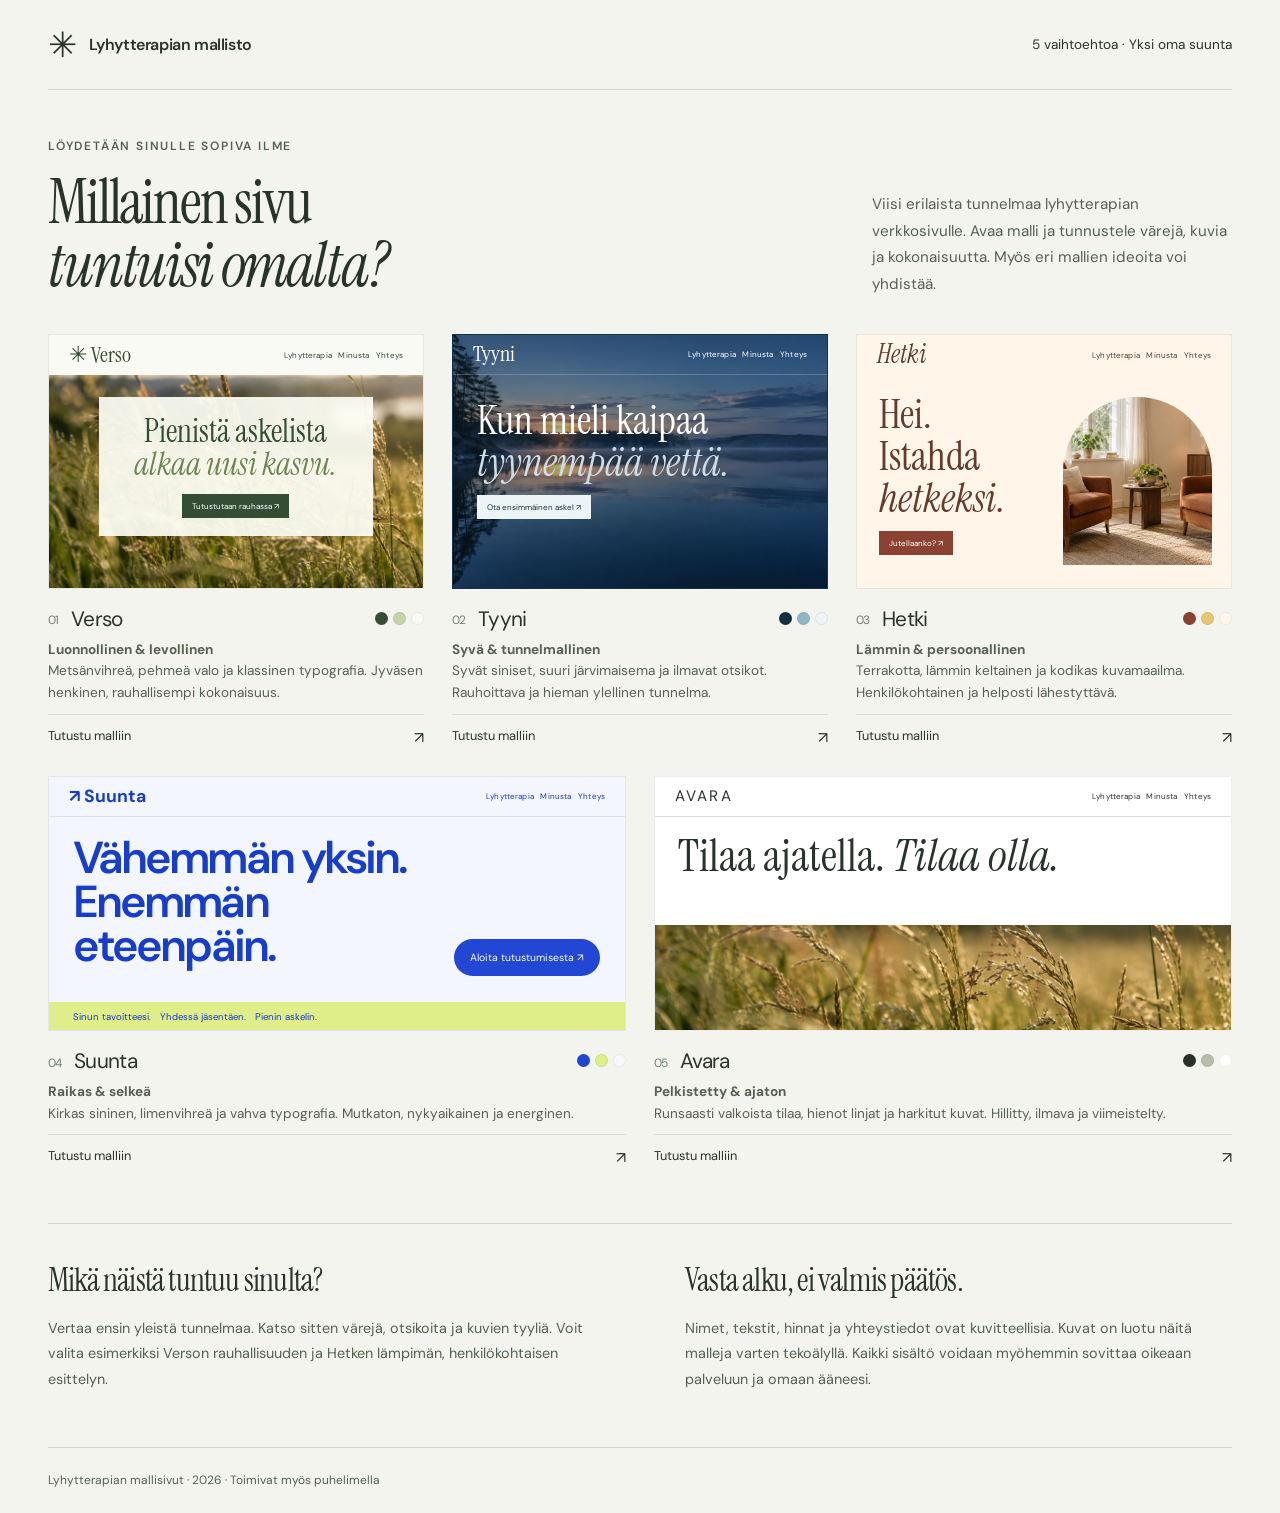
==== index.html @ 343d6903 "ekat vedokset" ====
<!doctype html>
<html lang="fi"><head><meta charset="utf-8"><meta name="viewport" content="width=device-width,initial-scale=1">
<title>Viisi ilmettä — Lyhytterapian mallisivut</title><meta name="description" content="Tutustu viiteen erilaiseen lyhytterapian verkkosivumalliin: Verso, Tyyni, Hetki, Suunta ja Avara."><meta name="robots" content="noindex,nofollow">
<meta name="theme-color" content="#344e35">
<link rel="icon" type="image/svg+xml" href="data:image/svg+xml,%3Csvg xmlns='http://www.w3.org/2000/svg' viewBox='0 0 40 40'%3E%3Crect width='40' height='40' rx='20' fill='%23344e35'/%3E%3Cpath d='M12 21l6 6 11-15' fill='none' stroke='%23fff' stroke-width='3'/%3E%3C/svg%3E">
<link rel="stylesheet" href="assets/style.css?v=2"><script src="assets/site.js" defer></script></head><body class="collection">
<a class="skip" href="#sisalto">Siirry sisältöön</a><div class="gallery-wrap"><header class="gallery-head"><a class="collection-logo" href="index.html"><span aria-hidden="true">✳</span> Lyhytterapian mallisto</a><span>5 vaihtoehtoa · Yksi oma suunta</span></header><main id="sisalto"><section class="gallery-intro"><div><p class="eyebrow">Löydetään sinulle sopiva ilme</p><h1>Millainen sivu<br><em>tuntuisi omalta?</em></h1></div><p>Viisi erilaista tunnelmaa lyhytterapian verkkosivulle. Avaa malli ja tunnustele värejä, kuvia ja kokonaisuutta. Myös eri mallien ideoita voi yhdistää.</p></section><section class="gallery-grid" aria-label="Viisi verkkosivumallia"><article class="design-card"><a href="verso.html" aria-label="Avaa malli 1: Verso, luonnollinen & levollinen"><div class="preview preview-verso" aria-hidden="true"><img src="assets/meadow.png" alt="" width="1536" height="1024"><div class="preview-head">✳ Verso<small>Lyhytterapia &nbsp; Minusta &nbsp; Yhteys</small></div><div class="preview-panel"><div class="preview-title">Pienistä askelista<br><em>alkaa uusi kasvu.</em></div><span class="preview-button">Tutustutaan rauhassa ↗</span></div></div><div class="card-meta"><h2><span>01</span>Verso</h2><div class="swatches" aria-hidden="true"><i style="--swatch:#344e35"></i><i style="--swatch:#c4d3aa"></i><i style="--swatch:#f9faf4"></i></div></div><p><strong>Luonnollinen & levollinen</strong><br>Metsänvihreä, pehmeä valo ja klassinen typografia. Jyväsen henkinen, rauhallisempi kokonaisuus.</p><div class="card-open"><span>Tutustu malliin</span><span aria-hidden="true">↗</span></div></a></article><article class="design-card"><a href="tyyni.html" aria-label="Avaa malli 2: Tyyni, syvä & tunnelmallinen"><div class="preview preview-tyyni" aria-hidden="true"><img src="assets/lake.png" alt="" width="1536" height="1024"><div class="preview-head">Tyyni<small>Lyhytterapia &nbsp; Minusta &nbsp; Yhteys</small></div><div class="preview-content"><div class="preview-title">Kun mieli kaipaa<br><em>tyynempää vettä.</em></div><span class="preview-button">Ota ensimmäinen askel ↗</span></div></div><div class="card-meta"><h2><span>02</span>Tyyni</h2><div class="swatches" aria-hidden="true"><i style="--swatch:#112f3e"></i><i style="--swatch:#93b6c6"></i><i style="--swatch:#edf4f5"></i></div></div><p><strong>Syvä & tunnelmallinen</strong><br>Syvät siniset, suuri järvimaisema ja ilmavat otsikot. Rauhoittava ja hieman ylellinen tunnelma.</p><div class="card-open"><span>Tutustu malliin</span><span aria-hidden="true">↗</span></div></a></article><article class="design-card"><a href="hetki.html" aria-label="Avaa malli 3: Hetki, lämmin & persoonallinen"><div class="preview preview-hetki" aria-hidden="true"><div class="preview-head">Hetki<small>Lyhytterapia &nbsp; Minusta &nbsp; Yhteys</small></div><div class="preview-content"><div class="preview-title">Hei.<br>Istahda<br><em>hetkeksi.</em></div><span class="preview-button">Jutellaanko? ↗</span></div><img src="assets/therapy-room.png" alt="" width="1536" height="1024"></div><div class="card-meta"><h2><span>03</span>Hetki</h2><div class="swatches" aria-hidden="true"><i style="--swatch:#8b4232"></i><i style="--swatch:#e8c572"></i><i style="--swatch:#fff7ed"></i></div></div><p><strong>Lämmin & persoonallinen</strong><br>Terrakotta, lämmin keltainen ja kodikas kuvamaailma. Henkilökohtainen ja helposti lähestyttävä.</p><div class="card-open"><span>Tutustu malliin</span><span aria-hidden="true">↗</span></div></a></article><article class="design-card"><a href="suunta.html" aria-label="Avaa malli 4: Suunta, raikas & selkeä"><div class="preview preview-suunta" aria-hidden="true"><div class="preview-head">↗ Suunta<small>Lyhytterapia &nbsp; Minusta &nbsp; Yhteys</small></div><div class="preview-content"><div class="preview-title">Vähemmän yksin.<br>Enemmän<br>eteenpäin.</div><span class="preview-button">Aloita tutustumisesta ↗</span></div><div class="mini-band">Sinun tavoitteesi. &nbsp; Yhdessä jäsentäen. &nbsp; Pienin askelin.</div></div><div class="card-meta"><h2><span>04</span>Suunta</h2><div class="swatches" aria-hidden="true"><i style="--swatch:#2146d4"></i><i style="--swatch:#dfee88"></i><i style="--swatch:#f7f8ff"></i></div></div><p><strong>Raikas & selkeä</strong><br>Kirkas sininen, limenvihreä ja vahva typografia. Mutkaton, nykyaikainen ja energinen.</p><div class="card-open"><span>Tutustu malliin</span><span aria-hidden="true">↗</span></div></a></article><article class="design-card"><a href="avara.html" aria-label="Avaa malli 5: Avara, pelkistetty & ajaton"><div class="preview preview-avara" aria-hidden="true"><div class="preview-head">AVARA<small>Lyhytterapia &nbsp; Minusta &nbsp; Yhteys</small></div><div class="preview-title">Tilaa ajatella. <em>Tilaa olla.</em></div><img src="assets/meadow.png" alt="" width="1536" height="1024"></div><div class="card-meta"><h2><span>05</span>Avara</h2><div class="swatches" aria-hidden="true"><i style="--swatch:#27312a"></i><i style="--swatch:#b7beaa"></i><i style="--swatch:#ffffff"></i></div></div><p><strong>Pelkistetty & ajaton</strong><br>Runsaasti valkoista tilaa, hienot linjat ja harkitut kuvat. Hillitty, ilmava ja viimeistelty.</p><div class="card-open"><span>Tutustu malliin</span><span aria-hidden="true">↗</span></div></a></article></section><section class="gallery-bottom"><div><h2>Mikä näistä tuntuu sinulta?</h2><p>Vertaa ensin yleistä tunnelmaa. Katso sitten värejä, otsikoita ja kuvien tyyliä. Voit valita esimerkiksi Verson rauhallisuuden ja Hetken lämpimän, henkilökohtaisen esittelyn.</p></div><div><h2>Vasta alku, ei valmis päätös.</h2><p>Nimet, tekstit, hinnat ja yhteystiedot ovat kuvitteellisia. Kuvat on luotu näitä malleja varten tekoälyllä. Kaikki sisältö voidaan myöhemmin sovittaa oikeaan palveluun ja omaan ääneesi.</p></div></section></main><footer class="gallery-footer"><p>Lyhytterapian mallisivut · 2026 · Toimivat myös puhelimella</p></footer></div></body></html>
---- assets/style.css ----
@import url('./fonts.css');
:root{font-family:'DM Sans',Arial,sans-serif;font-size:16px;color:#222622;background:#f8f8f5;font-synthesis:none;--ink:#233b2b;--paper:#f7f7ef;--accent:#436445;--line:#d9dfd4;--serif:'Instrument Serif',Georgia,serif}
*{box-sizing:border-box}html{scroll-behavior:smooth;scroll-padding-top:76px}body{margin:0}button,input,select,textarea{font:inherit}button,a{-webkit-tap-highlight-color:transparent}button{cursor:pointer}a{color:inherit;text-decoration:none}img{display:block;width:100%;object-fit:cover}p{line-height:1.75;margin:0 0 1.25rem}h1,h2,h3{font-weight:400;line-height:1.08;margin:0;text-wrap:balance}h1{font-size:clamp(3.5rem,6.8vw,6.6rem);letter-spacing:-.035em}h2{font-size:clamp(2.5rem,4vw,4.1rem);letter-spacing:-.025em}h3{font-size:1.65rem}em{font-weight:400}a:focus-visible,button:focus-visible,summary:focus-visible,select:focus-visible,input:focus-visible{outline:3px solid currentColor;outline-offset:5px}a,button{touch-action:manipulation}button:disabled{cursor:default}.wrap{width:min(1240px,calc(100% - 112px));margin:auto}.eyebrow{font-size:.8rem;letter-spacing:.15em;text-transform:uppercase;font-weight:600;margin-bottom:1.5rem}.serif{font-family:var(--serif)}.lead{font-size:1.1rem;max-width:480px}.small{font-size:.875rem;line-height:1.65}.muted{opacity:.74}.button{display:inline-flex;align-items:center;justify-content:center;gap:28px;min-height:52px;padding:15px 25px;border:1px solid transparent;background:var(--ink);color:var(--paper);font-size:.925rem;font-weight:500;line-height:1.4;transition:background .2s,transform .2s}.button:hover{transform:translateY(-2px);filter:brightness(1.13)}.button.light{background:var(--paper);color:var(--ink)}.button.outline{background:transparent;border-color:currentColor;color:inherit}.text-link{display:inline-flex;gap:22px;align-items:center;border-bottom:1px solid currentColor;padding:5px 0;font-size:.95rem}.actions{display:flex;align-items:center;flex-wrap:wrap;gap:25px}.skip{position:fixed;left:15px;top:-100px;background:white;color:black;padding:15px;z-index:100}.skip:focus{top:15px}.demo-bar{position:relative;z-index:20;min-height:43px;display:flex;align-items:center;justify-content:space-between;gap:16px;background:#202520;color:#fff;padding:8px 28px;font-size:.8rem;line-height:1.5}.demo-bar a{display:inline-flex;align-items:center;min-height:28px}.demo-bar a:hover{text-decoration:underline}.demo-bar .demo-label{color:#d7ddd6}.demo-switch{display:flex;gap:20px}.site-head{display:flex;justify-content:space-between;align-items:center;gap:30px;min-height:108px;position:relative;z-index:10}.brand{display:flex;align-items:center;gap:13px}.brand-name{font-family:var(--serif);font-size:2.5rem;line-height:1}.brand small{display:block;font-size:.62rem;letter-spacing:.16em;text-transform:uppercase;margin-top:6px}.brand-mark{font-size:2rem}.site-nav{display:flex;align-items:center;gap:31px;font-size:.9rem}.site-nav a:not(.button):hover{text-decoration:underline;text-underline-offset:5px}.site-nav .button{min-height:43px;padding:11px 18px}.menu-button{display:none;background:transparent;border:1px solid currentColor;color:inherit;padding:10px 14px}.section{padding:100px 0}.section-intro{display:flex;justify-content:space-between;align-items:flex-end;gap:60px;margin-bottom:45px}.section-intro h2{max-width:650px}.section-intro>p{max-width:360px;margin:0}.services{display:grid;grid-template-columns:repeat(3,1fr);gap:24px}.service{padding:32px;border:1px solid var(--line)}.service .num{font-size:.85rem;display:block;margin-bottom:40px;opacity:.7}.service h3{margin-bottom:18px}.service p{font-size:.95rem}.service .price{display:flex;align-items:baseline;gap:12px;border-top:1px solid var(--line);padding-top:22px;margin-top:28px}.price strong{font-size:1.7rem;font-weight:500}.price small{font-size:.85rem}.split{display:grid;grid-template-columns:1fr 1fr;gap:90px;align-items:center}.split h2{margin-bottom:25px}.split img{height:540px}.steps{display:grid;grid-template-columns:repeat(3,1fr);gap:40px;margin-top:45px}.step{border-top:1px solid var(--line);padding-top:26px}.step span{display:block;font-size:.85rem;margin-bottom:24px}.step h3{font-size:1.3rem;margin-bottom:14px}.step p{font-size:.95rem}.faq-layout{display:grid;grid-template-columns:1fr 1.35fr;gap:80px}.faq-layout h2{margin-bottom:25px}.faq-list{border-top:1px solid var(--line)}details{border-bottom:1px solid var(--line)}summary{cursor:pointer;list-style:none;display:flex;justify-content:space-between;gap:20px;padding:24px 0;font-size:1.05rem;line-height:1.5}summary::-webkit-details-marker{display:none}summary::after{content:'+';font-size:1.4rem;font-family:Arial,sans-serif}details[open] summary::after{content:'−'}details p{font-size:.95rem;padding:0 40px 8px 0}.contact{padding:85px 0}.contact-grid{display:grid;grid-template-columns:1.3fr 1fr;gap:90px;align-items:center}.contact h2{margin-bottom:25px}.contact .button{margin:10px 0 20px}.contact-info{border-left:1px solid currentColor;padding-left:60px}.contact-info strong{display:block;font-size:1.05rem;font-weight:500;margin-bottom:9px}.contact-info p{font-size:.95rem;margin-bottom:25px}.site-footer{display:flex;justify-content:space-between;gap:25px;align-items:center;padding:28px 0;font-size:.8rem;line-height:1.6}.site-footer p{margin:0;max-width:600px}.footer-links{display:flex;gap:22px;white-space:nowrap}.footer-links a{text-decoration:underline;text-underline-offset:4px}.note{font-size:.8rem;line-height:1.6;opacity:.8}.demo-dialog{width:min(550px,calc(100% - 32px));max-height:90vh;border:0;border-radius:4px;background:#fff;color:#202520;padding:42px;box-shadow:0 30px 120px #0005}.demo-dialog::backdrop{background:#17241bc2;backdrop-filter:blur(5px)}.demo-dialog h2{font-family:var(--serif);font-size:2.8rem;margin:15px 0 20px}.demo-dialog .close-dialog{float:right;min-width:44px;min-height:44px;border:1px solid #d8dcd6;background:#fff;color:#222;font-size:1.25rem}.demo-dialog .button{background:#253d2c;color:#fff;margin-top:15px}.demo-dialog p{font-size:1rem}.demo-dialog .eyebrow{clear:both}.demo-dialog dl{border-block:1px solid #ddd;padding:20px 0;line-height:1.6}.demo-dialog dt{font-weight:600}.demo-dialog dd{margin:0 0 14px}.demo-dialog dd:last-child{margin:0}
/* 01 — Verso: a natural, classic welcome. */
.verso{background:#f9faf4;color:#293d2b;--ink:#344e35;--paper:#f9faf4;--line:#d3ddcd}.verso h1,.verso h2,.verso h3{font-family:var(--serif)}.verso .brand-mark{color:#5d784b}.verso .site-head{min-height:106px}.verso-hero{min-height:650px;position:relative;display:flex;align-items:center;justify-content:center;padding:64px 24px;background:#46543b}.verso-hero>img{position:absolute;inset:0;height:100%}.verso-panel{position:relative;text-align:center;background:#fbfcf4f2;width:min(780px,100%);padding:52px 65px;box-shadow:0 12px 50px #18251616}.verso-panel h1{font-size:clamp(3.5rem,5.7vw,5.4rem)}.verso-panel h1 em{color:#62804e}.verso-panel .lead{margin:22px auto 27px;max-width:470px}.verso-panel .eyebrow{margin-bottom:22px}.verso-panel .small{margin:20px 0 0}.trust-line{display:flex;justify-content:center;gap:70px;padding:24px 20px;border-bottom:1px solid var(--line);font-size:.85rem}.trust-line span:before{content:'✧';margin-right:13px;color:#638250}.verso .service{border:none;border-top:1px solid var(--line);padding:30px 0}.verso .service+.service{padding-left:30px;border-left:1px solid var(--line)}.verso .soft{background:#e9eee2}.verso .split img{border-radius:160px 160px 0 0}.verso .contact{background:#344e35;color:#f9faf4}.verso .contact .button{background:#f9faf4;color:#344e35}.verso .quote{font:italic 2.3rem/1.2 var(--serif);border-left:2px solid #79936c;padding-left:28px;margin:32px 0}
/* 02 — Tyyni: immersive, atmospheric and quiet. */
.tyyni{--ink:#112e3d;--paper:#eaf1f4;--line:#adc0c8;background:#f0f5f5;color:#193747}.tyyni h1,.tyyni h2,.tyyni h3{font-family:var(--serif)}.tyyni-top{background:#102d3c;color:#fff;position:relative;isolation:isolate}.tyyni-top>.scenery{position:absolute;inset:0;width:100%;height:100%;z-index:-2}.tyyni-top:after{content:'';position:absolute;inset:0;background:linear-gradient(90deg,#0b283fce,#0b283f30),linear-gradient(0deg,#0b283f77,transparent 70%);z-index:-1}.tyyni .site-head{border-bottom:1px solid #ffffff42}.tyyni .site-nav .button{background:#f0f5f5;color:#17333f}.tyyni .brand-name{letter-spacing:.08em}.tyyni-hero{min-height:650px;display:flex;flex-direction:column;justify-content:center;padding-top:60px;padding-bottom:70px}.tyyni-hero h1{max-width:850px;font-size:clamp(4.5rem,8.5vw,8.3rem);line-height:1.01}.tyyni-hero h1 em{color:#bed9df}.tyyni-hero .lead{margin:28px 0 32px;color:#e3edf3;max-width:440px}.tyyni .hero-bottom{display:flex;justify-content:space-between;align-items:center;border-top:1px solid #ffffff42;padding:23px 0;color:#e0eaf1;font-size:.8rem}.tyyni .intro-word{max-width:930px;font:2.6rem/1.35 var(--serif);margin:0 auto;text-align:center}.tyyni .services{gap:0;border-top:1px solid var(--line);border-bottom:1px solid var(--line)}.tyyni .service{border:none;padding:35px}.tyyni .service+.service{border-left:1px solid var(--line)}.tyyni .service .num{color:#34586b}.tyyni .soft{background:#dce8ec}.tyyni .contact{background:#112f3e;color:#eff4f4}.tyyni .contact .button{background:#eaf1f4;color:#112f3e}.tyyni .split img{height:480px}.tyyni .quote{font:italic 2.5rem/1.2 var(--serif);margin:30px 0}.tyyni .steps{gap:60px}
/* 03 — Hetki: warm, human, editorial. */
.hetki{--ink:#853e2f;--paper:#fff7ed;--line:#d6b9a5;background:#fff7ed;color:#563229}.hetki h1,.hetki h2,.hetki h3{font-family:var(--serif)}.hetki .brand-name{font-size:3.1rem;font-style:italic}.hetki .site-head{min-height:115px}.hetki-hero{display:grid;grid-template-columns:1fr 1fr;gap:60px;padding-top:25px;padding-bottom:60px;align-items:center}.hetki-hero h1{font-size:clamp(4.7rem,7.5vw,7.6rem)}.hetki-hero h1 em{color:#a34933}.hetki-hero .lead{margin:30px 0}.hetki-hero figure{margin:0;position:relative;padding-bottom:45px}.hetki-hero img{height:590px;border-radius:50% 50% 3px 3px}.hetki-hero figcaption{background:#e8c572;color:#593d1f;padding:25px;position:absolute;bottom:15px;left:-30px;width:220px;font:1.8rem/1.15 var(--serif);transform:rotate(-5deg)}.hetki .welcome-note{display:flex;align-items:center;justify-content:center;gap:30px;border-block:1px solid var(--line);padding:22px;font-size:.95rem}.hetki .welcome-note span{font-family:var(--serif);font-size:1.65rem}.hetki .soft{background:#f1dfcd}.hetki .service{background:#fff9f1;border:0;border-radius:8px;padding:35px}.hetki .service .num{display:inline-flex;width:40px;height:40px;border:1px solid var(--line);border-radius:50%;align-items:center;justify-content:center;margin-bottom:30px}.hetki .service h3{font-size:2.05rem}.hetki .intro-letter{display:grid;grid-template-columns:.65fr 1.35fr;gap:85px;align-items:start}.hetki .letter-badge{background:#e7bb86;border-radius:50%;aspect-ratio:1;display:flex;align-items:center;justify-content:center;text-align:center;max-width:280px;font:3.6rem/1 var(--serif);padding:30px;transform:rotate(-8deg)}.hetki .intro-letter h2{margin-bottom:28px}.hetki .signature{font:italic 2.7rem var(--serif);margin-top:25px}.hetki .contact{background:#8b4232;color:#fff5e9}.hetki .contact .button{background:#f2d28b;color:#563229}.hetki .steps{background:#fff8f0;border-radius:8px;padding:38px;gap:40px}.hetki .step{border:0;padding:0}
/* 04 — Suunta: direct, bright and contemporary. */
.suunta{--ink:#173dcc;--paper:#f7f8ff;--line:#c5ccef;background:#f7f8ff;color:#17245c}.suunta h1,.suunta h2,.suunta h3{font-family:'DM Sans',Arial,sans-serif;font-weight:500}.suunta h1{font-weight:600;letter-spacing:-.07em;line-height:1.04}.suunta h2{font-weight:500;letter-spacing:-.05em}.suunta .brand-name{font-family:'DM Sans',Arial,sans-serif;font-size:1.9rem;font-weight:700;letter-spacing:-.06em}.suunta .brand-mark{background:#ddef83;color:#193ecc;display:flex;align-items:center;justify-content:center;width:41px;height:41px;border-radius:50%}.suunta .button{border-radius:100px}.suunta .site-head{min-height:103px;border-bottom:1px solid var(--line)}.suunta-hero{padding-top:68px;padding-bottom:68px;display:grid;grid-template-columns:1.65fr 1fr;gap:60px;align-items:end}.suunta-hero h1{font-size:clamp(4.5rem,7.4vw,7.2rem)}.suunta-hero h1 span{color:#2245cd}.suunta-hero .eyebrow{color:#183dcb}.suunta-hero .lead{margin:0 0 30px}.suunta-aside{padding-bottom:8px}.suunta-aside .button{width:100%;margin-bottom:16px;justify-content:space-between}.suunta-aside .note{margin:0}.suunta-band{background:#dfee88;color:#1b3050;padding:28px 0}.suunta-band .wrap{display:flex;justify-content:space-between;gap:25px;font-size:.95rem;font-weight:500}.suunta .services{gap:20px}.suunta .service{background:white;border:1px solid var(--line);border-radius:18px;padding:32px}.suunta .service:nth-child(2){background:#2146d4;color:white;--line:#ffffff55}.suunta .service h3{font-size:1.4rem;letter-spacing:-.04em;line-height:1.25}.suunta .service .num{font-size:2rem;margin-bottom:52px;opacity:1}.suunta .soft{background:#e8edff}.suunta .process-layout{display:grid;grid-template-columns:1fr 1.3fr;gap:80px}.suunta .steps{display:block;margin:0}.suunta .step{display:grid;grid-template-columns:40px 1fr;gap:18px;padding:26px 0}.suunta .step:first-child{padding-top:0;border-top:0}.suunta .step span{grid-row:span 2;font-size:.95rem;margin:0}.suunta .step h3,.suunta .step p{margin:0}.suunta .statement{font-size:clamp(2rem,3.5vw,3.5rem);font-weight:500;line-height:1.25;letter-spacing:-.04em;max-width:850px;margin-bottom:30px}.suunta .about-line{display:flex;justify-content:space-between;align-items:end;gap:60px}.suunta .about-line p{max-width:450px}.suunta .contact{background:#1f43ce;color:#fff}.suunta .contact .button{background:#dfee88;color:#142b4d}.suunta .contact h2{font-size:clamp(2.8rem,4.5vw,4.5rem)}
/* 05 — Avara: spacious and quietly architectural. */
.avara{--ink:#202620;--paper:#fff;--line:#d8d9d3;background:#fff;color:#222923}.avara h1,.avara h2,.avara h3{font-family:var(--serif)}.avara .brand-name{font-family:'DM Sans',Arial,sans-serif;letter-spacing:.24em;font-size:1.45rem;font-weight:500}.avara .brand small{font-size:.6rem;letter-spacing:.12em}.avara .site-head{min-height:105px;border-bottom:1px solid var(--line)}.avara .site-nav .button{background:transparent;color:#222923;border:1px solid var(--line)}.avara-hero{padding-top:55px}.avara-heading{display:grid;grid-template-columns:1.45fr 1fr;gap:80px;align-items:end;padding-bottom:45px}.avara-heading h1{font-size:clamp(4rem,7.8vw,7.5rem);line-height:1.02}.avara-heading .lead{max-width:345px;font-size:1rem}.avara-heading .eyebrow{margin-bottom:20px}.avara-landscape{position:relative}.avara-landscape img{height:440px;object-position:50% 55%}.avara-landscape .image-label{position:absolute;bottom:25px;left:30px;background:#ffffffed;padding:15px 22px;font-size:.8rem;letter-spacing:.1em;text-transform:uppercase}.avara .number-heading{display:grid;grid-template-columns:1fr 3fr;gap:45px}.avara .number-heading .eyebrow{padding-top:14px}.avara .number-heading h2{max-width:760px;margin-bottom:30px}.avara .service-list{margin-left:25%;margin-top:55px}.avara .service-row{display:grid;grid-template-columns:1.1fr 1.25fr .5fr;align-items:start;gap:40px;border-top:1px solid var(--line);padding:28px 0}.avara .service-row:last-child{border-bottom:1px solid var(--line)}.avara .service-row h3{font-size:1.9rem}.avara .service-row p{font-size:.95rem;margin:0}.avara .service-row .price{display:flex;flex-direction:column;gap:6px}.avara .service-row strong{font-family:var(--serif);font-size:2rem;font-weight:400}.avara .soft{background:#f1f1eb}.avara .split{grid-template-columns:1fr 1.25fr}.avara .split img{height:480px}.avara .quote{font:2.3rem/1.3 var(--serif);margin-bottom:30px}.avara .contact{background:#e8eae1;color:#27312a}.avara .contact-info{border-color:#b9bfb2}
/* Collection page. */
.collection{background:#f4f4ef;color:#28342b;--ink:#283e30;--paper:#fff}.gallery-wrap{width:min(1300px,calc(100% - 96px));margin:auto}.gallery-head{display:flex;justify-content:space-between;align-items:center;min-height:90px;border-bottom:1px solid #d4d9cf;font-size:.85rem}.collection-logo{font-size:1rem;font-weight:600;letter-spacing:-.025em;display:flex;gap:12px;align-items:center}.collection-logo span{font-family:var(--serif);font-size:2.2rem;font-weight:400}.gallery-intro{display:flex;align-items:end;justify-content:space-between;gap:60px;padding:46px 0 36px}.gallery-intro h1{font-family:var(--serif);font-size:clamp(3.4rem,4.8vw,5rem);max-width:680px;line-height:1.03}.gallery-intro p{max-width:360px;font-size:.95rem;margin:0;color:#556055}.gallery-intro .eyebrow{font-size:.75rem;margin-bottom:14px}.gallery-grid{display:grid;grid-template-columns:repeat(6,1fr);gap:28px}.design-card{grid-column:span 2;min-width:0}.design-card>a{display:block}.preview{height:255px;overflow:hidden;position:relative;border:1px solid #00000012;transition:transform .25s,box-shadow .25s}.design-card>a:hover .preview{transform:translateY(-4px);box-shadow:0 14px 30px #263b3015}.preview-head{height:40px;display:flex;align-items:center;justify-content:space-between;padding:0 20px;font:1.35rem var(--serif);position:relative;z-index:2}.preview-head small{font:.5rem 'DM Sans',Arial,sans-serif;letter-spacing:.02em}.preview-title{font:2.2rem/1.05 var(--serif);position:relative;z-index:2}.preview-button{display:inline-block;font: .5rem 'DM Sans',Arial,sans-serif;padding:7px 10px;background:#344e35;color:#fff;margin-top:12px}.preview img{position:absolute;width:100%;height:100%;inset:0}.preview-verso{background:#f9faf4;color:#334d32}.preview-verso>img{top:40px;height:215px}.preview-verso .preview-panel{position:relative;text-align:center;z-index:2;margin:22px auto;padding:18px 8px;width:73%;background:#fcfdf4ed}.preview-verso .preview-title{font-size:2rem}.preview-verso .preview-title em{color:#6d8555}.preview-tyyni{background:#19374b;color:#fff}.preview-tyyni:after{content:'';position:absolute;inset:0;background:#082b4755}.preview-tyyni .preview-head{border-bottom:1px solid #ffffff33}.preview-tyyni .preview-content{position:relative;z-index:2;padding:24px}.preview-tyyni .preview-title{font-size:2.5rem}.preview-tyyni .preview-title em{color:#ccdde8}.preview-tyyni .preview-button{background:#edf4f5;color:#183747}.preview-hetki{background:#fff6e9;color:#643b2c}.preview-hetki .preview-head{font-style:italic;font-size:1.6rem}.preview-hetki .preview-content{padding:18px 22px;width:55%}.preview-hetki>img{left:55%;top:62px;width:40%;height:168px;border-radius:90px 90px 0 0}.preview-hetki .preview-title{font-size:2.5rem}.preview-hetki .preview-button{background:#8b4232}.design-card:nth-child(4),.design-card:nth-child(5){grid-column:span 3}.preview-suunta{background:#f3f6ff;color:#173dcc}.preview-suunta .preview-head{font:700 1.1rem 'DM Sans',Arial,sans-serif;border-bottom:1px solid #d9e1f5}.preview-suunta .preview-content{padding:20px 24px}.preview-suunta .preview-title{font:600 2.8rem/.98 'DM Sans',Arial,sans-serif;letter-spacing:-.065em}.preview-suunta .preview-button{position:absolute;right:25px;bottom:54px;border-radius:20px;background:#2247d4;font-size:.65rem;padding:12px 16px}.preview-suunta .mini-band{position:absolute;bottom:0;left:0;right:0;background:#dfee88;height:28px;font-size:.6rem;padding:8px 24px}.preview-avara{background:#fff;color:#28342b}.preview-avara .preview-head{font:.95rem 'DM Sans',Arial,sans-serif;letter-spacing:.14em;border-bottom:1px solid #ddd}.preview-avara .preview-title{padding:16px 23px;font-size:2.8rem}.preview-avara img{top:148px;height:107px}.card-meta{display:flex;justify-content:space-between;align-items:center;gap:16px;padding:16px 0 7px}.card-meta h2{font:1.3rem 'DM Sans',Arial,sans-serif;letter-spacing:-.03em}.card-meta h2 span{font-size:.75rem;color:#71806e;display:inline-block;margin-right:12px;vertical-align:middle}.swatches{display:flex;gap:5px}.swatches i{width:13px;height:13px;border-radius:50%;background:var(--swatch);border:1px solid #0001}.design-card p{font-size:.85rem;color:#566151;line-height:1.6;margin:0 0 10px}.card-open{font-size:.8rem;display:flex;justify-content:space-between;border-top:1px solid #d9ded4;padding:12px 0 0}.card-open span:last-child{font-size:1rem}.gallery-bottom{border-top:1px solid #d4d9cf;margin-top:55px;padding:35px 0;display:grid;grid-template-columns:1fr 1fr;gap:90px}.gallery-bottom h2{font:2rem var(--serif);margin-bottom:15px}.gallery-bottom p{font-size:.9rem;color:#53614f}.gallery-footer{display:flex;justify-content:space-between;gap:25px;padding:22px 0;border-top:1px solid #d4d9cf;font-size:.75rem;color:#53614f}.gallery-footer p{margin:0}.gallery-footer a{text-decoration:underline}
@media(min-width:1600px){.verso-hero{min-height:730px}.tyyni-hero{min-height:760px}.preview{height:275px}.preview-verso>img{height:235px}.preview-avara img{height:127px}}
@media(max-width:1100px){.wrap{width:calc(100% - 64px)}.site-nav{gap:18px}.site-nav .button{padding:10px 14px}.split{gap:50px}.contact-grid{gap:50px}.hetki-hero{gap:45px}.hetki-hero img{height:530px}.suunta-hero{gap:40px}.gallery-wrap{width:calc(100% - 64px)}.gallery-grid{gap:23px}.preview{height:230px}.preview-verso .preview-title{font-size:1.8rem}.preview-hetki .preview-title{font-size:2.1rem}.preview-tyyni .preview-title{font-size:2.25rem}.preview-suunta .preview-title{font-size:2.3rem}.preview-suunta .preview-button{right:18px}.preview-avara .preview-title{font-size:2.4rem}.avara-heading{gap:45px}.avara .service-list{margin-left:0}.avara .service-row{grid-template-columns:1.1fr 1.2fr .5fr}}
@media(max-width:800px){.wrap,.gallery-wrap{width:calc(100% - 40px)}.demo-bar{padding:6px 20px}.demo-label{display:none}.site-head{min-height:88px!important}.brand-name{font-size:2.2rem}.menu-button{display:block}.site-nav{display:none;position:absolute;left:0;right:0;top:calc(100% - 1px);background:var(--paper);color:var(--ink);padding:20px;border:1px solid var(--line);box-shadow:0 12px 20px #0001;align-items:stretch}.site-nav.open{display:flex;flex-direction:column;gap:0}.site-nav a{padding:13px 10px}.site-nav .button{margin-top:10px}.tyyni .site-nav{background:#edf3f5}.section{padding:65px 0}.section-intro{display:block;margin-bottom:30px}.section-intro>p{margin-top:24px;max-width:600px}.services{grid-template-columns:1fr;gap:20px}.service .num{margin-bottom:25px}.split{grid-template-columns:1fr;gap:40px}.split img{height:430px;max-width:600px}.steps{gap:25px}.faq-layout{grid-template-columns:1fr;gap:30px}.contact-grid{grid-template-columns:1fr;gap:35px}.contact-info{border-left:0;border-top:1px solid currentColor;padding:30px 0 0;display:grid;grid-template-columns:1fr 1fr;gap:25px}.contact-info p{margin:0}.site-footer{align-items:start;flex-direction:column;gap:15px}.trust-line{gap:30px;font-size:.8rem}.verso .service+.service{padding-left:0;border-left:0}.verso .services{gap:0}.verso-hero{min-height:580px;padding:50px 20px}.verso-panel{padding:38px 28px}.tyyni-hero{min-height:660px}.tyyni .intro-word{font-size:2.15rem}.tyyni .services{display:block}.tyyni .service{padding:30px 0}.tyyni .service+.service{border-left:0;border-top:1px solid var(--line)}.tyyni .hero-bottom{font-size:.75rem;gap:25px}.hetki-hero{gap:28px}.hetki-hero h1{font-size:4.5rem}.hetki-hero img{height:480px}.hetki-hero figcaption{left:-15px;width:170px;padding:20px;font-size:1.5rem}.hetki .intro-letter{gap:40px;grid-template-columns:.7fr 1.3fr}.hetki .letter-badge{font-size:2.5rem}.suunta-hero{grid-template-columns:1fr;padding-top:50px;padding-bottom:45px;gap:30px}.suunta-hero h1{font-size:5.5rem;max-width:700px}.suunta-aside{max-width:500px}.suunta-aside .button{width:auto}.suunta .process-layout{grid-template-columns:1fr;gap:40px}.suunta .about-line{display:block}.suunta-band .wrap{font-size:.85rem;gap:20px}.avara-heading{gap:35px}.avara-heading h1{font-size:4.9rem}.avara-landscape img{height:330px}.avara .number-heading{grid-template-columns:1fr;gap:10px}.avara .number-heading .eyebrow{padding:0}.avara .service-row{grid-template-columns:1fr 1.2fr;gap:20px}.avara .service-row .price{grid-column:2}.avara .split{grid-template-columns:1fr}.gallery-intro{display:block;padding:36px 0 30px}.gallery-intro p{max-width:600px;margin-top:20px}.gallery-grid{grid-template-columns:1fr 1fr;gap:30px 22px}.design-card,.design-card:nth-child(4),.design-card:nth-child(5){grid-column:auto}.design-card:last-child{grid-column:span 2}.preview-suunta .preview-button{position:static;margin-top:12px;font-size:.5rem;padding:7px 10px}.preview-suunta .preview-title{font-size:2rem}.gallery-bottom{gap:35px;margin-top:40px}.preview-avara img{top:148px;height:100px}}
@media(max-width:540px){h1{font-size:3.4rem}h2{font-size:2.65rem}.eyebrow{font-size:.75rem}.demo-bar{font-size:.75rem;padding:6px 16px}.demo-switch{gap:16px}.wrap,.gallery-wrap{width:calc(100% - 36px)}.brand-name{font-size:2.1rem}.brand small{font-size:.55rem}.site-head{gap:15px}.lead{font-size:1rem}.actions{gap:20px}.button{padding:14px 20px}.section{padding:55px 0}.section-intro h2{font-size:2.65rem}.steps{grid-template-columns:1fr;margin-top:30px;gap:22px}.step{padding-top:20px}.step span{margin-bottom:14px}.contact{padding:55px 0}.contact-info{grid-template-columns:1fr;gap:20px}.contact-grid{gap:25px}.split img{height:360px}.site-footer{font-size:.75rem}.footer-links{white-space:normal;flex-wrap:wrap}.verso-hero{min-height:580px;padding:35px 18px}.verso-panel{padding:37px 21px}.verso-panel h1{font-size:3.6rem}.verso-panel .lead{font-size:.95rem}.verso-panel .eyebrow{font-size:.66rem;letter-spacing:.1em}.verso-panel .button{font-size:.85rem;padding:14px 17px;gap:15px}.trust-line{gap:0;justify-content:space-around;flex-wrap:wrap;padding:17px 14px}.trust-line span{font-size:.75rem;padding:5px}.trust-line span:before{margin-right:6px}.verso .quote{font-size:2rem}.tyyni-hero{min-height:620px;padding-top:50px;padding-bottom:55px}.tyyni-hero h1{font-size:4.65rem}.tyyni-hero .lead{font-size:1rem;max-width:320px}.tyyni .hero-bottom{align-items:start;gap:20px}.tyyni .hero-bottom span{max-width:45%}.tyyni .intro-word{font-size:2rem}.tyyni .split img{height:350px}.hetki-hero{grid-template-columns:1fr;padding-top:24px;padding-bottom:25px;gap:35px}.hetki-hero h1{font-size:4.75rem}.hetki-hero .lead{margin:23px 0;max-width:350px}.hetki-hero figure{padding-bottom:35px;margin:0 14px 0 20px}.hetki-hero img{height:400px}.hetki-hero figcaption{left:-20px;bottom:6px;width:190px;font-size:1.65rem}.hetki .welcome-note{gap:15px;padding:18px;font-size:.8rem}.hetki .welcome-note span{font-size:1.3rem;white-space:nowrap}.hetki .intro-letter{grid-template-columns:1fr;gap:35px}.hetki .letter-badge{width:150px;font-size:2rem;padding:20px}.hetki .steps{padding:25px;gap:25px}.hetki .step{border-top:1px solid var(--line);padding-top:20px}.hetki .step:first-child{border:0;padding:0}.suunta-hero h1{font-size:3.95rem;letter-spacing:-.065em}.suunta-hero{padding-top:38px}.suunta-hero .eyebrow{font-size:.66rem;letter-spacing:.1em}.suunta-band{padding:19px 0}.suunta-band .wrap{flex-direction:column;gap:10px;font-size:.9rem}.suunta .service{padding:28px}.suunta .service .num{margin-bottom:30px}.suunta .statement{font-size:2.2rem}.suunta .contact h2{font-size:2.8rem}.avara-heading{grid-template-columns:1fr;gap:25px}.avara-hero{padding-top:36px}.avara-heading h1{font-size:4.4rem}.avara-heading .lead{margin-bottom:16px}.avara-landscape img{height:280px}.avara-landscape .image-label{left:14px;bottom:14px;font-size:.65rem;padding:12px 15px}.avara .service-list{margin-top:30px}.avara .service-row{grid-template-columns:1fr auto;gap:15px}.avara .service-row p{grid-column:1/-1;grid-row:2}.avara .service-row .price{grid-column:2;grid-row:1;text-align:right}.avara .service-row h3{font-size:1.55rem;line-height:1.15}.avara .service-row strong{font-size:1.7rem;white-space:nowrap}.avara .service-row .price small{font-size:.75rem}.avara .split img{height:350px}.gallery-head{min-height:74px;gap:20px}.gallery-head>span{font-size:.7rem;text-align:right;max-width:115px}.collection-logo{font-size:.85rem}.collection-logo span{font-size:1.9rem}.gallery-intro h1{font-size:3.4rem}.gallery-intro p{font-size:.9rem}.gallery-grid{grid-template-columns:1fr;gap:32px}.design-card:last-child{grid-column:auto}.preview{height:255px}.preview-verso>img{height:215px}.preview-verso .preview-title{font-size:2rem}.preview-hetki .preview-title{font-size:2.5rem}.preview-tyyni .preview-title{font-size:2.7rem}.preview-suunta .preview-title{font-size:2.6rem}.preview-suunta .preview-button{position:absolute;right:20px;bottom:52px;font-size:.5rem}.preview-avara .preview-title{font-size:2.8rem}.preview-avara img{height:107px}.gallery-bottom{grid-template-columns:1fr;gap:20px}.gallery-footer{flex-direction:column;gap:12px}.demo-dialog{padding:28px}.demo-dialog h2{font-size:2.4rem}}
@media(max-width:360px){.suunta-hero>div{min-width:0}.suunta-hero h1{font-size:clamp(2.85rem,15.5vw,3.5rem)}.demo-bar{padding-inline:12px;gap:8px}.demo-switch{gap:12px}}
@media(prefers-reduced-motion:reduce){html{scroll-behavior:auto}*,*:before,*:after{transition:none!important;animation:none!important}}
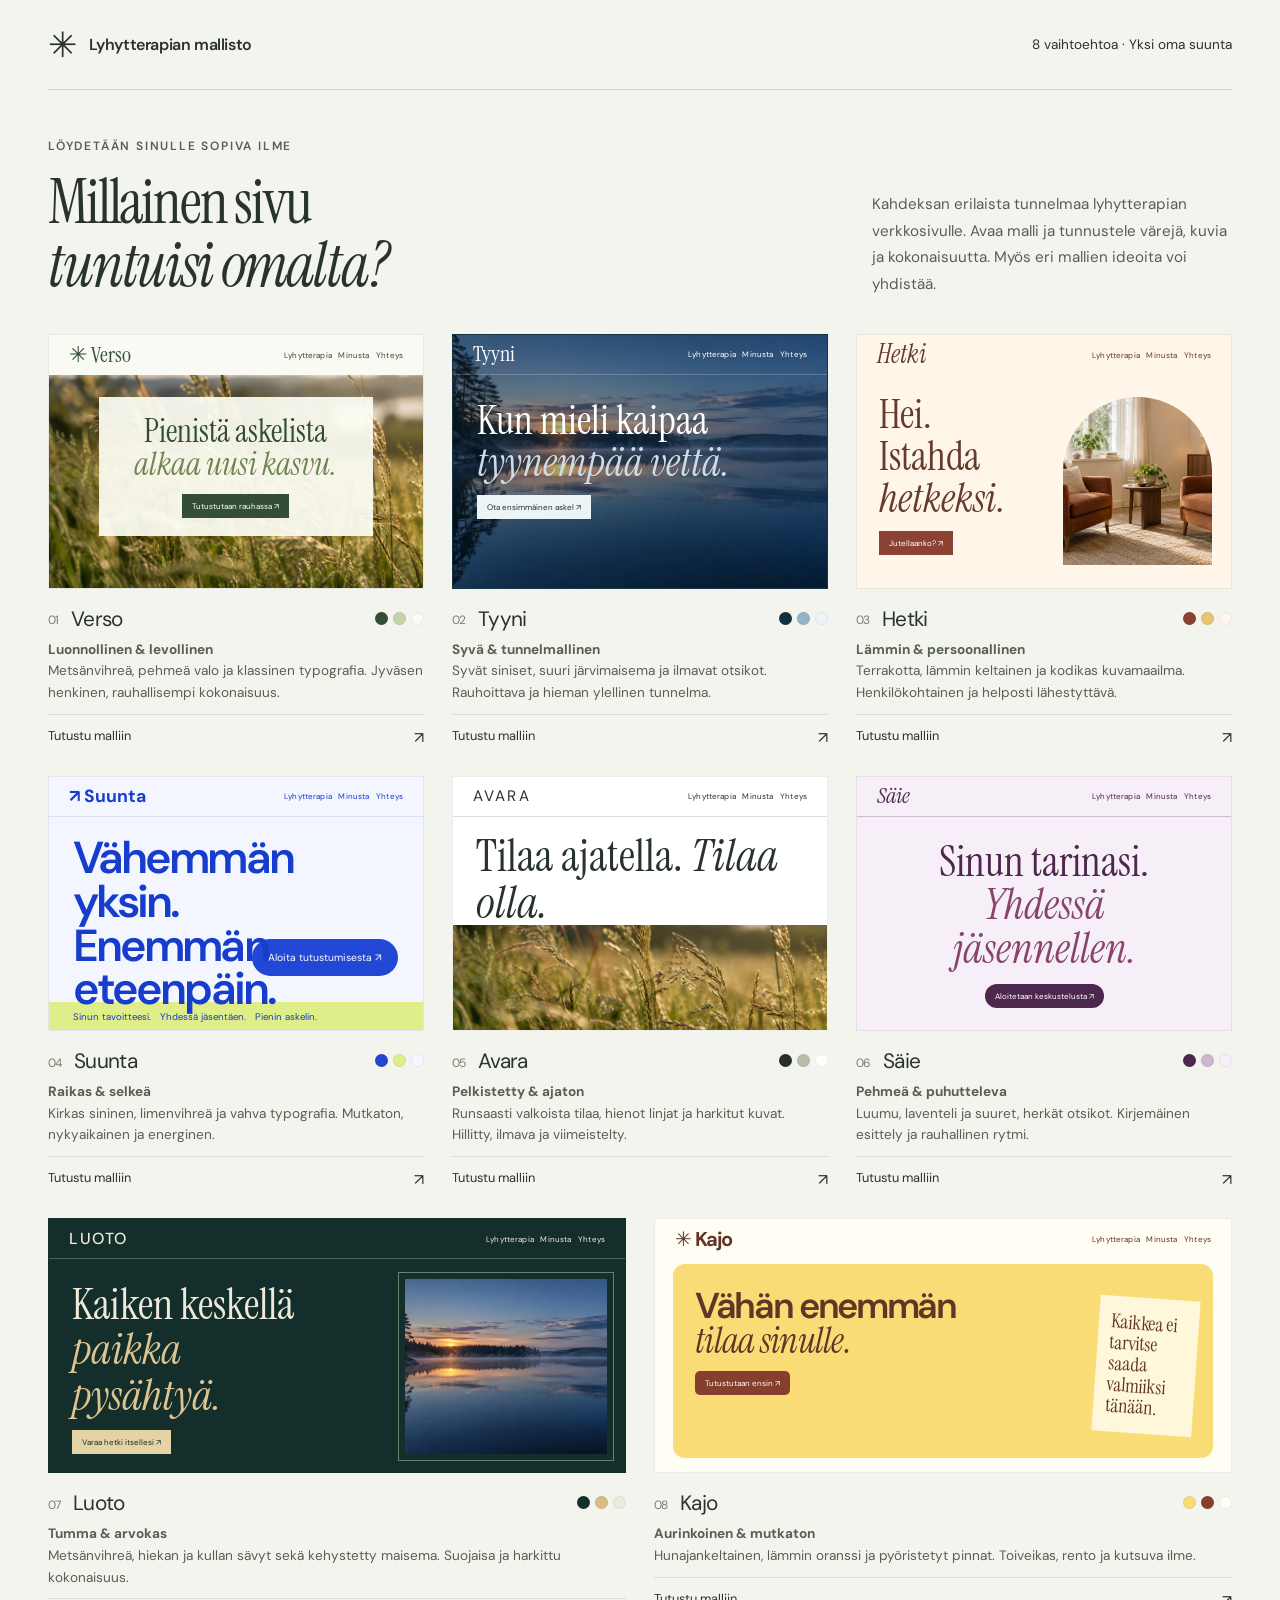
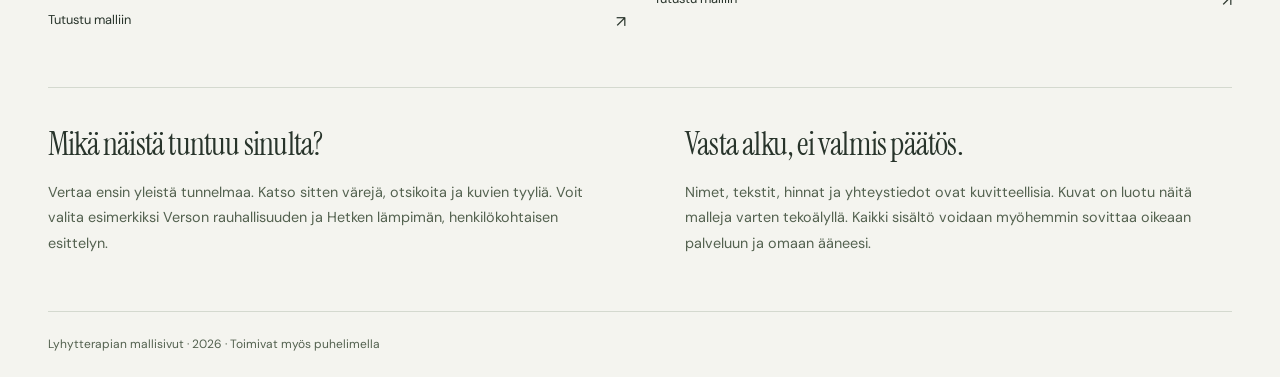
==== commit 6acf33da: "Add three therapy website designs and expand gallery to eight" ====
--- a/index.html
+++ b/index.html
@@ -1,7 +1,7 @@
 <!doctype html>
 <html lang="fi"><head><meta charset="utf-8"><meta name="viewport" content="width=device-width,initial-scale=1">
-<title>Viisi ilmettä — Lyhytterapian mallisivut</title><meta name="description" content="Tutustu viiteen erilaiseen lyhytterapian verkkosivumalliin: Verso, Tyyni, Hetki, Suunta ja Avara."><meta name="robots" content="noindex,nofollow">
+<title>Kahdeksan ilmettä — Lyhytterapian mallisivut</title><meta name="description" content="Tutustu kahdeksaan erilaiseen lyhytterapian verkkosivumalliin: Verso, Tyyni, Hetki, Suunta, Avara, Säie, Luoto ja Kajo."><meta name="robots" content="noindex,nofollow">
 <meta name="theme-color" content="#344e35">
 <link rel="icon" type="image/svg+xml" href="data:image/svg+xml,%3Csvg xmlns='http://www.w3.org/2000/svg' viewBox='0 0 40 40'%3E%3Crect width='40' height='40' rx='20' fill='%23344e35'/%3E%3Cpath d='M12 21l6 6 11-15' fill='none' stroke='%23fff' stroke-width='3'/%3E%3C/svg%3E">
-<link rel="stylesheet" href="assets/style.css?v=2"><script src="assets/site.js" defer></script></head><body class="collection">
-<a class="skip" href="#sisalto">Siirry sisältöön</a><div class="gallery-wrap"><header class="gallery-head"><a class="collection-logo" href="index.html"><span aria-hidden="true">✳</span> Lyhytterapian mallisto</a><span>5 vaihtoehtoa · Yksi oma suunta</span></header><main id="sisalto"><section class="gallery-intro"><div><p class="eyebrow">Löydetään sinulle sopiva ilme</p><h1>Millainen sivu<br><em>tuntuisi omalta?</em></h1></div><p>Viisi erilaista tunnelmaa lyhytterapian verkkosivulle. Avaa malli ja tunnustele värejä, kuvia ja kokonaisuutta. Myös eri mallien ideoita voi yhdistää.</p></section><section class="gallery-grid" aria-label="Viisi verkkosivumallia"><article class="design-card"><a href="verso.html" aria-label="Avaa malli 1: Verso, luonnollinen & levollinen"><div class="preview preview-verso" aria-hidden="true"><img src="assets/meadow.png" alt="" width="1536" height="1024"><div class="preview-head">✳ Verso<small>Lyhytterapia &nbsp; Minusta &nbsp; Yhteys</small></div><div class="preview-panel"><div class="preview-title">Pienistä askelista<br><em>alkaa uusi kasvu.</em></div><span class="preview-button">Tutustutaan rauhassa ↗</span></div></div><div class="card-meta"><h2><span>01</span>Verso</h2><div class="swatches" aria-hidden="true"><i style="--swatch:#344e35"></i><i style="--swatch:#c4d3aa"></i><i style="--swatch:#f9faf4"></i></div></div><p><strong>Luonnollinen & levollinen</strong><br>Metsänvihreä, pehmeä valo ja klassinen typografia. Jyväsen henkinen, rauhallisempi kokonaisuus.</p><div class="card-open"><span>Tutustu malliin</span><span aria-hidden="true">↗</span></div></a></article><article class="design-card"><a href="tyyni.html" aria-label="Avaa malli 2: Tyyni, syvä & tunnelmallinen"><div class="preview preview-tyyni" aria-hidden="true"><img src="assets/lake.png" alt="" width="1536" height="1024"><div class="preview-head">Tyyni<small>Lyhytterapia &nbsp; Minusta &nbsp; Yhteys</small></div><div class="preview-content"><div class="preview-title">Kun mieli kaipaa<br><em>tyynempää vettä.</em></div><span class="preview-button">Ota ensimmäinen askel ↗</span></div></div><div class="card-meta"><h2><span>02</span>Tyyni</h2><div class="swatches" aria-hidden="true"><i style="--swatch:#112f3e"></i><i style="--swatch:#93b6c6"></i><i style="--swatch:#edf4f5"></i></div></div><p><strong>Syvä & tunnelmallinen</strong><br>Syvät siniset, suuri järvimaisema ja ilmavat otsikot. Rauhoittava ja hieman ylellinen tunnelma.</p><div class="card-open"><span>Tutustu malliin</span><span aria-hidden="true">↗</span></div></a></article><article class="design-card"><a href="hetki.html" aria-label="Avaa malli 3: Hetki, lämmin & persoonallinen"><div class="preview preview-hetki" aria-hidden="true"><div class="preview-head">Hetki<small>Lyhytterapia &nbsp; Minusta &nbsp; Yhteys</small></div><div class="preview-content"><div class="preview-title">Hei.<br>Istahda<br><em>hetkeksi.</em></div><span class="preview-button">Jutellaanko? ↗</span></div><img src="assets/therapy-room.png" alt="" width="1536" height="1024"></div><div class="card-meta"><h2><span>03</span>Hetki</h2><div class="swatches" aria-hidden="true"><i style="--swatch:#8b4232"></i><i style="--swatch:#e8c572"></i><i style="--swatch:#fff7ed"></i></div></div><p><strong>Lämmin & persoonallinen</strong><br>Terrakotta, lämmin keltainen ja kodikas kuvamaailma. Henkilökohtainen ja helposti lähestyttävä.</p><div class="card-open"><span>Tutustu malliin</span><span aria-hidden="true">↗</span></div></a></article><article class="design-card"><a href="suunta.html" aria-label="Avaa malli 4: Suunta, raikas & selkeä"><div class="preview preview-suunta" aria-hidden="true"><div class="preview-head">↗ Suunta<small>Lyhytterapia &nbsp; Minusta &nbsp; Yhteys</small></div><div class="preview-content"><div class="preview-title">Vähemmän yksin.<br>Enemmän<br>eteenpäin.</div><span class="preview-button">Aloita tutustumisesta ↗</span></div><div class="mini-band">Sinun tavoitteesi. &nbsp; Yhdessä jäsentäen. &nbsp; Pienin askelin.</div></div><div class="card-meta"><h2><span>04</span>Suunta</h2><div class="swatches" aria-hidden="true"><i style="--swatch:#2146d4"></i><i style="--swatch:#dfee88"></i><i style="--swatch:#f7f8ff"></i></div></div><p><strong>Raikas & selkeä</strong><br>Kirkas sininen, limenvihreä ja vahva typografia. Mutkaton, nykyaikainen ja energinen.</p><div class="card-open"><span>Tutustu malliin</span><span aria-hidden="true">↗</span></div></a></article><article class="design-card"><a href="avara.html" aria-label="Avaa malli 5: Avara, pelkistetty & ajaton"><div class="preview preview-avara" aria-hidden="true"><div class="preview-head">AVARA<small>Lyhytterapia &nbsp; Minusta &nbsp; Yhteys</small></div><div class="preview-title">Tilaa ajatella. <em>Tilaa olla.</em></div><img src="assets/meadow.png" alt="" width="1536" height="1024"></div><div class="card-meta"><h2><span>05</span>Avara</h2><div class="swatches" aria-hidden="true"><i style="--swatch:#27312a"></i><i style="--swatch:#b7beaa"></i><i style="--swatch:#ffffff"></i></div></div><p><strong>Pelkistetty & ajaton</strong><br>Runsaasti valkoista tilaa, hienot linjat ja harkitut kuvat. Hillitty, ilmava ja viimeistelty.</p><div class="card-open"><span>Tutustu malliin</span><span aria-hidden="true">↗</span></div></a></article></section><section class="gallery-bottom"><div><h2>Mikä näistä tuntuu sinulta?</h2><p>Vertaa ensin yleistä tunnelmaa. Katso sitten värejä, otsikoita ja kuvien tyyliä. Voit valita esimerkiksi Verson rauhallisuuden ja Hetken lämpimän, henkilökohtaisen esittelyn.</p></div><div><h2>Vasta alku, ei valmis päätös.</h2><p>Nimet, tekstit, hinnat ja yhteystiedot ovat kuvitteellisia. Kuvat on luotu näitä malleja varten tekoälyllä. Kaikki sisältö voidaan myöhemmin sovittaa oikeaan palveluun ja omaan ääneesi.</p></div></section></main><footer class="gallery-footer"><p>Lyhytterapian mallisivut · 2026 · Toimivat myös puhelimella</p></footer></div></body></html>+<link rel="stylesheet" href="assets/style.css?v=2"><link rel="stylesheet" href="assets/additions.css?v=1"><script src="assets/site.js" defer></script></head><body class="collection">
+<a class="skip" href="#sisalto">Siirry sisältöön</a><div class="gallery-wrap"><header class="gallery-head"><a class="collection-logo" href="index.html"><span aria-hidden="true">✳</span> Lyhytterapian mallisto</a><span>8 vaihtoehtoa · Yksi oma suunta</span></header><main id="sisalto"><section class="gallery-intro"><div><p class="eyebrow">Löydetään sinulle sopiva ilme</p><h1>Millainen sivu<br><em>tuntuisi omalta?</em></h1></div><p>Kahdeksan erilaista tunnelmaa lyhytterapian verkkosivulle. Avaa malli ja tunnustele värejä, kuvia ja kokonaisuutta. Myös eri mallien ideoita voi yhdistää.</p></section><section class="gallery-grid" aria-label="Kahdeksan verkkosivumallia"><article class="design-card"><a href="verso.html" aria-label="Avaa malli 1: Verso, luonnollinen & levollinen"><div class="preview preview-verso" aria-hidden="true"><img src="assets/meadow.png" alt="" width="1536" height="1024"><div class="preview-head">✳ Verso<small>Lyhytterapia &nbsp; Minusta &nbsp; Yhteys</small></div><div class="preview-panel"><div class="preview-title">Pienistä askelista<br><em>alkaa uusi kasvu.</em></div><span class="preview-button">Tutustutaan rauhassa ↗</span></div></div><div class="card-meta"><h2><span>01</span>Verso</h2><div class="swatches" aria-hidden="true"><i style="--swatch:#344e35"></i><i style="--swatch:#c4d3aa"></i><i style="--swatch:#f9faf4"></i></div></div><p><strong>Luonnollinen & levollinen</strong><br>Metsänvihreä, pehmeä valo ja klassinen typografia. Jyväsen henkinen, rauhallisempi kokonaisuus.</p><div class="card-open"><span>Tutustu malliin</span><span aria-hidden="true">↗</span></div></a></article><article class="design-card"><a href="tyyni.html" aria-label="Avaa malli 2: Tyyni, syvä & tunnelmallinen"><div class="preview preview-tyyni" aria-hidden="true"><img src="assets/lake.png" alt="" width="1536" height="1024"><div class="preview-head">Tyyni<small>Lyhytterapia &nbsp; Minusta &nbsp; Yhteys</small></div><div class="preview-content"><div class="preview-title">Kun mieli kaipaa<br><em>tyynempää vettä.</em></div><span class="preview-button">Ota ensimmäinen askel ↗</span></div></div><div class="card-meta"><h2><span>02</span>Tyyni</h2><div class="swatches" aria-hidden="true"><i style="--swatch:#112f3e"></i><i style="--swatch:#93b6c6"></i><i style="--swatch:#edf4f5"></i></div></div><p><strong>Syvä & tunnelmallinen</strong><br>Syvät siniset, suuri järvimaisema ja ilmavat otsikot. Rauhoittava ja hieman ylellinen tunnelma.</p><div class="card-open"><span>Tutustu malliin</span><span aria-hidden="true">↗</span></div></a></article><article class="design-card"><a href="hetki.html" aria-label="Avaa malli 3: Hetki, lämmin & persoonallinen"><div class="preview preview-hetki" aria-hidden="true"><div class="preview-head">Hetki<small>Lyhytterapia &nbsp; Minusta &nbsp; Yhteys</small></div><div class="preview-content"><div class="preview-title">Hei.<br>Istahda<br><em>hetkeksi.</em></div><span class="preview-button">Jutellaanko? ↗</span></div><img src="assets/therapy-room.png" alt="" width="1536" height="1024"></div><div class="card-meta"><h2><span>03</span>Hetki</h2><div class="swatches" aria-hidden="true"><i style="--swatch:#8b4232"></i><i style="--swatch:#e8c572"></i><i style="--swatch:#fff7ed"></i></div></div><p><strong>Lämmin & persoonallinen</strong><br>Terrakotta, lämmin keltainen ja kodikas kuvamaailma. Henkilökohtainen ja helposti lähestyttävä.</p><div class="card-open"><span>Tutustu malliin</span><span aria-hidden="true">↗</span></div></a></article><article class="design-card"><a href="suunta.html" aria-label="Avaa malli 4: Suunta, raikas & selkeä"><div class="preview preview-suunta" aria-hidden="true"><div class="preview-head">↗ Suunta<small>Lyhytterapia &nbsp; Minusta &nbsp; Yhteys</small></div><div class="preview-content"><div class="preview-title">Vähemmän yksin.<br>Enemmän<br>eteenpäin.</div><span class="preview-button">Aloita tutustumisesta ↗</span></div><div class="mini-band">Sinun tavoitteesi. &nbsp; Yhdessä jäsentäen. &nbsp; Pienin askelin.</div></div><div class="card-meta"><h2><span>04</span>Suunta</h2><div class="swatches" aria-hidden="true"><i style="--swatch:#2146d4"></i><i style="--swatch:#dfee88"></i><i style="--swatch:#f7f8ff"></i></div></div><p><strong>Raikas & selkeä</strong><br>Kirkas sininen, limenvihreä ja vahva typografia. Mutkaton, nykyaikainen ja energinen.</p><div class="card-open"><span>Tutustu malliin</span><span aria-hidden="true">↗</span></div></a></article><article class="design-card"><a href="avara.html" aria-label="Avaa malli 5: Avara, pelkistetty & ajaton"><div class="preview preview-avara" aria-hidden="true"><div class="preview-head">AVARA<small>Lyhytterapia &nbsp; Minusta &nbsp; Yhteys</small></div><div class="preview-title">Tilaa ajatella. <em>Tilaa olla.</em></div><img src="assets/meadow.png" alt="" width="1536" height="1024"></div><div class="card-meta"><h2><span>05</span>Avara</h2><div class="swatches" aria-hidden="true"><i style="--swatch:#27312a"></i><i style="--swatch:#b7beaa"></i><i style="--swatch:#ffffff"></i></div></div><p><strong>Pelkistetty & ajaton</strong><br>Runsaasti valkoista tilaa, hienot linjat ja harkitut kuvat. Hillitty, ilmava ja viimeistelty.</p><div class="card-open"><span>Tutustu malliin</span><span aria-hidden="true">↗</span></div></a></article><article class="design-card"><a href="saie.html" aria-label="Avaa malli 6: Säie, pehmeä & puhutteleva"><div class="preview preview-saie" aria-hidden="true"><div class="preview-head">Säie<small>Lyhytterapia &nbsp; Minusta &nbsp; Yhteys</small></div><div class="preview-content"><div class="preview-title">Sinun tarinasi.<br><em>Yhdessä<br>jäsennellen.</em></div><span class="preview-button">Aloitetaan keskustelusta ↗</span></div></div><div class="card-meta"><h2><span>06</span>Säie</h2><div class="swatches" aria-hidden="true"><i style="--swatch:#4d274d"></i><i style="--swatch:#cdb7d3"></i><i style="--swatch:#f6eff8"></i></div></div><p><strong>Pehmeä & puhutteleva</strong><br>Luumu, laventeli ja suuret, herkät otsikot. Kirjemäinen esittely ja rauhallinen rytmi.</p><div class="card-open"><span>Tutustu malliin</span><span aria-hidden="true">↗</span></div></a></article><article class="design-card"><a href="luoto.html" aria-label="Avaa malli 7: Luoto, tumma & arvokas"><div class="preview preview-luoto" aria-hidden="true"><div class="preview-head">LUOTO<small>Lyhytterapia &nbsp; Minusta &nbsp; Yhteys</small></div><div class="preview-content"><div class="preview-title">Kaiken keskellä<br><em>paikka<br>pysähtyä.</em></div><span class="preview-button">Varaa hetki itsellesi ↗</span></div><img src="assets/lake.png" alt="" width="1536" height="1024" loading="lazy"></div><div class="card-meta"><h2><span>07</span>Luoto</h2><div class="swatches" aria-hidden="true"><i style="--swatch:#142f2b"></i><i style="--swatch:#d7bd82"></i><i style="--swatch:#eee9da"></i></div></div><p><strong>Tumma & arvokas</strong><br>Metsänvihreä, hiekan ja kullan sävyt sekä kehystetty maisema. Suojaisa ja harkittu kokonaisuus.</p><div class="card-open"><span>Tutustu malliin</span><span aria-hidden="true">↗</span></div></a></article><article class="design-card"><a href="kajo.html" aria-label="Avaa malli 8: Kajo, aurinkoinen & mutkaton"><div class="preview preview-kajo" aria-hidden="true"><div class="preview-head">✳ Kajo<small>Lyhytterapia &nbsp; Minusta &nbsp; Yhteys</small></div><div class="preview-content"><div class="preview-title">Vähän enemmän<br><em>tilaa sinulle.</em></div><span class="preview-button">Tutustutaan ensin ↗</span><div class="preview-note">Kaikkea ei tarvitse saada valmiiksi tänään.</div></div></div><div class="card-meta"><h2><span>08</span>Kajo</h2><div class="swatches" aria-hidden="true"><i style="--swatch:#f9dc75"></i><i style="--swatch:#853f2c"></i><i style="--swatch:#fffdf4"></i></div></div><p><strong>Aurinkoinen & mutkaton</strong><br>Hunajankeltainen, lämmin oranssi ja pyöristetyt pinnat. Toiveikas, rento ja kutsuva ilme.</p><div class="card-open"><span>Tutustu malliin</span><span aria-hidden="true">↗</span></div></a></article></section><section class="gallery-bottom"><div><h2>Mikä näistä tuntuu sinulta?</h2><p>Vertaa ensin yleistä tunnelmaa. Katso sitten värejä, otsikoita ja kuvien tyyliä. Voit valita esimerkiksi Verson rauhallisuuden ja Hetken lämpimän, henkilökohtaisen esittelyn.</p></div><div><h2>Vasta alku, ei valmis päätös.</h2><p>Nimet, tekstit, hinnat ja yhteystiedot ovat kuvitteellisia. Kuvat on luotu näitä malleja varten tekoälyllä. Kaikki sisältö voidaan myöhemmin sovittaa oikeaan palveluun ja omaan ääneesi.</p></div></section></main><footer class="gallery-footer"><p>Lyhytterapian mallisivut · 2026 · Toimivat myös puhelimella</p></footer></div></body></html>
--- a/assets/additions.css
+++ b/assets/additions.css
@@ -0,0 +1,17 @@
+/* Additional directions 06–08. Each keeps its own page composition. */
+.saie{--ink:#4d274d;--paper:#f6eff8;--line:#cfbcd2;background:var(--paper);color:var(--ink)}
+.saie h1,.saie h2,.saie h3{font-family:var(--serif)}
+.saie .brand-name{font-size:3rem;font-style:italic}.saie .button{border-radius:50px}.saie .site-head{border-bottom:1px solid var(--line)}
+.saie-hero{padding:64px 0 52px;text-align:center;position:relative}.saie-hero .eyebrow{margin:0 auto 28px}.saie-hero h1{font-size:clamp(4.5rem,9vw,9rem);line-height:.99;letter-spacing:-.025em;max-width:1000px;margin:auto}.saie-hero h1 em{color:#8a446c}.saie-hero .lead{margin:30px auto;max-width:470px}.saie-hero .actions{justify-content:center}.saie-hero .small{margin:20px 0 0}.saie-topics{display:flex;justify-content:center;gap:50px;border-block:1px solid var(--line);padding:24px 0;font-size:.9rem}.saie-topics span{display:flex;align-items:center;gap:15px}.saie-topics span:before{content:'·';font-size:1.7rem}.saie .service-layout{display:grid;grid-template-columns:.85fr 1.15fr;gap:85px;align-items:start}.saie .service-layout h2{margin-bottom:25px}.saie .service-layout .lead{font-size:1rem}.saie .service-accordion{border-top:1px solid var(--line)}.saie .service-accordion summary{padding:25px 0;align-items:center;gap:20px}.saie .service-accordion summary .service-title{font-family:var(--serif);font-size:2rem;line-height:1.15}.saie .service-accordion summary .service-price{margin-left:auto;white-space:nowrap;font-size:.95rem}.saie .service-accordion .service-duration{font-size:.85rem;font-family:'DM Sans',Arial,sans-serif;display:block;margin-top:8px;opacity:.8}.saie .service-accordion details p{padding-right:24px;max-width:510px}.saie .service-accordion .text-link{margin:0 0 28px}.saie .letter-section{background:#eadce9;padding:80px 0}.saie .letter{display:grid;grid-template-columns:.6fr 1.4fr;gap:70px;align-items:start;max-width:1000px;margin:auto}.saie .letter-side{border-top:1px solid var(--ink);padding-top:24px}.saie .letter-side .monogram{font-family:var(--serif);font-size:5.5rem;margin-bottom:15px;line-height:1}.saie .letter-copy h2{margin-bottom:25px}.saie .signature{font:italic 2.5rem var(--serif);margin:30px 0 0}.saie .steps{gap:60px}.saie .step h3{font-size:1.65rem}.saie .contact{text-align:center;background:#4d274d;color:#f6eff8}.saie .contact h2{font-size:clamp(3rem,5vw,5rem)}.saie .contact .lead{margin-inline:auto}.saie .contact .button{background:#edc5bb;color:#452143}.saie .contact-address{border-top:1px solid #b78cba;margin-top:38px;padding-top:28px;display:flex;justify-content:center;gap:50px;text-align:left}.saie .contact-address p{margin:0;font-size:.9rem}.saie .site-footer{color:#4d274d}
+
+.luoto{--ink:#e9dbb9;--paper:#142f2b;--line:#42605a;background:var(--paper);color:#eee9da}.luoto h1,.luoto h2,.luoto h3{font-family:var(--serif)}.luoto .brand-name{font-family:'DM Sans',Arial,sans-serif;font-size:1.55rem;letter-spacing:.2em;font-weight:500}.luoto .brand small{letter-spacing:.13em;color:#c3c8b8}.luoto .site-head{border-bottom:1px solid var(--line)}.luoto .site-nav .button{background:#e9dbb9;color:#142f2b}.luoto .eyebrow{color:#d2bd84}.luoto .button{background:#e5d2a5;color:#142f2b}.luoto-hero{display:grid;grid-template-columns:1.15fr .85fr;align-items:center;gap:80px;padding-top:60px;padding-bottom:60px}.luoto-hero h1{font-size:clamp(4.5rem,7vw,7rem);line-height:1.01}.luoto-hero h1 em{color:#d7bd82}.luoto-hero .lead{margin:30px 0;max-width:400px;color:#d5ded5}.luoto-hero figure{margin:0;padding:14px;border:1px solid #5a7061;position:relative}.luoto-hero img{height:515px;object-position:43% 50%}.luoto-hero figcaption{font-size:.8rem;line-height:1.5;padding:17px 5px 3px;display:flex;justify-content:space-between;gap:20px;color:#d5d7c9}.luoto .hero-note{border-top:1px solid var(--line);border-bottom:1px solid var(--line);padding:26px 0;display:flex;justify-content:space-between;align-items:center;gap:30px}.luoto .hero-note p{font:1.6rem var(--serif);margin:0}.luoto .hero-note span{font-size:.85rem;color:#d5ded5}.luoto .service-table{border-top:1px solid var(--line)}.luoto .service-line{display:grid;grid-template-columns:55px 1.1fr 1.2fr 110px;gap:35px;align-items:start;padding:34px 0;border-bottom:1px solid var(--line)}.luoto .service-line .index{font-size:.85rem;padding-top:7px;color:#ceb982}.luoto .service-line h3{font-size:2rem}.luoto .service-line p{font-size:.95rem;color:#d5ded5;margin:0}.luoto .price-stack{text-align:right}.luoto .price-stack strong{display:block;font:2.15rem var(--serif);color:#e6d3a4;white-space:nowrap}.luoto .price-stack small{font-size:.85rem}.luoto .about-sand{background:#dfd0ad;color:#17332b;--line:#ab9a79;padding:80px 0}.luoto .about-sand .eyebrow{color:#4b5140}.luoto .about-sand img{height:480px}.luoto .about-sand .split{gap:80px;grid-template-columns:.8fr 1.2fr}.luoto .about-sand .quote{font:italic 2.2rem/1.25 var(--serif);border-top:1px solid #a69777;padding-top:25px;margin-top:28px}.luoto .process{display:grid;grid-template-columns:1fr 1.1fr;gap:100px}.luoto .steps{grid-template-columns:1fr;margin:0;gap:26px}.luoto .step{display:grid;grid-template-columns:45px 1fr;gap:20px}.luoto .step h3{font-size:1.8rem}.luoto .step span{color:#d2bd84;margin-top:7px}.luoto .faq-section{background:#1b3933}.luoto .contact{border-top:1px solid var(--line);background:#142f2b}.luoto .contact-grid{grid-template-columns:1.3fr 1fr}.luoto .contact-info{border-color:#607367}.luoto .site-footer{border-top:1px solid var(--line);color:#c4cdbf}.luoto .menu-button{border-color:#758576}
+
+.kajo{--ink:#693628;--paper:#fffdf4;--line:#ddc9ad;background:var(--paper);color:#613627}.kajo h1,.kajo h2,.kajo h3{font-family:'DM Sans',Arial,sans-serif;font-weight:500;letter-spacing:-.055em;line-height:1.13}.kajo .brand-name{font-family:'DM Sans',Arial,sans-serif;font-size:2.55rem;font-weight:700;letter-spacing:-.075em}.kajo .brand small{font-size:.6rem;letter-spacing:.18em}.kajo .brand-mark{display:flex;justify-content:center;align-items:center;width:45px;height:45px;background:#f6d460;border-radius:50%;font-size:2rem}.kajo .button{background:#853f2c;color:#fff9ee;border-radius:10px}.kajo .site-head{min-height:104px}.kajo .site-nav .button{background:#f6d460;color:#5b3225}.kajo-hero{background:#f9dc75;border-radius:26px;padding:55px;display:grid;grid-template-columns:1.5fr .65fr;gap:65px;align-items:end}.kajo-hero h1{font-size:clamp(3.5rem,6.2vw,6.2rem);font-weight:600;letter-spacing:-.07em;line-height:1.02;max-width:720px}.kajo-hero h1 em{font-family:var(--serif);letter-spacing:-.03em;font-weight:400;color:#8b442c}.kajo-hero .lead{font-size:1rem;margin:25px 0;max-width:480px}.kajo-hero .eyebrow{font-size:.8rem;letter-spacing:.1em}.kajo-postcard{background:#fff8dd;padding:28px 25px;transform:rotate(3deg);border-radius:2px;box-shadow:0 8px 0 #d8ac4825;margin-bottom:5px}.kajo-postcard .eyebrow{font-size:.7rem;border-bottom:1px solid #d6bd81;padding-bottom:14px;margin-bottom:24px}.kajo-postcard p:not(.eyebrow){font:2.2rem/1.15 var(--serif);margin-bottom:27px}.kajo-postcard .small{font-size:.8rem;border-top:1px solid #d6bd81;padding-top:15px}.kajo-intro{padding:35px 4px;display:flex;justify-content:space-between;align-items:center;gap:35px;border-bottom:1px solid var(--line)}.kajo-intro p{font-size:.95rem;margin:0;max-width:550px}.kajo-intro span{font-size:.8rem;white-space:nowrap}.kajo .service-menu{display:grid;grid-template-columns:repeat(3,minmax(0,1fr));gap:22px}.kajo .service-ticket{border:1px solid var(--line);border-radius:18px;background:#fffdf4;overflow:hidden;display:flex;flex-direction:column}.kajo .ticket-top{background:#f9e8d2;padding:28px;flex:1}.kajo .service-ticket:nth-child(2) .ticket-top{background:#edf0d9}.kajo .service-ticket:nth-child(3) .ticket-top{background:#f8e2b2}.kajo .ticket-top .eyebrow{margin-bottom:32px;letter-spacing:.09em;font-size:.75rem}.kajo .ticket-top h3{font-size:1.5rem;margin-bottom:20px}.kajo .ticket-top p{font-size:.95rem;margin:0}.kajo .ticket-bottom{padding:22px 28px;display:flex;justify-content:space-between;align-items:center;border-top:1px dashed #c4a681}.kajo .ticket-bottom strong{font-size:1.7rem;font-weight:500}.kajo .ticket-bottom span{font-size:.85rem}.kajo .about{padding:55px;background:#f4eee0;border-radius:24px;display:grid;grid-template-columns:.95fr 1.05fr;gap:70px;align-items:center}.kajo .about img{height:460px;border-radius:12px}.kajo .about h2{margin-bottom:25px}.kajo .about .signature{font:italic 2.4rem var(--serif);margin-bottom:12px}.kajo .process-heading{max-width:700px}.kajo .step{border:0;background:#f9dc75;border-radius:16px;padding:30px}.kajo .step:nth-child(2){background:#f5e5d0}.kajo .step:nth-child(3){background:#e7edcf}.kajo .step span{font-size:.85rem}.kajo .step h3{font-size:1.3rem;line-height:1.2;margin-bottom:18px}.kajo .step p{margin:0}.kajo .steps{gap:24px}.kajo .contact{background:#f9dc75;border-radius:24px;padding:55px;margin-bottom:30px}.kajo .contact h2{font-size:clamp(2.5rem,4.5vw,4.5rem)}.kajo .contact .contact-grid{width:100%;gap:60px}.kajo .contact-info{padding-left:35px;border-color:#a37c45}.kajo .contact .note{margin-bottom:0}.kajo .faq-layout h2{font-size:clamp(2.4rem,4vw,3.8rem)}
+
+/* Eight-card collection: three, three, then two broad previews. */
+.gallery-grid .design-card{grid-column:span 2}.gallery-grid .design-card:nth-last-child(-n+2){grid-column:span 3}
+.preview-saie{background:#f6eff8;color:#4d274d}.preview-saie .preview-head{font-style:italic;border-bottom:1px solid #cfbcd2}.preview-saie .preview-content{text-align:center;padding:24px 15px}.preview-saie .preview-title{font-size:2.6rem}.preview-saie .preview-title em{color:#8a446c}.preview-saie .preview-button{background:#4d274d;border-radius:20px}.preview-luoto{background:#142f2b;color:#eee9da}.preview-luoto .preview-head{font:500 1rem 'DM Sans',Arial,sans-serif;letter-spacing:.1em;border-bottom:1px solid #4c6154}.preview-luoto .preview-content{padding:23px;width:60%}.preview-luoto .preview-title{font-size:2.7rem}.preview-luoto .preview-title em{color:#ddc58f}.preview-luoto img{inset:60px 18px 18px auto;width:35%;height:175px;outline:1px solid #68806d;outline-offset:6px}.preview-luoto .preview-button{background:#e5d2a5;color:#18322b}.preview-kajo{background:#fffdf4;color:#613627}.preview-kajo .preview-head{font:700 1.25rem 'DM Sans',Arial,sans-serif;letter-spacing:-.05em}.preview-kajo .preview-content{background:#f9dc75;border-radius:12px;margin:5px 18px 0;padding:24px 22px;height:194px}.preview-kajo .preview-title{font:600 2.25rem/.98 'DM Sans',Arial,sans-serif;letter-spacing:-.065em}.preview-kajo .preview-title em{font-family:var(--serif);font-weight:400;letter-spacing:-.02em}.preview-kajo .preview-button{background:#853f2c;border-radius:5px}.preview-kajo .preview-note{position:absolute;right:35px;bottom:38px;padding:15px 12px;background:#fff7d9;font:1.2rem/1.1 var(--serif);transform:rotate(4deg);width:100px}
+@media(max-width:1100px){.saie .service-layout{gap:50px}.luoto-hero{gap:45px}.luoto-hero img{height:460px}.luoto .service-line{grid-template-columns:35px 1fr 1fr 85px;gap:25px}.luoto .process{gap:60px}.kajo-hero{padding:40px;gap:40px}.kajo-postcard{padding:25px 20px}.kajo-postcard p:not(.eyebrow){font-size:1.9rem}.kajo .about{padding:40px;gap:45px}.kajo .contact{padding:40px}.kajo .contact .contact-grid{gap:35px}.preview-saie .preview-title{font-size:2.3rem}.preview-kajo .preview-title{font-size:2rem}.preview-luoto .preview-title{font-size:2.4rem}.preview-luoto img{height:150px}}
+@media(max-width:800px){.saie-hero{padding:50px 0 40px}.saie-hero h1{font-size:clamp(4rem,11vw,6.2rem)}.saie-topics{gap:25px;justify-content:space-between}.saie-topics span{gap:8px;font-size:.8rem}.saie .service-layout{grid-template-columns:1fr;gap:30px}.saie .letter{gap:40px;grid-template-columns:.65fr 1.35fr}.saie .steps{gap:25px}.saie .contact-address{gap:35px}.luoto .site-nav{background:#142f2b;color:#eee9da}.luoto-hero{gap:35px;grid-template-columns:1.1fr .9fr}.luoto-hero h1{font-size:4.2rem}.luoto-hero img{height:400px}.luoto-hero figcaption{display:block}.luoto-hero figcaption span{display:block}.luoto .hero-note{gap:20px}.luoto .service-line{grid-template-columns:30px 1fr 100px;gap:22px}.luoto .service-line p{grid-column:2;grid-row:2}.luoto .price-stack{grid-column:3;grid-row:1/span 2}.luoto .about-sand .split{grid-template-columns:1fr;gap:40px}.luoto .about-sand img{max-width:none;height:430px}.luoto .process{grid-template-columns:1fr;gap:40px}.luoto .contact-grid{grid-template-columns:1fr}.kajo-hero{grid-template-columns:1fr;padding:38px;gap:32px}.kajo-hero h1{font-size:4.4rem;max-width:600px}.kajo-postcard{transform:none;max-width:600px;padding:24px;display:grid;grid-template-columns:1fr 1fr;gap:15px 30px}.kajo-postcard .eyebrow{grid-column:1/-1;margin-bottom:0;padding-bottom:12px}.kajo-postcard p:not(.eyebrow){font-size:1.8rem;margin:0}.kajo-postcard .small{border:0;padding:0;align-self:end}.kajo .service-menu{grid-template-columns:1fr;gap:20px}.kajo .service-ticket{display:grid;grid-template-columns:1fr 130px}.kajo .ticket-bottom{flex-direction:column;justify-content:center;border-top:0;border-left:1px dashed #c4a681;padding:20px;gap:10px}.kajo .ticket-top .eyebrow{margin-bottom:20px}.kajo .about{grid-template-columns:1fr;gap:35px}.kajo .about img{height:380px}.kajo .contact{padding:38px}.kajo .contact-info{padding:25px 0 0}.kajo-intro{align-items:start}.kajo-intro span{white-space:normal;min-width:140px}.kajo .step{padding:23px}.gallery-grid .design-card,.gallery-grid .design-card:nth-last-child(-n+2){grid-column:auto}.preview-luoto .preview-title{font-size:2.15rem}.preview-luoto .preview-content{padding:22px 18px}.preview-kajo .preview-note{display:none}.preview-kajo .preview-title{font-size:2rem}.preview-kajo .preview-content{padding:22px 18px}}
+@media(max-width:540px){.saie-hero{padding:40px 0}.saie-hero h1{font-size:clamp(3.75rem,16vw,5rem);line-height:1.04}.saie-hero .eyebrow{font-size:.65rem;letter-spacing:.09em;max-width:280px}.saie-hero .lead{font-size:1rem}.saie-topics{flex-direction:column;gap:6px;padding:16px 4px}.saie-topics span{font-size:.9rem}.saie .service-accordion summary{gap:12px}.saie .service-accordion summary .service-title{font-size:1.55rem}.saie .service-accordion summary .service-price{font-size:.85rem}.saie .service-accordion .service-duration{font-size:.8rem}.saie .letter-section{padding:55px 0}.saie .letter{grid-template-columns:1fr;gap:35px}.saie .letter-side{display:flex;gap:25px;align-items:center}.saie .letter-side .monogram{font-size:3.7rem;margin:0}.saie .letter-side p{margin:0}.saie .steps{gap:25px}.saie .contact-address{flex-direction:column;gap:25px;max-width:320px;margin-inline:auto}.saie .contact h2{font-size:3rem}.luoto-hero{grid-template-columns:1fr;gap:40px;padding-top:38px;padding-bottom:35px}.luoto-hero h1{font-size:clamp(3.5rem,16vw,4.8rem)}.luoto-hero .eyebrow{font-size:.65rem;letter-spacing:.08em}.luoto-hero img{height:360px}.luoto-hero figure{padding:10px}.luoto-hero figcaption{display:flex;font-size:.75rem;gap:16px;padding-top:13px}.luoto .hero-note{align-items:start;flex-direction:column;gap:12px;padding:23px 0}.luoto .hero-note p{font-size:1.5rem}.luoto .service-line{grid-template-columns:1fr auto;gap:16px;padding:27px 0}.luoto .service-line .index{grid-column:1/-1;padding:0}.luoto .service-line h3{grid-column:1;font-size:1.7rem;overflow-wrap:anywhere}.luoto .service-line p{grid-column:1/-1;grid-row:auto}.luoto .price-stack{grid-column:2;grid-row:2}.luoto .price-stack strong{font-size:1.8rem}.luoto .about-sand{padding:55px 0}.luoto .about-sand img{height:330px}.luoto .about-sand .quote{font-size:2rem}.luoto .step{grid-template-columns:28px 1fr;gap:15px}.luoto .step h3{font-size:1.6rem}.kajo .brand-name{font-size:2.2rem}.kajo .brand-mark{width:37px;height:37px;font-size:1.7rem}.kajo-hero{border-radius:18px;padding:28px 23px;gap:28px}.kajo-hero h1{font-size:clamp(2.7rem,12vw,4rem);letter-spacing:-.065em}.kajo-hero .eyebrow{font-size:.65rem;letter-spacing:.08em;margin-bottom:24px}.kajo-hero .lead{font-size:.95rem}.kajo-hero .button{gap:18px;font-size:.85rem;padding:14px 18px}.kajo-postcard{padding:22px 19px;grid-template-columns:1fr;gap:18px}.kajo-postcard .eyebrow{margin-bottom:0}.kajo-postcard p:not(.eyebrow){font-size:1.95rem}.kajo-intro{display:block;padding:25px 3px}.kajo-intro p{margin-bottom:15px;font-size:.9rem}.kajo .service-ticket{display:flex}.kajo .ticket-top{padding:27px}.kajo .ticket-bottom{flex-direction:row;justify-content:space-between;border-left:0;border-top:1px dashed #c4a681;padding:21px 27px}.kajo .about{padding:24px;border-radius:18px;gap:28px}.kajo .about img{height:280px}.kajo .about h2{font-size:2.2rem}.kajo .about p{font-size:.95rem}.kajo .about .signature{font-size:2.2rem}.kajo .contact{padding:28px 24px;border-radius:18px}.kajo .contact h2{font-size:2.45rem}.kajo .contact .button{font-size:.85rem;gap:12px;padding:14px 15px}.kajo .contact-info p{overflow-wrap:anywhere}.kajo .steps{gap:18px}.kajo .step{padding:27px}.kajo .faq-layout h2{font-size:2.5rem}.preview-saie .preview-title{font-size:2.6rem}.preview-luoto .preview-title{font-size:2.65rem}.preview-luoto img{height:175px}.preview-kajo .preview-title{font-size:2.3rem}.preview-kajo .preview-note{display:block;width:82px;right:28px;bottom:34px;font-size:1rem;padding:12px 10px}}
+@media(max-width:360px){.preview-kajo .preview-note{display:none}.preview-luoto .preview-title{font-size:2.15rem}.saie .service-accordion summary .service-title{font-size:1.35rem}.kajo .contact h2{font-size:2.05rem}.kajo .contact .button{width:100%;font-size:.8rem}.kajo .site-head{gap:10px}}
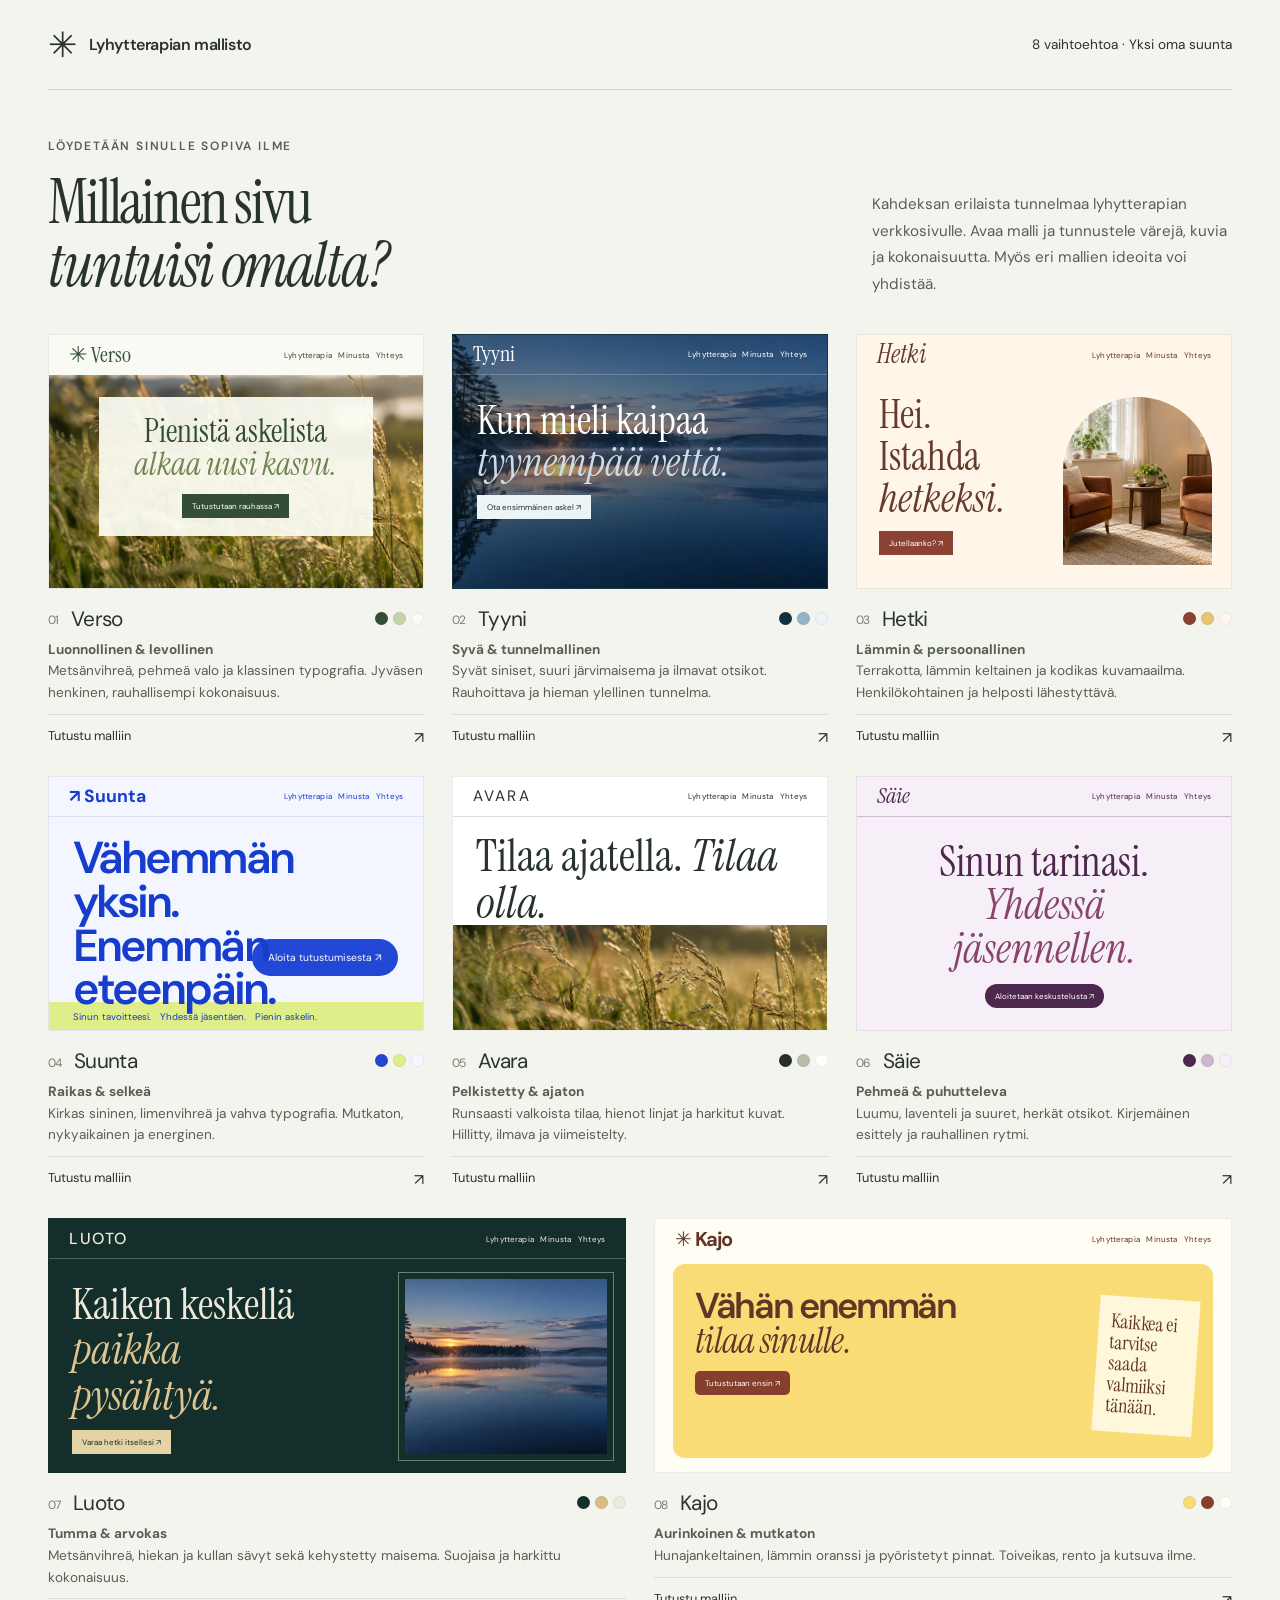
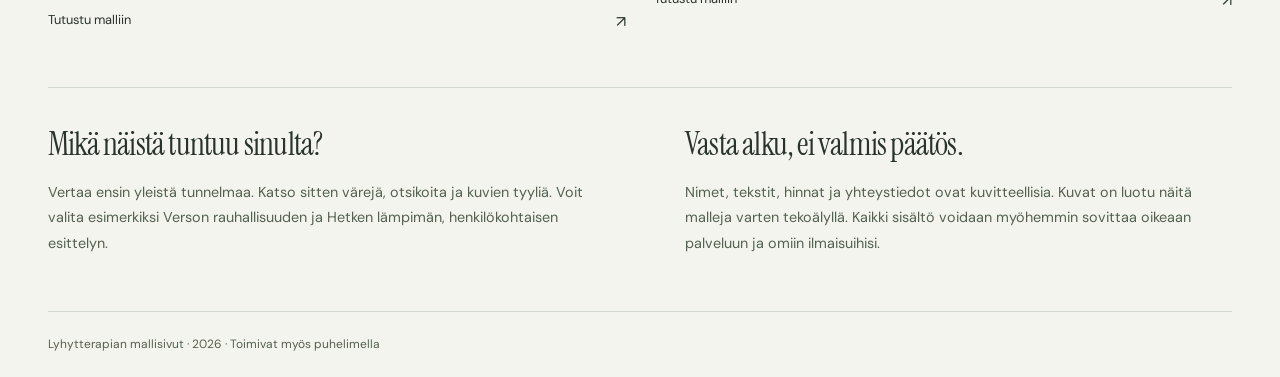
==== commit 9f20d475: "Update index.html with new content and structure" ====
--- a/index.html
+++ b/index.html
@@ -4,4 +4,4 @@
 <meta name="theme-color" content="#344e35">
 <link rel="icon" type="image/svg+xml" href="data:image/svg+xml,%3Csvg xmlns='http://www.w3.org/2000/svg' viewBox='0 0 40 40'%3E%3Crect width='40' height='40' rx='20' fill='%23344e35'/%3E%3Cpath d='M12 21l6 6 11-15' fill='none' stroke='%23fff' stroke-width='3'/%3E%3C/svg%3E">
 <link rel="stylesheet" href="assets/style.css?v=2"><link rel="stylesheet" href="assets/additions.css?v=1"><script src="assets/site.js" defer></script></head><body class="collection">
-<a class="skip" href="#sisalto">Siirry sisältöön</a><div class="gallery-wrap"><header class="gallery-head"><a class="collection-logo" href="index.html"><span aria-hidden="true">✳</span> Lyhytterapian mallisto</a><span>8 vaihtoehtoa · Yksi oma suunta</span></header><main id="sisalto"><section class="gallery-intro"><div><p class="eyebrow">Löydetään sinulle sopiva ilme</p><h1>Millainen sivu<br><em>tuntuisi omalta?</em></h1></div><p>Kahdeksan erilaista tunnelmaa lyhytterapian verkkosivulle. Avaa malli ja tunnustele värejä, kuvia ja kokonaisuutta. Myös eri mallien ideoita voi yhdistää.</p></section><section class="gallery-grid" aria-label="Kahdeksan verkkosivumallia"><article class="design-card"><a href="verso.html" aria-label="Avaa malli 1: Verso, luonnollinen & levollinen"><div class="preview preview-verso" aria-hidden="true"><img src="assets/meadow.png" alt="" width="1536" height="1024"><div class="preview-head">✳ Verso<small>Lyhytterapia &nbsp; Minusta &nbsp; Yhteys</small></div><div class="preview-panel"><div class="preview-title">Pienistä askelista<br><em>alkaa uusi kasvu.</em></div><span class="preview-button">Tutustutaan rauhassa ↗</span></div></div><div class="card-meta"><h2><span>01</span>Verso</h2><div class="swatches" aria-hidden="true"><i style="--swatch:#344e35"></i><i style="--swatch:#c4d3aa"></i><i style="--swatch:#f9faf4"></i></div></div><p><strong>Luonnollinen & levollinen</strong><br>Metsänvihreä, pehmeä valo ja klassinen typografia. Jyväsen henkinen, rauhallisempi kokonaisuus.</p><div class="card-open"><span>Tutustu malliin</span><span aria-hidden="true">↗</span></div></a></article><article class="design-card"><a href="tyyni.html" aria-label="Avaa malli 2: Tyyni, syvä & tunnelmallinen"><div class="preview preview-tyyni" aria-hidden="true"><img src="assets/lake.png" alt="" width="1536" height="1024"><div class="preview-head">Tyyni<small>Lyhytterapia &nbsp; Minusta &nbsp; Yhteys</small></div><div class="preview-content"><div class="preview-title">Kun mieli kaipaa<br><em>tyynempää vettä.</em></div><span class="preview-button">Ota ensimmäinen askel ↗</span></div></div><div class="card-meta"><h2><span>02</span>Tyyni</h2><div class="swatches" aria-hidden="true"><i style="--swatch:#112f3e"></i><i style="--swatch:#93b6c6"></i><i style="--swatch:#edf4f5"></i></div></div><p><strong>Syvä & tunnelmallinen</strong><br>Syvät siniset, suuri järvimaisema ja ilmavat otsikot. Rauhoittava ja hieman ylellinen tunnelma.</p><div class="card-open"><span>Tutustu malliin</span><span aria-hidden="true">↗</span></div></a></article><article class="design-card"><a href="hetki.html" aria-label="Avaa malli 3: Hetki, lämmin & persoonallinen"><div class="preview preview-hetki" aria-hidden="true"><div class="preview-head">Hetki<small>Lyhytterapia &nbsp; Minusta &nbsp; Yhteys</small></div><div class="preview-content"><div class="preview-title">Hei.<br>Istahda<br><em>hetkeksi.</em></div><span class="preview-button">Jutellaanko? ↗</span></div><img src="assets/therapy-room.png" alt="" width="1536" height="1024"></div><div class="card-meta"><h2><span>03</span>Hetki</h2><div class="swatches" aria-hidden="true"><i style="--swatch:#8b4232"></i><i style="--swatch:#e8c572"></i><i style="--swatch:#fff7ed"></i></div></div><p><strong>Lämmin & persoonallinen</strong><br>Terrakotta, lämmin keltainen ja kodikas kuvamaailma. Henkilökohtainen ja helposti lähestyttävä.</p><div class="card-open"><span>Tutustu malliin</span><span aria-hidden="true">↗</span></div></a></article><article class="design-card"><a href="suunta.html" aria-label="Avaa malli 4: Suunta, raikas & selkeä"><div class="preview preview-suunta" aria-hidden="true"><div class="preview-head">↗ Suunta<small>Lyhytterapia &nbsp; Minusta &nbsp; Yhteys</small></div><div class="preview-content"><div class="preview-title">Vähemmän yksin.<br>Enemmän<br>eteenpäin.</div><span class="preview-button">Aloita tutustumisesta ↗</span></div><div class="mini-band">Sinun tavoitteesi. &nbsp; Yhdessä jäsentäen. &nbsp; Pienin askelin.</div></div><div class="card-meta"><h2><span>04</span>Suunta</h2><div class="swatches" aria-hidden="true"><i style="--swatch:#2146d4"></i><i style="--swatch:#dfee88"></i><i style="--swatch:#f7f8ff"></i></div></div><p><strong>Raikas & selkeä</strong><br>Kirkas sininen, limenvihreä ja vahva typografia. Mutkaton, nykyaikainen ja energinen.</p><div class="card-open"><span>Tutustu malliin</span><span aria-hidden="true">↗</span></div></a></article><article class="design-card"><a href="avara.html" aria-label="Avaa malli 5: Avara, pelkistetty & ajaton"><div class="preview preview-avara" aria-hidden="true"><div class="preview-head">AVARA<small>Lyhytterapia &nbsp; Minusta &nbsp; Yhteys</small></div><div class="preview-title">Tilaa ajatella. <em>Tilaa olla.</em></div><img src="assets/meadow.png" alt="" width="1536" height="1024"></div><div class="card-meta"><h2><span>05</span>Avara</h2><div class="swatches" aria-hidden="true"><i style="--swatch:#27312a"></i><i style="--swatch:#b7beaa"></i><i style="--swatch:#ffffff"></i></div></div><p><strong>Pelkistetty & ajaton</strong><br>Runsaasti valkoista tilaa, hienot linjat ja harkitut kuvat. Hillitty, ilmava ja viimeistelty.</p><div class="card-open"><span>Tutustu malliin</span><span aria-hidden="true">↗</span></div></a></article><article class="design-card"><a href="saie.html" aria-label="Avaa malli 6: Säie, pehmeä & puhutteleva"><div class="preview preview-saie" aria-hidden="true"><div class="preview-head">Säie<small>Lyhytterapia &nbsp; Minusta &nbsp; Yhteys</small></div><div class="preview-content"><div class="preview-title">Sinun tarinasi.<br><em>Yhdessä<br>jäsennellen.</em></div><span class="preview-button">Aloitetaan keskustelusta ↗</span></div></div><div class="card-meta"><h2><span>06</span>Säie</h2><div class="swatches" aria-hidden="true"><i style="--swatch:#4d274d"></i><i style="--swatch:#cdb7d3"></i><i style="--swatch:#f6eff8"></i></div></div><p><strong>Pehmeä & puhutteleva</strong><br>Luumu, laventeli ja suuret, herkät otsikot. Kirjemäinen esittely ja rauhallinen rytmi.</p><div class="card-open"><span>Tutustu malliin</span><span aria-hidden="true">↗</span></div></a></article><article class="design-card"><a href="luoto.html" aria-label="Avaa malli 7: Luoto, tumma & arvokas"><div class="preview preview-luoto" aria-hidden="true"><div class="preview-head">LUOTO<small>Lyhytterapia &nbsp; Minusta &nbsp; Yhteys</small></div><div class="preview-content"><div class="preview-title">Kaiken keskellä<br><em>paikka<br>pysähtyä.</em></div><span class="preview-button">Varaa hetki itsellesi ↗</span></div><img src="assets/lake.png" alt="" width="1536" height="1024" loading="lazy"></div><div class="card-meta"><h2><span>07</span>Luoto</h2><div class="swatches" aria-hidden="true"><i style="--swatch:#142f2b"></i><i style="--swatch:#d7bd82"></i><i style="--swatch:#eee9da"></i></div></div><p><strong>Tumma & arvokas</strong><br>Metsänvihreä, hiekan ja kullan sävyt sekä kehystetty maisema. Suojaisa ja harkittu kokonaisuus.</p><div class="card-open"><span>Tutustu malliin</span><span aria-hidden="true">↗</span></div></a></article><article class="design-card"><a href="kajo.html" aria-label="Avaa malli 8: Kajo, aurinkoinen & mutkaton"><div class="preview preview-kajo" aria-hidden="true"><div class="preview-head">✳ Kajo<small>Lyhytterapia &nbsp; Minusta &nbsp; Yhteys</small></div><div class="preview-content"><div class="preview-title">Vähän enemmän<br><em>tilaa sinulle.</em></div><span class="preview-button">Tutustutaan ensin ↗</span><div class="preview-note">Kaikkea ei tarvitse saada valmiiksi tänään.</div></div></div><div class="card-meta"><h2><span>08</span>Kajo</h2><div class="swatches" aria-hidden="true"><i style="--swatch:#f9dc75"></i><i style="--swatch:#853f2c"></i><i style="--swatch:#fffdf4"></i></div></div><p><strong>Aurinkoinen & mutkaton</strong><br>Hunajankeltainen, lämmin oranssi ja pyöristetyt pinnat. Toiveikas, rento ja kutsuva ilme.</p><div class="card-open"><span>Tutustu malliin</span><span aria-hidden="true">↗</span></div></a></article></section><section class="gallery-bottom"><div><h2>Mikä näistä tuntuu sinulta?</h2><p>Vertaa ensin yleistä tunnelmaa. Katso sitten värejä, otsikoita ja kuvien tyyliä. Voit valita esimerkiksi Verson rauhallisuuden ja Hetken lämpimän, henkilökohtaisen esittelyn.</p></div><div><h2>Vasta alku, ei valmis päätös.</h2><p>Nimet, tekstit, hinnat ja yhteystiedot ovat kuvitteellisia. Kuvat on luotu näitä malleja varten tekoälyllä. Kaikki sisältö voidaan myöhemmin sovittaa oikeaan palveluun ja omaan ääneesi.</p></div></section></main><footer class="gallery-footer"><p>Lyhytterapian mallisivut · 2026 · Toimivat myös puhelimella</p></footer></div></body></html>+<a class="skip" href="#sisalto">Siirry sisältöön</a><div class="gallery-wrap"><header class="gallery-head"><a class="collection-logo" href="index.html"><span aria-hidden="true">✳</span> Lyhytterapian mallisto</a><span>8 vaihtoehtoa · Yksi oma suunta</span></header><main id="sisalto"><section class="gallery-intro"><div><p class="eyebrow">Löydetään sinulle sopiva ilme</p><h1>Millainen sivu<br><em>tuntuisi omalta?</em></h1></div><p>Kahdeksan erilaista tunnelmaa lyhytterapian verkkosivulle. Avaa malli ja tunnustele värejä, kuvia ja kokonaisuutta. Myös eri mallien ideoita voi yhdistää.</p></section><section class="gallery-grid" aria-label="Kahdeksan verkkosivumallia"><article class="design-card"><a href="verso.html" aria-label="Avaa malli 1: Verso, luonnollinen & levollinen"><div class="preview preview-verso" aria-hidden="true"><img src="assets/meadow.png" alt="" width="1536" height="1024"><div class="preview-head">✳ Verso<small>Lyhytterapia &nbsp; Minusta &nbsp; Yhteys</small></div><div class="preview-panel"><div class="preview-title">Pienistä askelista<br><em>alkaa uusi kasvu.</em></div><span class="preview-button">Tutustutaan rauhassa ↗</span></div></div><div class="card-meta"><h2><span>01</span>Verso</h2><div class="swatches" aria-hidden="true"><i style="--swatch:#344e35"></i><i style="--swatch:#c4d3aa"></i><i style="--swatch:#f9faf4"></i></div></div><p><strong>Luonnollinen & levollinen</strong><br>Metsänvihreä, pehmeä valo ja klassinen typografia. Jyväsen henkinen, rauhallisempi kokonaisuus.</p><div class="card-open"><span>Tutustu malliin</span><span aria-hidden="true">↗</span></div></a></article><article class="design-card"><a href="tyyni.html" aria-label="Avaa malli 2: Tyyni, syvä & tunnelmallinen"><div class="preview preview-tyyni" aria-hidden="true"><img src="assets/lake.png" alt="" width="1536" height="1024"><div class="preview-head">Tyyni<small>Lyhytterapia &nbsp; Minusta &nbsp; Yhteys</small></div><div class="preview-content"><div class="preview-title">Kun mieli kaipaa<br><em>tyynempää vettä.</em></div><span class="preview-button">Ota ensimmäinen askel ↗</span></div></div><div class="card-meta"><h2><span>02</span>Tyyni</h2><div class="swatches" aria-hidden="true"><i style="--swatch:#112f3e"></i><i style="--swatch:#93b6c6"></i><i style="--swatch:#edf4f5"></i></div></div><p><strong>Syvä & tunnelmallinen</strong><br>Syvät siniset, suuri järvimaisema ja ilmavat otsikot. Rauhoittava ja hieman ylellinen tunnelma.</p><div class="card-open"><span>Tutustu malliin</span><span aria-hidden="true">↗</span></div></a></article><article class="design-card"><a href="hetki.html" aria-label="Avaa malli 3: Hetki, lämmin & persoonallinen"><div class="preview preview-hetki" aria-hidden="true"><div class="preview-head">Hetki<small>Lyhytterapia &nbsp; Minusta &nbsp; Yhteys</small></div><div class="preview-content"><div class="preview-title">Hei.<br>Istahda<br><em>hetkeksi.</em></div><span class="preview-button">Jutellaanko? ↗</span></div><img src="assets/therapy-room.png" alt="" width="1536" height="1024"></div><div class="card-meta"><h2><span>03</span>Hetki</h2><div class="swatches" aria-hidden="true"><i style="--swatch:#8b4232"></i><i style="--swatch:#e8c572"></i><i style="--swatch:#fff7ed"></i></div></div><p><strong>Lämmin & persoonallinen</strong><br>Terrakotta, lämmin keltainen ja kodikas kuvamaailma. Henkilökohtainen ja helposti lähestyttävä.</p><div class="card-open"><span>Tutustu malliin</span><span aria-hidden="true">↗</span></div></a></article><article class="design-card"><a href="suunta.html" aria-label="Avaa malli 4: Suunta, raikas & selkeä"><div class="preview preview-suunta" aria-hidden="true"><div class="preview-head">↗ Suunta<small>Lyhytterapia &nbsp; Minusta &nbsp; Yhteys</small></div><div class="preview-content"><div class="preview-title">Vähemmän yksin.<br>Enemmän<br>eteenpäin.</div><span class="preview-button">Aloita tutustumisesta ↗</span></div><div class="mini-band">Sinun tavoitteesi. &nbsp; Yhdessä jäsentäen. &nbsp; Pienin askelin.</div></div><div class="card-meta"><h2><span>04</span>Suunta</h2><div class="swatches" aria-hidden="true"><i style="--swatch:#2146d4"></i><i style="--swatch:#dfee88"></i><i style="--swatch:#f7f8ff"></i></div></div><p><strong>Raikas & selkeä</strong><br>Kirkas sininen, limenvihreä ja vahva typografia. Mutkaton, nykyaikainen ja energinen.</p><div class="card-open"><span>Tutustu malliin</span><span aria-hidden="true">↗</span></div></a></article><article class="design-card"><a href="avara.html" aria-label="Avaa malli 5: Avara, pelkistetty & ajaton"><div class="preview preview-avara" aria-hidden="true"><div class="preview-head">AVARA<small>Lyhytterapia &nbsp; Minusta &nbsp; Yhteys</small></div><div class="preview-title">Tilaa ajatella. <em>Tilaa olla.</em></div><img src="assets/meadow.png" alt="" width="1536" height="1024"></div><div class="card-meta"><h2><span>05</span>Avara</h2><div class="swatches" aria-hidden="true"><i style="--swatch:#27312a"></i><i style="--swatch:#b7beaa"></i><i style="--swatch:#ffffff"></i></div></div><p><strong>Pelkistetty & ajaton</strong><br>Runsaasti valkoista tilaa, hienot linjat ja harkitut kuvat. Hillitty, ilmava ja viimeistelty.</p><div class="card-open"><span>Tutustu malliin</span><span aria-hidden="true">↗</span></div></a></article><article class="design-card"><a href="saie.html" aria-label="Avaa malli 6: Säie, pehmeä & puhutteleva"><div class="preview preview-saie" aria-hidden="true"><div class="preview-head">Säie<small>Lyhytterapia &nbsp; Minusta &nbsp; Yhteys</small></div><div class="preview-content"><div class="preview-title">Sinun tarinasi.<br><em>Yhdessä<br>jäsennellen.</em></div><span class="preview-button">Aloitetaan keskustelusta ↗</span></div></div><div class="card-meta"><h2><span>06</span>Säie</h2><div class="swatches" aria-hidden="true"><i style="--swatch:#4d274d"></i><i style="--swatch:#cdb7d3"></i><i style="--swatch:#f6eff8"></i></div></div><p><strong>Pehmeä & puhutteleva</strong><br>Luumu, laventeli ja suuret, herkät otsikot. Kirjemäinen esittely ja rauhallinen rytmi.</p><div class="card-open"><span>Tutustu malliin</span><span aria-hidden="true">↗</span></div></a></article><article class="design-card"><a href="luoto.html" aria-label="Avaa malli 7: Luoto, tumma & arvokas"><div class="preview preview-luoto" aria-hidden="true"><div class="preview-head">LUOTO<small>Lyhytterapia &nbsp; Minusta &nbsp; Yhteys</small></div><div class="preview-content"><div class="preview-title">Kaiken keskellä<br><em>paikka<br>pysähtyä.</em></div><span class="preview-button">Varaa hetki itsellesi ↗</span></div><img src="assets/lake.png" alt="" width="1536" height="1024" loading="lazy"></div><div class="card-meta"><h2><span>07</span>Luoto</h2><div class="swatches" aria-hidden="true"><i style="--swatch:#142f2b"></i><i style="--swatch:#d7bd82"></i><i style="--swatch:#eee9da"></i></div></div><p><strong>Tumma & arvokas</strong><br>Metsänvihreä, hiekan ja kullan sävyt sekä kehystetty maisema. Suojaisa ja harkittu kokonaisuus.</p><div class="card-open"><span>Tutustu malliin</span><span aria-hidden="true">↗</span></div></a></article><article class="design-card"><a href="kajo.html" aria-label="Avaa malli 8: Kajo, aurinkoinen & mutkaton"><div class="preview preview-kajo" aria-hidden="true"><div class="preview-head">✳ Kajo<small>Lyhytterapia &nbsp; Minusta &nbsp; Yhteys</small></div><div class="preview-content"><div class="preview-title">Vähän enemmän<br><em>tilaa sinulle.</em></div><span class="preview-button">Tutustutaan ensin ↗</span><div class="preview-note">Kaikkea ei tarvitse saada valmiiksi tänään.</div></div></div><div class="card-meta"><h2><span>08</span>Kajo</h2><div class="swatches" aria-hidden="true"><i style="--swatch:#f9dc75"></i><i style="--swatch:#853f2c"></i><i style="--swatch:#fffdf4"></i></div></div><p><strong>Aurinkoinen & mutkaton</strong><br>Hunajankeltainen, lämmin oranssi ja pyöristetyt pinnat. Toiveikas, rento ja kutsuva ilme.</p><div class="card-open"><span>Tutustu malliin</span><span aria-hidden="true">↗</span></div></a></article></section><section class="gallery-bottom"><div><h2>Mikä näistä tuntuu sinulta?</h2><p>Vertaa ensin yleistä tunnelmaa. Katso sitten värejä, otsikoita ja kuvien tyyliä. Voit valita esimerkiksi Verson rauhallisuuden ja Hetken lämpimän, henkilökohtaisen esittelyn.</p></div><div><h2>Vasta alku, ei valmis päätös.</h2><p>Nimet, tekstit, hinnat ja yhteystiedot ovat kuvitteellisia. Kuvat on luotu näitä malleja varten tekoälyllä. Kaikki sisältö voidaan myöhemmin sovittaa oikeaan palveluun ja omiin ilmaisuihisi.</p></div></section></main><footer class="gallery-footer"><p>Lyhytterapian mallisivut · 2026 · Toimivat myös puhelimella</p></footer></div></body></html>
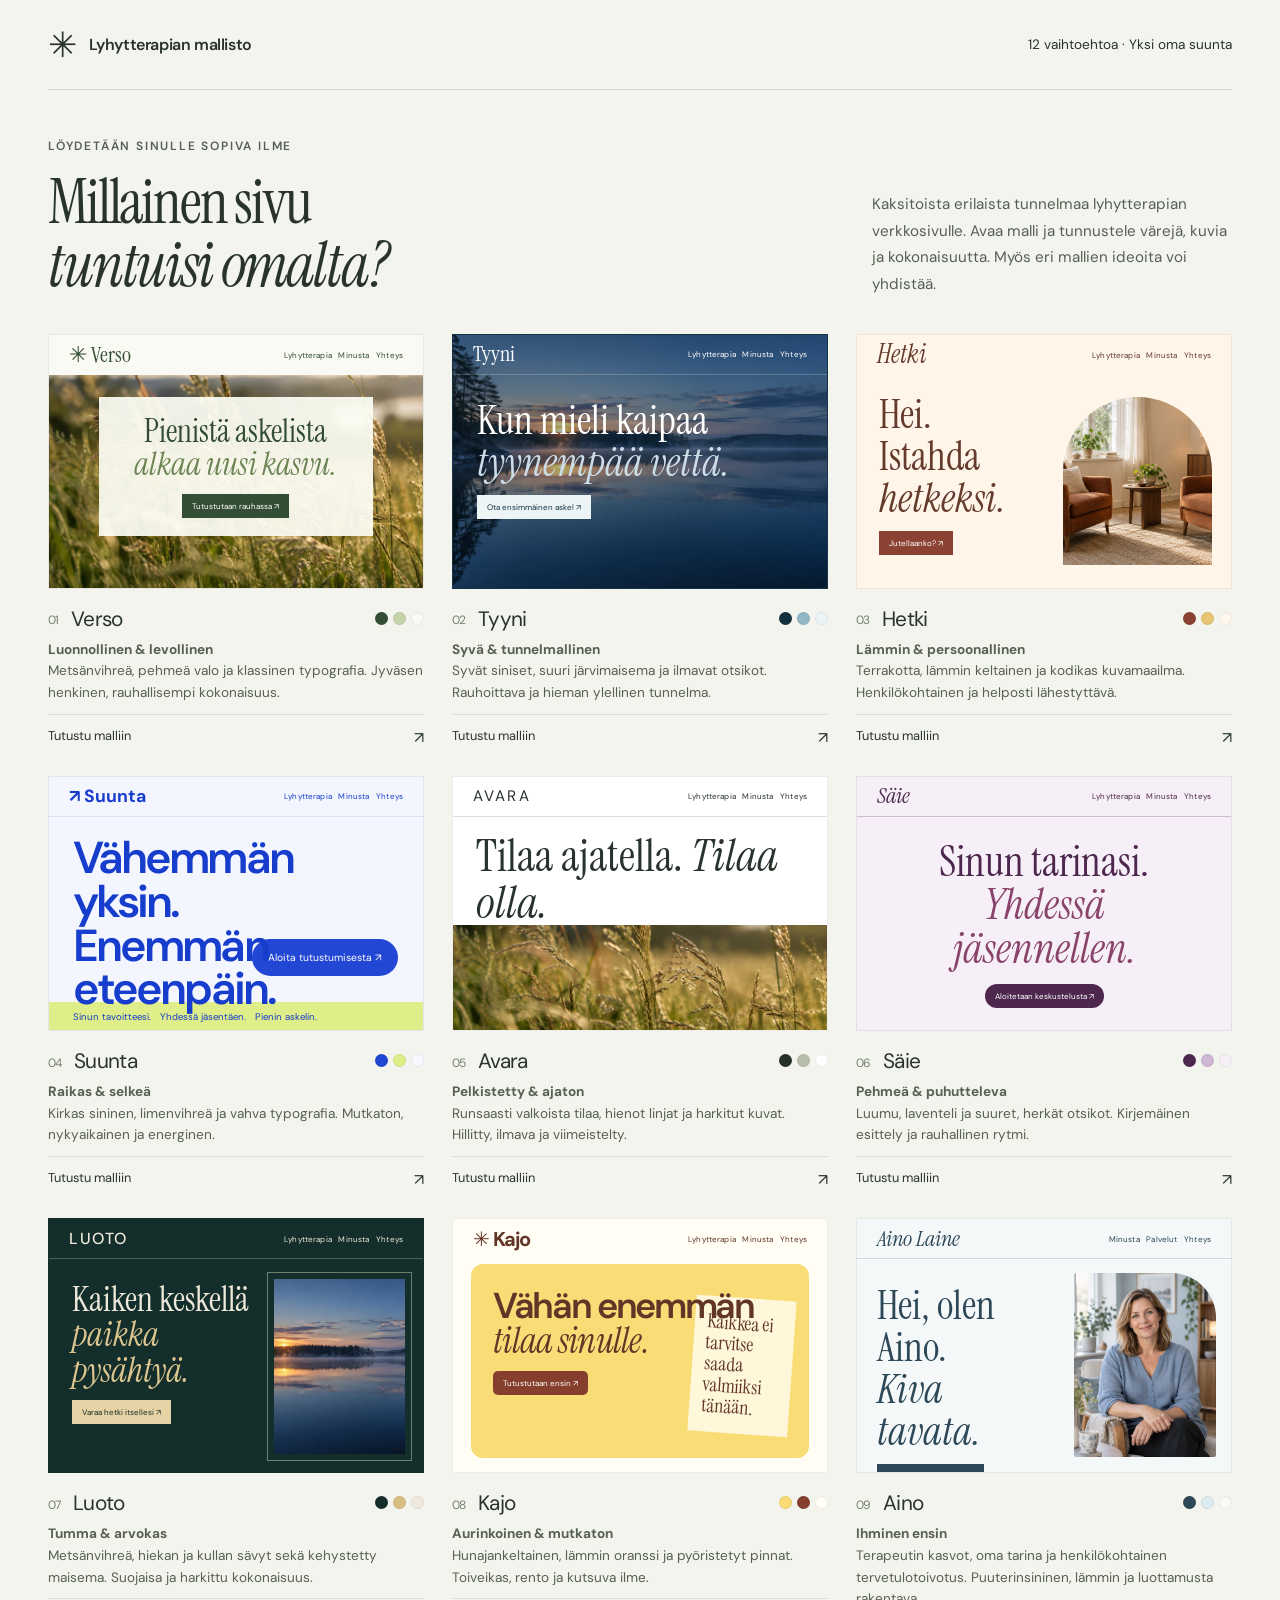
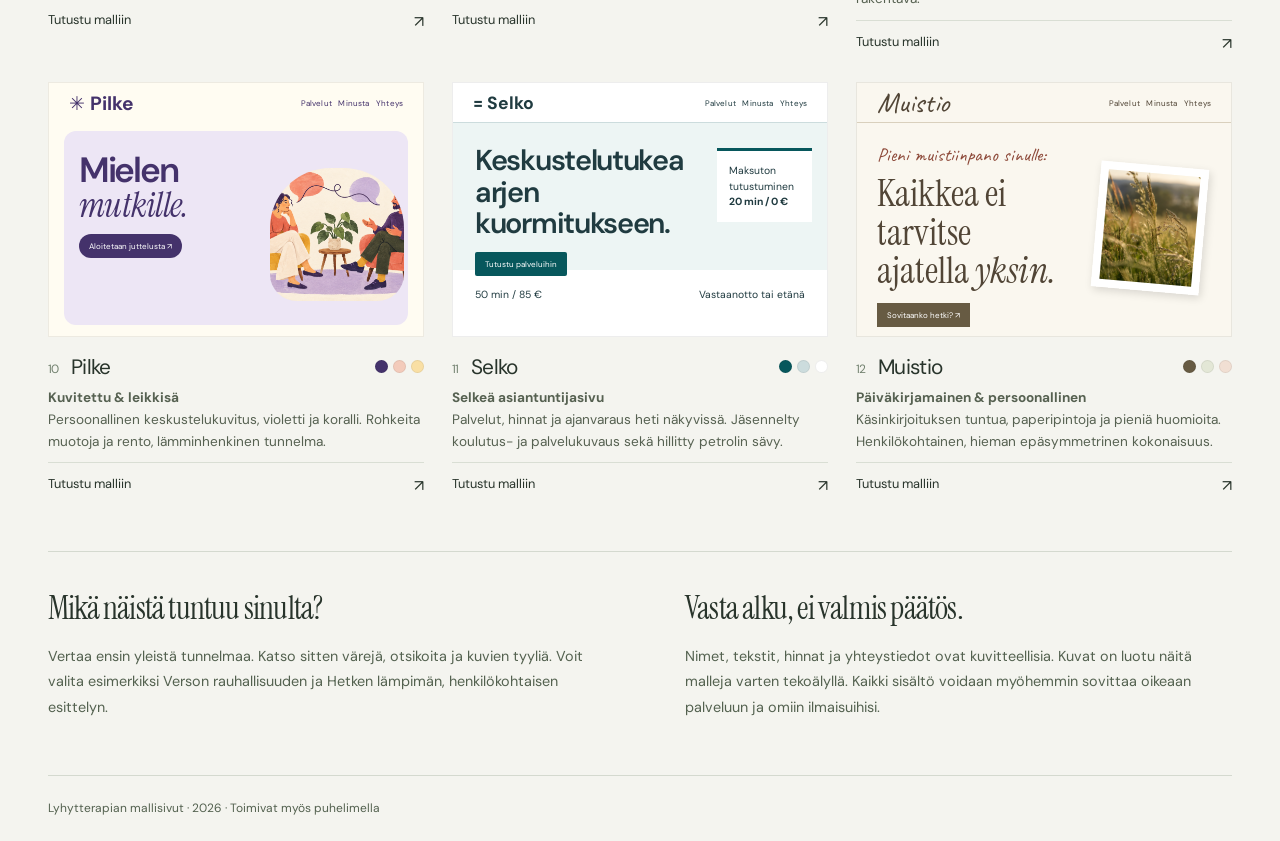
==== commit 0c7d17b7: "Add personal, illustrated, practical and journal therapy templates" ====
--- a/index.html
+++ b/index.html
@@ -1,7 +1,7 @@
 <!doctype html>
 <html lang="fi"><head><meta charset="utf-8"><meta name="viewport" content="width=device-width,initial-scale=1">
-<title>Kahdeksan ilmettä — Lyhytterapian mallisivut</title><meta name="description" content="Tutustu kahdeksaan erilaiseen lyhytterapian verkkosivumalliin: Verso, Tyyni, Hetki, Suunta, Avara, Säie, Luoto ja Kajo."><meta name="robots" content="noindex,nofollow">
+<title>Kaksitoista ilmettä — Lyhytterapian mallisivut</title><meta name="description" content="Tutustu kahteentoista erilaiseen lyhytterapian verkkosivumalliin: Verso, Tyyni, Hetki, Suunta, Avara, Säie, Luoto, Kajo, Aino, Pilke, Selko ja Muistio."><meta name="robots" content="noindex,nofollow">
 <meta name="theme-color" content="#344e35">
 <link rel="icon" type="image/svg+xml" href="data:image/svg+xml,%3Csvg xmlns='http://www.w3.org/2000/svg' viewBox='0 0 40 40'%3E%3Crect width='40' height='40' rx='20' fill='%23344e35'/%3E%3Cpath d='M12 21l6 6 11-15' fill='none' stroke='%23fff' stroke-width='3'/%3E%3C/svg%3E">
-<link rel="stylesheet" href="assets/style.css?v=2"><link rel="stylesheet" href="assets/additions.css?v=1"><script src="assets/site.js" defer></script></head><body class="collection">
-<a class="skip" href="#sisalto">Siirry sisältöön</a><div class="gallery-wrap"><header class="gallery-head"><a class="collection-logo" href="index.html"><span aria-hidden="true">✳</span> Lyhytterapian mallisto</a><span>8 vaihtoehtoa · Yksi oma suunta</span></header><main id="sisalto"><section class="gallery-intro"><div><p class="eyebrow">Löydetään sinulle sopiva ilme</p><h1>Millainen sivu<br><em>tuntuisi omalta?</em></h1></div><p>Kahdeksan erilaista tunnelmaa lyhytterapian verkkosivulle. Avaa malli ja tunnustele värejä, kuvia ja kokonaisuutta. Myös eri mallien ideoita voi yhdistää.</p></section><section class="gallery-grid" aria-label="Kahdeksan verkkosivumallia"><article class="design-card"><a href="verso.html" aria-label="Avaa malli 1: Verso, luonnollinen & levollinen"><div class="preview preview-verso" aria-hidden="true"><img src="assets/meadow.png" alt="" width="1536" height="1024"><div class="preview-head">✳ Verso<small>Lyhytterapia &nbsp; Minusta &nbsp; Yhteys</small></div><div class="preview-panel"><div class="preview-title">Pienistä askelista<br><em>alkaa uusi kasvu.</em></div><span class="preview-button">Tutustutaan rauhassa ↗</span></div></div><div class="card-meta"><h2><span>01</span>Verso</h2><div class="swatches" aria-hidden="true"><i style="--swatch:#344e35"></i><i style="--swatch:#c4d3aa"></i><i style="--swatch:#f9faf4"></i></div></div><p><strong>Luonnollinen & levollinen</strong><br>Metsänvihreä, pehmeä valo ja klassinen typografia. Jyväsen henkinen, rauhallisempi kokonaisuus.</p><div class="card-open"><span>Tutustu malliin</span><span aria-hidden="true">↗</span></div></a></article><article class="design-card"><a href="tyyni.html" aria-label="Avaa malli 2: Tyyni, syvä & tunnelmallinen"><div class="preview preview-tyyni" aria-hidden="true"><img src="assets/lake.png" alt="" width="1536" height="1024"><div class="preview-head">Tyyni<small>Lyhytterapia &nbsp; Minusta &nbsp; Yhteys</small></div><div class="preview-content"><div class="preview-title">Kun mieli kaipaa<br><em>tyynempää vettä.</em></div><span class="preview-button">Ota ensimmäinen askel ↗</span></div></div><div class="card-meta"><h2><span>02</span>Tyyni</h2><div class="swatches" aria-hidden="true"><i style="--swatch:#112f3e"></i><i style="--swatch:#93b6c6"></i><i style="--swatch:#edf4f5"></i></div></div><p><strong>Syvä & tunnelmallinen</strong><br>Syvät siniset, suuri järvimaisema ja ilmavat otsikot. Rauhoittava ja hieman ylellinen tunnelma.</p><div class="card-open"><span>Tutustu malliin</span><span aria-hidden="true">↗</span></div></a></article><article class="design-card"><a href="hetki.html" aria-label="Avaa malli 3: Hetki, lämmin & persoonallinen"><div class="preview preview-hetki" aria-hidden="true"><div class="preview-head">Hetki<small>Lyhytterapia &nbsp; Minusta &nbsp; Yhteys</small></div><div class="preview-content"><div class="preview-title">Hei.<br>Istahda<br><em>hetkeksi.</em></div><span class="preview-button">Jutellaanko? ↗</span></div><img src="assets/therapy-room.png" alt="" width="1536" height="1024"></div><div class="card-meta"><h2><span>03</span>Hetki</h2><div class="swatches" aria-hidden="true"><i style="--swatch:#8b4232"></i><i style="--swatch:#e8c572"></i><i style="--swatch:#fff7ed"></i></div></div><p><strong>Lämmin & persoonallinen</strong><br>Terrakotta, lämmin keltainen ja kodikas kuvamaailma. Henkilökohtainen ja helposti lähestyttävä.</p><div class="card-open"><span>Tutustu malliin</span><span aria-hidden="true">↗</span></div></a></article><article class="design-card"><a href="suunta.html" aria-label="Avaa malli 4: Suunta, raikas & selkeä"><div class="preview preview-suunta" aria-hidden="true"><div class="preview-head">↗ Suunta<small>Lyhytterapia &nbsp; Minusta &nbsp; Yhteys</small></div><div class="preview-content"><div class="preview-title">Vähemmän yksin.<br>Enemmän<br>eteenpäin.</div><span class="preview-button">Aloita tutustumisesta ↗</span></div><div class="mini-band">Sinun tavoitteesi. &nbsp; Yhdessä jäsentäen. &nbsp; Pienin askelin.</div></div><div class="card-meta"><h2><span>04</span>Suunta</h2><div class="swatches" aria-hidden="true"><i style="--swatch:#2146d4"></i><i style="--swatch:#dfee88"></i><i style="--swatch:#f7f8ff"></i></div></div><p><strong>Raikas & selkeä</strong><br>Kirkas sininen, limenvihreä ja vahva typografia. Mutkaton, nykyaikainen ja energinen.</p><div class="card-open"><span>Tutustu malliin</span><span aria-hidden="true">↗</span></div></a></article><article class="design-card"><a href="avara.html" aria-label="Avaa malli 5: Avara, pelkistetty & ajaton"><div class="preview preview-avara" aria-hidden="true"><div class="preview-head">AVARA<small>Lyhytterapia &nbsp; Minusta &nbsp; Yhteys</small></div><div class="preview-title">Tilaa ajatella. <em>Tilaa olla.</em></div><img src="assets/meadow.png" alt="" width="1536" height="1024"></div><div class="card-meta"><h2><span>05</span>Avara</h2><div class="swatches" aria-hidden="true"><i style="--swatch:#27312a"></i><i style="--swatch:#b7beaa"></i><i style="--swatch:#ffffff"></i></div></div><p><strong>Pelkistetty & ajaton</strong><br>Runsaasti valkoista tilaa, hienot linjat ja harkitut kuvat. Hillitty, ilmava ja viimeistelty.</p><div class="card-open"><span>Tutustu malliin</span><span aria-hidden="true">↗</span></div></a></article><article class="design-card"><a href="saie.html" aria-label="Avaa malli 6: Säie, pehmeä & puhutteleva"><div class="preview preview-saie" aria-hidden="true"><div class="preview-head">Säie<small>Lyhytterapia &nbsp; Minusta &nbsp; Yhteys</small></div><div class="preview-content"><div class="preview-title">Sinun tarinasi.<br><em>Yhdessä<br>jäsennellen.</em></div><span class="preview-button">Aloitetaan keskustelusta ↗</span></div></div><div class="card-meta"><h2><span>06</span>Säie</h2><div class="swatches" aria-hidden="true"><i style="--swatch:#4d274d"></i><i style="--swatch:#cdb7d3"></i><i style="--swatch:#f6eff8"></i></div></div><p><strong>Pehmeä & puhutteleva</strong><br>Luumu, laventeli ja suuret, herkät otsikot. Kirjemäinen esittely ja rauhallinen rytmi.</p><div class="card-open"><span>Tutustu malliin</span><span aria-hidden="true">↗</span></div></a></article><article class="design-card"><a href="luoto.html" aria-label="Avaa malli 7: Luoto, tumma & arvokas"><div class="preview preview-luoto" aria-hidden="true"><div class="preview-head">LUOTO<small>Lyhytterapia &nbsp; Minusta &nbsp; Yhteys</small></div><div class="preview-content"><div class="preview-title">Kaiken keskellä<br><em>paikka<br>pysähtyä.</em></div><span class="preview-button">Varaa hetki itsellesi ↗</span></div><img src="assets/lake.png" alt="" width="1536" height="1024" loading="lazy"></div><div class="card-meta"><h2><span>07</span>Luoto</h2><div class="swatches" aria-hidden="true"><i style="--swatch:#142f2b"></i><i style="--swatch:#d7bd82"></i><i style="--swatch:#eee9da"></i></div></div><p><strong>Tumma & arvokas</strong><br>Metsänvihreä, hiekan ja kullan sävyt sekä kehystetty maisema. Suojaisa ja harkittu kokonaisuus.</p><div class="card-open"><span>Tutustu malliin</span><span aria-hidden="true">↗</span></div></a></article><article class="design-card"><a href="kajo.html" aria-label="Avaa malli 8: Kajo, aurinkoinen & mutkaton"><div class="preview preview-kajo" aria-hidden="true"><div class="preview-head">✳ Kajo<small>Lyhytterapia &nbsp; Minusta &nbsp; Yhteys</small></div><div class="preview-content"><div class="preview-title">Vähän enemmän<br><em>tilaa sinulle.</em></div><span class="preview-button">Tutustutaan ensin ↗</span><div class="preview-note">Kaikkea ei tarvitse saada valmiiksi tänään.</div></div></div><div class="card-meta"><h2><span>08</span>Kajo</h2><div class="swatches" aria-hidden="true"><i style="--swatch:#f9dc75"></i><i style="--swatch:#853f2c"></i><i style="--swatch:#fffdf4"></i></div></div><p><strong>Aurinkoinen & mutkaton</strong><br>Hunajankeltainen, lämmin oranssi ja pyöristetyt pinnat. Toiveikas, rento ja kutsuva ilme.</p><div class="card-open"><span>Tutustu malliin</span><span aria-hidden="true">↗</span></div></a></article></section><section class="gallery-bottom"><div><h2>Mikä näistä tuntuu sinulta?</h2><p>Vertaa ensin yleistä tunnelmaa. Katso sitten värejä, otsikoita ja kuvien tyyliä. Voit valita esimerkiksi Verson rauhallisuuden ja Hetken lämpimän, henkilökohtaisen esittelyn.</p></div><div><h2>Vasta alku, ei valmis päätös.</h2><p>Nimet, tekstit, hinnat ja yhteystiedot ovat kuvitteellisia. Kuvat on luotu näitä malleja varten tekoälyllä. Kaikki sisältö voidaan myöhemmin sovittaa oikeaan palveluun ja omiin ilmaisuihisi.</p></div></section></main><footer class="gallery-footer"><p>Lyhytterapian mallisivut · 2026 · Toimivat myös puhelimella</p></footer></div></body></html>
+<link rel="stylesheet" href="assets/style.css?v=2"><link rel="stylesheet" href="assets/additions.css?v=1"><link rel="stylesheet" href="assets/directions.css?v=4"><script src="assets/site.js" defer></script></head><body class="collection">
+<a class="skip" href="#sisalto">Siirry sisältöön</a><div class="gallery-wrap"><header class="gallery-head"><a class="collection-logo" href="index.html"><span aria-hidden="true">✳</span> Lyhytterapian mallisto</a><span>12 vaihtoehtoa · Yksi oma suunta</span></header><main id="sisalto"><section class="gallery-intro"><div><p class="eyebrow">Löydetään sinulle sopiva ilme</p><h1>Millainen sivu<br><em>tuntuisi omalta?</em></h1></div><p>Kaksitoista erilaista tunnelmaa lyhytterapian verkkosivulle. Avaa malli ja tunnustele värejä, kuvia ja kokonaisuutta. Myös eri mallien ideoita voi yhdistää.</p></section><section class="gallery-grid" aria-label="Kaksitoista verkkosivumallia"><article class="design-card"><a href="verso.html" aria-label="Avaa malli 1: Verso, luonnollinen & levollinen"><div class="preview preview-verso" aria-hidden="true"><img src="assets/meadow.png" alt="" width="1536" height="1024"><div class="preview-head">✳ Verso<small>Lyhytterapia &nbsp; Minusta &nbsp; Yhteys</small></div><div class="preview-panel"><div class="preview-title">Pienistä askelista<br><em>alkaa uusi kasvu.</em></div><span class="preview-button">Tutustutaan rauhassa ↗</span></div></div><div class="card-meta"><h2><span>01</span>Verso</h2><div class="swatches" aria-hidden="true"><i style="--swatch:#344e35"></i><i style="--swatch:#c4d3aa"></i><i style="--swatch:#f9faf4"></i></div></div><p><strong>Luonnollinen & levollinen</strong><br>Metsänvihreä, pehmeä valo ja klassinen typografia. Jyväsen henkinen, rauhallisempi kokonaisuus.</p><div class="card-open"><span>Tutustu malliin</span><span aria-hidden="true">↗</span></div></a></article><article class="design-card"><a href="tyyni.html" aria-label="Avaa malli 2: Tyyni, syvä & tunnelmallinen"><div class="preview preview-tyyni" aria-hidden="true"><img src="assets/lake.png" alt="" width="1536" height="1024"><div class="preview-head">Tyyni<small>Lyhytterapia &nbsp; Minusta &nbsp; Yhteys</small></div><div class="preview-content"><div class="preview-title">Kun mieli kaipaa<br><em>tyynempää vettä.</em></div><span class="preview-button">Ota ensimmäinen askel ↗</span></div></div><div class="card-meta"><h2><span>02</span>Tyyni</h2><div class="swatches" aria-hidden="true"><i style="--swatch:#112f3e"></i><i style="--swatch:#93b6c6"></i><i style="--swatch:#edf4f5"></i></div></div><p><strong>Syvä & tunnelmallinen</strong><br>Syvät siniset, suuri järvimaisema ja ilmavat otsikot. Rauhoittava ja hieman ylellinen tunnelma.</p><div class="card-open"><span>Tutustu malliin</span><span aria-hidden="true">↗</span></div></a></article><article class="design-card"><a href="hetki.html" aria-label="Avaa malli 3: Hetki, lämmin & persoonallinen"><div class="preview preview-hetki" aria-hidden="true"><div class="preview-head">Hetki<small>Lyhytterapia &nbsp; Minusta &nbsp; Yhteys</small></div><div class="preview-content"><div class="preview-title">Hei.<br>Istahda<br><em>hetkeksi.</em></div><span class="preview-button">Jutellaanko? ↗</span></div><img src="assets/therapy-room.png" alt="" width="1536" height="1024"></div><div class="card-meta"><h2><span>03</span>Hetki</h2><div class="swatches" aria-hidden="true"><i style="--swatch:#8b4232"></i><i style="--swatch:#e8c572"></i><i style="--swatch:#fff7ed"></i></div></div><p><strong>Lämmin & persoonallinen</strong><br>Terrakotta, lämmin keltainen ja kodikas kuvamaailma. Henkilökohtainen ja helposti lähestyttävä.</p><div class="card-open"><span>Tutustu malliin</span><span aria-hidden="true">↗</span></div></a></article><article class="design-card"><a href="suunta.html" aria-label="Avaa malli 4: Suunta, raikas & selkeä"><div class="preview preview-suunta" aria-hidden="true"><div class="preview-head">↗ Suunta<small>Lyhytterapia &nbsp; Minusta &nbsp; Yhteys</small></div><div class="preview-content"><div class="preview-title">Vähemmän yksin.<br>Enemmän<br>eteenpäin.</div><span class="preview-button">Aloita tutustumisesta ↗</span></div><div class="mini-band">Sinun tavoitteesi. &nbsp; Yhdessä jäsentäen. &nbsp; Pienin askelin.</div></div><div class="card-meta"><h2><span>04</span>Suunta</h2><div class="swatches" aria-hidden="true"><i style="--swatch:#2146d4"></i><i style="--swatch:#dfee88"></i><i style="--swatch:#f7f8ff"></i></div></div><p><strong>Raikas & selkeä</strong><br>Kirkas sininen, limenvihreä ja vahva typografia. Mutkaton, nykyaikainen ja energinen.</p><div class="card-open"><span>Tutustu malliin</span><span aria-hidden="true">↗</span></div></a></article><article class="design-card"><a href="avara.html" aria-label="Avaa malli 5: Avara, pelkistetty & ajaton"><div class="preview preview-avara" aria-hidden="true"><div class="preview-head">AVARA<small>Lyhytterapia &nbsp; Minusta &nbsp; Yhteys</small></div><div class="preview-title">Tilaa ajatella. <em>Tilaa olla.</em></div><img src="assets/meadow.png" alt="" width="1536" height="1024"></div><div class="card-meta"><h2><span>05</span>Avara</h2><div class="swatches" aria-hidden="true"><i style="--swatch:#27312a"></i><i style="--swatch:#b7beaa"></i><i style="--swatch:#ffffff"></i></div></div><p><strong>Pelkistetty & ajaton</strong><br>Runsaasti valkoista tilaa, hienot linjat ja harkitut kuvat. Hillitty, ilmava ja viimeistelty.</p><div class="card-open"><span>Tutustu malliin</span><span aria-hidden="true">↗</span></div></a></article><article class="design-card"><a href="saie.html" aria-label="Avaa malli 6: Säie, pehmeä & puhutteleva"><div class="preview preview-saie" aria-hidden="true"><div class="preview-head">Säie<small>Lyhytterapia &nbsp; Minusta &nbsp; Yhteys</small></div><div class="preview-content"><div class="preview-title">Sinun tarinasi.<br><em>Yhdessä<br>jäsennellen.</em></div><span class="preview-button">Aloitetaan keskustelusta ↗</span></div></div><div class="card-meta"><h2><span>06</span>Säie</h2><div class="swatches" aria-hidden="true"><i style="--swatch:#4d274d"></i><i style="--swatch:#cdb7d3"></i><i style="--swatch:#f6eff8"></i></div></div><p><strong>Pehmeä & puhutteleva</strong><br>Luumu, laventeli ja suuret, herkät otsikot. Kirjemäinen esittely ja rauhallinen rytmi.</p><div class="card-open"><span>Tutustu malliin</span><span aria-hidden="true">↗</span></div></a></article><article class="design-card"><a href="luoto.html" aria-label="Avaa malli 7: Luoto, tumma & arvokas"><div class="preview preview-luoto" aria-hidden="true"><div class="preview-head">LUOTO<small>Lyhytterapia &nbsp; Minusta &nbsp; Yhteys</small></div><div class="preview-content"><div class="preview-title">Kaiken keskellä<br><em>paikka<br>pysähtyä.</em></div><span class="preview-button">Varaa hetki itsellesi ↗</span></div><img src="assets/lake.png" alt="" width="1536" height="1024" loading="lazy"></div><div class="card-meta"><h2><span>07</span>Luoto</h2><div class="swatches" aria-hidden="true"><i style="--swatch:#142f2b"></i><i style="--swatch:#d7bd82"></i><i style="--swatch:#eee9da"></i></div></div><p><strong>Tumma & arvokas</strong><br>Metsänvihreä, hiekan ja kullan sävyt sekä kehystetty maisema. Suojaisa ja harkittu kokonaisuus.</p><div class="card-open"><span>Tutustu malliin</span><span aria-hidden="true">↗</span></div></a></article><article class="design-card"><a href="kajo.html" aria-label="Avaa malli 8: Kajo, aurinkoinen & mutkaton"><div class="preview preview-kajo" aria-hidden="true"><div class="preview-head">✳ Kajo<small>Lyhytterapia &nbsp; Minusta &nbsp; Yhteys</small></div><div class="preview-content"><div class="preview-title">Vähän enemmän<br><em>tilaa sinulle.</em></div><span class="preview-button">Tutustutaan ensin ↗</span><div class="preview-note">Kaikkea ei tarvitse saada valmiiksi tänään.</div></div></div><div class="card-meta"><h2><span>08</span>Kajo</h2><div class="swatches" aria-hidden="true"><i style="--swatch:#f9dc75"></i><i style="--swatch:#853f2c"></i><i style="--swatch:#fffdf4"></i></div></div><p><strong>Aurinkoinen & mutkaton</strong><br>Hunajankeltainen, lämmin oranssi ja pyöristetyt pinnat. Toiveikas, rento ja kutsuva ilme.</p><div class="card-open"><span>Tutustu malliin</span><span aria-hidden="true">↗</span></div></a></article><article class="design-card"><a href="aino.html" aria-label="Avaa malli 9: Aino, ihminen ensin"><div class="preview preview-aino" aria-hidden="true"><div class="preview-head">Aino Laine<small>Minusta &nbsp; Palvelut &nbsp; Yhteys</small></div><div class="preview-content"><div class="preview-title">Hei, olen Aino.<br><em>Kiva tavata.</em></div><span class="preview-button">Tutustutaan rauhassa ↗</span></div><img src="assets/aino-portrait.png" alt="" width="1024" height="1536" loading="lazy"></div><div class="card-meta"><h2><span>09</span>Aino</h2><div class="swatches" aria-hidden="true"><i style="--swatch:#2d4858"></i><i style="--swatch:#dcebef"></i><i style="--swatch:#f9faf7"></i></div></div><p><strong>Ihminen ensin</strong><br>Terapeutin kasvot, oma tarina ja henkilökohtainen tervetulotoivotus. Puuterinsininen, lämmin ja luottamusta rakentava.</p><div class="card-open"><span>Tutustu malliin</span><span aria-hidden="true">↗</span></div></a></article><article class="design-card"><a href="pilke.html" aria-label="Avaa malli 10: Pilke, kuvitettu & leikkisä"><div class="preview preview-pilke" aria-hidden="true"><div class="preview-head">✳ Pilke<small>Palvelut &nbsp; Minusta &nbsp; Yhteys</small></div><div class="preview-content"><div class="preview-title">Mielen<br><em>mutkille.</em></div><span class="preview-button">Aloitetaan juttelusta ↗</span></div><img src="assets/pilke-conversation.png" alt="" width="1536" height="1024" loading="lazy"></div><div class="card-meta"><h2><span>10</span>Pilke</h2><div class="swatches" aria-hidden="true"><i style="--swatch:#44326b"></i><i style="--swatch:#f3cbbb"></i><i style="--swatch:#f9dfa4"></i></div></div><p><strong>Kuvitettu & leikkisä</strong><br>Persoonallinen keskustelukuvitus, violetti ja koralli. Rohkeita muotoja ja rento, lämminhenkinen tunnelma.</p><div class="card-open"><span>Tutustu malliin</span><span aria-hidden="true">↗</span></div></a></article><article class="design-card"><a href="selko.html" aria-label="Avaa malli 11: Selko, selkeä asiantuntijasivu"><div class="preview preview-selko" aria-hidden="true"><div class="preview-head">= Selko<small>Palvelut &nbsp; Minusta &nbsp; Yhteys</small></div><div class="preview-content"><div class="preview-title">Keskustelutukea<br>arjen kuormitukseen.</div><span class="preview-button">Tutustu palveluihin</span></div><div class="mini-booking">Maksuton<br>tutustuminen<br><strong>20 min / 0 €</strong></div><div class="mini-facts"><span>50 min / 85 €</span><span>Vastaanotto tai etänä</span></div></div><div class="card-meta"><h2><span>11</span>Selko</h2><div class="swatches" aria-hidden="true"><i style="--swatch:#07575c"></i><i style="--swatch:#ccdcdd"></i><i style="--swatch:#ffffff"></i></div></div><p><strong>Selkeä asiantuntijasivu</strong><br>Palvelut, hinnat ja ajanvaraus heti näkyvissä. Jäsennelty koulutus- ja palvelukuvaus sekä hillitty petrolin sävy.</p><div class="card-open"><span>Tutustu malliin</span><span aria-hidden="true">↗</span></div></a></article><article class="design-card"><a href="muistio.html" aria-label="Avaa malli 12: Muistio, päiväkirjamainen & persoonallinen"><div class="preview preview-muistio" aria-hidden="true"><div class="preview-head">Muistio<small>Palvelut &nbsp; Minusta &nbsp; Yhteys</small></div><div class="preview-content"><div class="preview-hand">Pieni muistiinpano sinulle:</div><div class="preview-title">Kaikkea ei tarvitse<br>ajatella <em>yksin.</em></div><span class="preview-button">Sovitaanko hetki? ↗</span></div><img src="assets/meadow.png" alt="" width="1536" height="1024" loading="lazy"></div><div class="card-meta"><h2><span>12</span>Muistio</h2><div class="swatches" aria-hidden="true"><i style="--swatch:#675b43"></i><i style="--swatch:#e3e7d6"></i><i style="--swatch:#f1dfd3"></i></div></div><p><strong>Päiväkirjamainen & persoonallinen</strong><br>Käsinkirjoituksen tuntua, paperipintoja ja pieniä huomioita. Henkilökohtainen, hieman epäsymmetrinen kokonaisuus.</p><div class="card-open"><span>Tutustu malliin</span><span aria-hidden="true">↗</span></div></a></article></section><section class="gallery-bottom"><div><h2>Mikä näistä tuntuu sinulta?</h2><p>Vertaa ensin yleistä tunnelmaa. Katso sitten värejä, otsikoita ja kuvien tyyliä. Voit valita esimerkiksi Verson rauhallisuuden ja Hetken lämpimän, henkilökohtaisen esittelyn.</p></div><div><h2>Vasta alku, ei valmis päätös.</h2><p>Nimet, tekstit, hinnat ja yhteystiedot ovat kuvitteellisia. Kuvat on luotu näitä malleja varten tekoälyllä. Kaikki sisältö voidaan myöhemmin sovittaa oikeaan palveluun ja omiin ilmaisuihisi.</p></div></section></main><footer class="gallery-footer"><p>Lyhytterapian mallisivut · 2026 · Toimivat myös puhelimella</p></footer></div></body></html>
--- a/assets/directions.css
+++ b/assets/directions.css
@@ -0,0 +1,82 @@
+@import url('./handwriting.css');
+
+/* 09 — Aino: the person and their welcome come first. */
+.aino{--ink:#2d4858;--paper:#f9faf7;--line:#cbd7dc;background:var(--paper);color:#293f4c}
+.aino h1,.aino h2,.aino h3{font-family:var(--serif)}
+.aino .brand-name{font-style:italic;font-size:2.6rem}.aino .site-head{border-bottom:1px solid var(--line)}
+.aino-hero{display:grid;grid-template-columns:1.05fr 1fr;gap:80px;align-items:center;padding-block:48px 65px}
+.aino-hero h1{font-size:clamp(3.8rem,6.5vw,6.5rem);line-height:1.04}.aino-hero h1 em{color:#5a7d90}.aino-hero .lead{margin-block:26px}
+.aino-portrait{margin:0;position:relative}.aino-portrait img{height:600px;object-position:50% 36%;border-radius:4px 120px 4px 4px}
+.aino-portrait figcaption{font-size:.75rem;line-height:1.5;margin-top:12px;color:#556e7a}
+.aino-hello{font-family:'Caveat',cursive;font-size:2rem;margin:20px 0 0}
+.aino .blue-section{background:#dfebef}.aino .story-grid{display:grid;grid-template-columns:.7fr 1.3fr;gap:90px}.aino .story-grid h2{max-width:420px}
+.aino .story-copy{max-width:670px}.aino .story-copy .intro{font:2rem/1.35 var(--serif)}
+.aino .qualities{display:grid;grid-template-columns:repeat(3,1fr);gap:25px;padding-top:28px;margin-top:30px;border-top:1px solid #adc3cb}
+.aino .qualities strong{font-weight:500;display:block;margin-bottom:10px}.aino .qualities p{font-size:.9rem;margin:0}
+.aino .service{background:#fff;border:1px solid var(--line);padding:30px}.aino .service h3{font-size:2rem}.aino .service .num{margin-bottom:30px}
+.aino .personal-note{display:grid;grid-template-columns:1fr 1fr;gap:70px;align-items:center}.aino .personal-note img{height:420px;border-radius:4px}.aino .personal-note blockquote{font:2.8rem/1.2 var(--serif);margin:25px 0}.aino .personal-note cite{font:1rem 'DM Sans',sans-serif}
+.aino .contact{background:#2d4858;color:#f8faf7}.aino .contact .button{background:#dcebef;color:#203d4c}.aino .contact-info{border-color:#96acb5}
+
+/* 10 — Pilke: an illustrated, cheerful conversation. */
+.pilke{--ink:#44326b;--paper:#fffcf2;--line:#d8cee0;background:var(--paper);color:#39294f}
+.pilke h1,.pilke h2,.pilke h3{font-family:'DM Sans',Arial,sans-serif;font-weight:600;letter-spacing:-.055em;line-height:1.12}
+.pilke .brand-name{font:700 2.2rem 'DM Sans',sans-serif;letter-spacing:-.08em}.pilke .brand-mark{font-size:2.3rem;color:#b44532}.pilke .button{border-radius:50px;background:#44326b;color:white}
+.pilke-hero{background:#ede6f5;border-radius:28px;padding:50px;display:grid;grid-template-columns:1fr 1fr;gap:40px;align-items:center}
+.pilke-hero h1{font-size:clamp(3.4rem,5.9vw,5.8rem);letter-spacing:-.07em;line-height:1.03}.pilke-hero h1 em{font-family:var(--serif);font-weight:400;color:#84425b;letter-spacing:-.025em}.pilke-hero .lead{font-size:1.05rem;margin-block:26px}
+.pilke-hero img{height:auto;aspect-ratio:3/2;object-fit:contain;border-radius:24px}.pilke .button:hover{filter:brightness(1.2)}
+.pilke-topics{display:flex;justify-content:center;gap:20px;padding:28px 0;flex-wrap:wrap}.pilke-topics span{background:#f9dfa4;border:1px solid #c49e54;border-radius:40px;padding:12px 20px;font-size:.85rem;transform:rotate(-2deg)}.pilke-topics span:nth-child(2){background:#f3cbbb;border-color:#cd9a88;transform:rotate(2deg)}.pilke-topics span:nth-child(3){background:#dfdfef;border-color:#a8a4ca;transform:rotate(-1deg)}
+.pilke .service{background:#f8e3af;border:0;border-radius:28px;padding:32px;--line:#c8a666}.pilke .service:nth-child(2){background:#f4d3c6;--line:#d0a38f}.pilke .service:nth-child(3){background:#e4dcf0;--line:#b4a3c8}.pilke .service h3{font-size:1.5rem;overflow-wrap:anywhere}.pilke .service .num{margin-bottom:40px;font-size:1.5rem}
+.pilke .about-play{background:#44326b;color:#fff7e9;border-radius:28px;padding:60px;display:grid;grid-template-columns:.7fr 1.3fr;gap:75px;align-items:center}.pilke .about-play .large-hello{font:italic 6.7rem/1 var(--serif);color:#f7d994}.pilke .about-play h2{font-size:3rem;margin-bottom:25px}.pilke .about-play p:last-child{margin:0}
+.pilke .step{border:0;border-left:3px solid #c9b4d7;padding:0 0 0 25px}.pilke .step span{background:#f4d3c6;width:40px;height:40px;display:grid;place-items:center;border-radius:50%;margin-bottom:20px}.pilke .step h3{font-size:1.4rem}
+.pilke .contact{background:#f9dfa4;text-align:center;border-radius:28px;margin-bottom:35px;padding:60px}.pilke .contact h2{font-size:clamp(3rem,5vw,4.7rem)}.pilke .contact .lead{margin-inline:auto;max-width:500px}.pilke .contact-lines{display:flex;justify-content:center;gap:45px;border-top:1px solid #bb965b;padding-top:28px;margin-top:30px}.pilke .contact-lines p{font-size:.9rem;margin:0}
+
+/* 11 — Selko: immediate, practical information and clear next steps. */
+.selko{--ink:#07575c;--paper:#fff;--line:#ccdcdd;background:#fff;color:#203b40}.selko h1,.selko h2,.selko h3{font-family:'DM Sans',Arial,sans-serif;letter-spacing:-.035em;line-height:1.2;font-weight:600}
+.selko .brand-name{font:700 1.8rem 'DM Sans',Arial,sans-serif;letter-spacing:-.05em}.selko .brand-mark{background:#07575c;color:white;width:38px;height:38px;font-size:1.6rem;display:grid;place-items:center;border-radius:7px}
+.selko .site-head{min-height:90px;border-bottom:1px solid var(--line)}.selko .button{border-radius:5px}.selko h2{font-size:clamp(2rem,3.2vw,3rem)}
+.selko-intro{background:#edf5f4;border-bottom:1px solid var(--line);padding:50px 0}.selko-intro .wrap{display:grid;grid-template-columns:1.45fr .75fr;gap:75px;align-items:start}.selko-intro h1{font-size:clamp(2.6rem,4.3vw,4.1rem);letter-spacing:-.05em;max-width:720px}.selko-intro .lead{max-width:650px;margin-top:22px;font-size:1.05rem}.selko-intro .eyebrow{margin-bottom:16px}
+.selko .quick-facts{display:grid;grid-template-columns:repeat(3,1fr);gap:20px;margin:25px 0 0;padding-top:25px;border-top:1px solid #b7cfce}.selko .quick-facts dt{font-size:.8rem;margin-bottom:8px}.selko .quick-facts dd{margin:0;font-size:1rem;font-weight:600}
+.selko .booking-box{padding:28px;background:#fff;border:1px solid #b9d1cf;border-top:4px solid #07575c;box-shadow:0 5px 15px #154b4510}.selko .booking-box h2{font-size:1.5rem;letter-spacing:-.03em;margin-bottom:15px}.selko .booking-box p{font-size:.9rem}.selko .booking-box .button{width:100%;padding:14px;gap:12px;font-size:.9rem}.selko .booking-box .note{margin:15px 0 0;font-size:.8rem}
+.selko .section{padding:65px 0}.selko .section-intro{margin-bottom:30px}.selko .service{padding:25px;border-top:4px solid #2d7478;background:#fff}.selko .service h3{font-size:1.25rem;letter-spacing:-.03em}.selko .service .num{margin-bottom:22px}.selko .service .price{padding-top:18px}.selko .service .price strong{font-size:1.5rem}
+.selko .info-grid{display:grid;grid-template-columns:1fr 1fr;gap:60px}.selko .info-grid h2{margin-bottom:22px}.selko .credentials{margin:25px 0 0;border-top:1px solid var(--line)}.selko .credentials div{display:grid;grid-template-columns:130px 1fr;gap:25px;padding:18px 0;border-bottom:1px solid var(--line);font-size:.9rem;line-height:1.6}.selko .credentials dt{font-weight:600}.selko .credentials dd{margin:0}.selko .info-panel{background:#edf5f4;padding:30px;border:1px solid var(--line)}.selko .info-panel h3{font-size:1.3rem;margin-bottom:20px}.selko .plain-list{padding-left:20px;line-height:1.75;margin:0}.selko .plain-list li+li{margin-top:13px}.selko .steps{gap:30px}.selko .step h3{font-size:1.2rem}.selko .contact{background:#edf5f4;border-block:1px solid var(--line);padding:60px 0}.selko .contact h2{font-size:2.6rem}.selko .contact-info{border-color:#a8c4c2}
+
+/* 12 — Muistio: personal notes and a paper-like editorial layout. */
+.muistio{--ink:#514536;--paper:#faf7ef;--line:#d9d0bd;background:var(--paper);color:#514536}.muistio h1,.muistio h2,.muistio h3{font-family:var(--serif)}
+.muistio .hand{font-family:'Caveat',cursive}.muistio .brand-name{font:2.8rem 'Caveat',cursive}.muistio .brand small{font-size:.6rem}.muistio .site-head{border-bottom:1px solid var(--line)}.muistio .button{background:#675b43;color:#fffdf4;border-radius:3px}.muistio .eyebrow{color:#766545}
+.muistio-hero{display:grid;grid-template-columns:1.2fr .8fr;gap:90px;align-items:center;padding-block:55px 70px}.muistio-hero h1{font-size:clamp(3.6rem,6.5vw,6.3rem);line-height:1.05}.muistio-hero .hand{font-size:2.4rem;color:#8d4939;margin-bottom:18px;transform:rotate(-3deg)}.muistio-hero .lead{margin-block:24px;max-width:460px}.muistio-hero .text-link{margin-top:4px}
+.muistio-photo{margin:10px 12px 0 0;background:#fff;padding:15px 15px 20px;box-shadow:2px 7px 20px #56483116;transform:rotate(3deg)}.muistio-photo img{height:350px}.muistio-photo figcaption{font:1.65rem 'Caveat',cursive;text-align:center;padding-top:16px}.muistio-photo:before{content:'';position:absolute;width:100px;height:28px;background:#decfa899;top:-14px;left:calc(50% - 50px);transform:rotate(-5deg)}
+.muistio .margin-note{font:1.85rem/1.25 'Caveat',cursive;color:#8d4939;margin-top:26px;max-width:320px;transform:rotate(-2deg)}
+.muistio .notebook{background:#fffdf7;border:1px solid #d9d0bd;box-shadow:4px 5px 0 #e8e0ce;padding:55px;display:grid;grid-template-columns:.6fr 1.4fr;gap:60px}.muistio .notebook h2{margin-bottom:25px}.muistio .notebook .margin-column{border-right:1px solid #d7b7a9;padding-right:35px}.muistio .notebook .margin-column .hand{font-size:2.1rem;line-height:1.25}.muistio .notebook .margin-column .small{font-size:.8rem}.muistio .notebook .signature{font:2.5rem 'Caveat',cursive;color:#8d4939;margin-top:25px}
+.muistio .note-services{display:grid;grid-template-columns:repeat(3,minmax(0,1fr));gap:26px}.muistio .note-service{padding:32px;background:#efe3c5;border:1px solid #d7c79f;position:relative}.muistio .note-service:nth-child(2){background:#e3e7d6;border-color:#bcc4aa}.muistio .note-service:nth-child(3){background:#f1dfd3;border-color:#d4b8a8}.muistio .note-service h3{font:2rem 'Caveat',cursive;line-height:1.15;margin-bottom:20px}.muistio .note-service .num{font-size:.8rem;display:block;border-bottom:1px solid #aa987f;padding-bottom:18px;margin-bottom:25px}.muistio .note-service p{font-size:.95rem}.muistio .note-service .price{display:flex;gap:15px;align-items:baseline;border-top:1px solid #aa987f;padding-top:18px}.muistio .note-service .price strong{font:2rem var(--serif)}
+.muistio .steps .step h3{font:2rem 'Caveat',cursive;color:#8d4939}.muistio .contact{border-block:1px solid #d9d0bd;background:#ede6d5}.muistio .contact .hand{font-size:2rem;color:#8d4939;margin-bottom:15px}.muistio .contact-info{border-color:#ab9c7b}
+
+/* Collection thumbnails, including existing directions. */
+.collection .gallery-grid .design-card{grid-column:span 2}
+.collection .preview-luoto .preview-title{font-size:2.1rem}
+.preview-aino{background:#f5f8f8;color:#2d4858}.preview-aino .preview-head{font-style:italic;border-bottom:1px solid #cbd7dc}.preview-aino .preview-content{padding:25px 20px;width:57%}.preview-aino .preview-title{font-size:2.5rem}.preview-aino img{left:58%;top:54px;width:38%;height:184px;object-position:50% 35%;border-radius:2px 45px 2px 2px}.preview-aino .preview-button{background:#2d4858}
+.preview-pilke{background:#fffcf2;color:#44326b}.preview-pilke .preview-head{font:700 1.2rem 'DM Sans',sans-serif}.preview-pilke .preview-content{background:#ede6f5;margin:8px 15px;border-radius:12px;padding:22px 15px;height:194px}.preview-pilke .preview-title{font:600 2.2rem/.98 'DM Sans',sans-serif;letter-spacing:-.065em;max-width:60%}.preview-pilke .preview-title em{font-family:var(--serif);font-weight:400;letter-spacing:-.02em}.preview-pilke img{left:59%;top:85px;width:36%;height:133px;border-radius:45% 45% 20% 20%}.preview-pilke .preview-button{background:#44326b;border-radius:20px}
+.preview-selko{background:#fff;color:#203b40}.preview-selko .preview-head{font:700 1.1rem 'DM Sans',sans-serif;border-bottom:1px solid #ccdcdd}.preview-selko .preview-content{background:#edf5f4;padding:22px;height:147px}.preview-selko .preview-title{font:600 1.8rem/1.1 'DM Sans',sans-serif;letter-spacing:-.045em;max-width:65%}.preview-selko .preview-button{background:#07575c;border-radius:2px}.preview-selko .mini-booking{position:absolute;right:15px;top:65px;background:#fff;border-top:3px solid #07575c;width:95px;padding:12px;font-size:.65rem;line-height:1.5}.preview-selko .mini-facts{padding:18px 22px;font-size:.65rem;display:flex;justify-content:space-between;gap:15px}
+.preview-muistio{background:#faf7ef;color:#514536}.preview-muistio .preview-head{font:1.8rem 'Caveat',cursive;border-bottom:1px solid #d9d0bd}.preview-muistio .preview-content{padding:20px;width:60%}.preview-muistio .preview-title{font-size:2.3rem}.preview-muistio .preview-hand{font:1.2rem 'Caveat',cursive;color:#8d4939;margin-bottom:8px}.preview-muistio img{left:64%;top:82px;width:29%;height:126px;transform:rotate(5deg);border:8px solid #fff;box-shadow:2px 3px 8px #0002}.preview-muistio .preview-button{background:#675b43}
+
+@media(max-width:1100px){
+ .aino-hero{gap:45px}.aino-portrait img{height:530px}.aino .story-grid{gap:50px}.aino .personal-note{gap:45px}
+ .pilke-hero{gap:30px;padding:35px}.pilke-hero h1{font-size:4.3rem}.pilke .about-play{padding:45px;gap:45px}
+ .selko-intro .wrap{gap:40px}.selko .booking-box{padding:24px}.selko .info-grid{gap:40px}
+ .muistio-hero{gap:45px}.muistio-photo img{height:310px}.muistio .notebook{padding:40px;gap:40px}.muistio .note-service{padding:25px}
+ .preview-aino .preview-title,.preview-muistio .preview-title{font-size:2rem}.preview-selko .preview-title{font-size:1.4rem}.preview-pilke .preview-title{font-size:1.9rem}.preview-selko .mini-booking{width:80px;font-size:.6rem;padding:9px}
+}
+@media(max-width:800px){
+ .collection .gallery-grid .design-card{grid-column:auto}.aino-hero{gap:30px;padding-top:35px}.aino-hero h1{font-size:4rem}.aino-portrait img{height:470px}.aino .story-grid{grid-template-columns:1fr;gap:30px}.aino .qualities{gap:20px}.aino .personal-note{grid-template-columns:1fr;gap:30px}.aino .personal-note img{height:380px}.aino .personal-note blockquote{font-size:2.5rem}
+ .pilke-hero{grid-template-columns:1fr;gap:35px;padding:38px}.pilke-hero img{max-height:380px;max-width:500px;margin:auto;aspect-ratio:1.5;border-radius:20px}.pilke-hero h1{font-size:4.5rem}.pilke .about-play{grid-template-columns:1fr;gap:30px}.pilke .about-play .large-hello{font-size:4rem}.pilke .contact{padding:45px}.pilke .contact-lines{gap:30px}
+ .selko-intro .wrap{grid-template-columns:1fr;gap:30px}.selko .booking-box{max-width:600px}.selko .info-grid{grid-template-columns:1fr;gap:35px}.selko .quick-facts{max-width:650px}
+ .muistio-hero{gap:40px}.muistio-hero h1{font-size:4rem}.muistio-photo img{height:290px}.muistio .notebook{grid-template-columns:1fr;gap:25px}.muistio .notebook .margin-column{border-right:0;border-bottom:1px solid #d7b7a9;padding:0 0 20px}.muistio .notebook .margin-column .hand{margin:0 0 12px}.muistio .note-services{grid-template-columns:1fr;gap:20px}.muistio .note-service{padding:30px}
+ .preview-aino .preview-title{font-size:2.2rem}.preview-selko .preview-title{font-size:1.6rem}.preview-muistio .preview-title{font-size:2.2rem}
+}
+@media(max-width:540px){
+ .aino-hero{grid-template-columns:1fr;gap:30px;padding-top:30px;padding-bottom:40px}.aino-hero h1{font-size:clamp(3.7rem,16vw,4.5rem)}.aino-portrait img{height:440px;border-top-right-radius:90px}.aino-hello{font-size:1.8rem}.aino .qualities{grid-template-columns:1fr;gap:20px}.aino .story-copy .intro{font-size:1.8rem}.aino .personal-note img{height:300px}.aino .personal-note blockquote{font-size:2.3rem}.aino .service{padding:26px}
+ .pilke-hero{padding:28px 23px;border-radius:20px;gap:28px}.pilke-hero h1{font-size:clamp(2.9rem,13vw,3.9rem)}.pilke-hero .eyebrow{font-size:.65rem;letter-spacing:.07em}.pilke-hero .lead{font-size:.95rem}.pilke-hero .button{padding:14px 18px;gap:16px;font-size:.9rem}.pilke-topics{gap:12px;padding:24px 0}.pilke-topics span{font-size:.8rem;padding:10px 16px}.pilke .about-play{padding:30px 25px;border-radius:20px}.pilke .about-play h2{font-size:2.35rem}.pilke .service{padding:28px;border-radius:20px}.pilke .contact{padding:35px 22px;border-radius:20px}.pilke .contact h2{font-size:2.8rem}.pilke .contact .button{font-size:.85rem;gap:12px;padding:14px 16px}.pilke .contact-lines{flex-direction:column;gap:20px}
+ .selko-intro{padding:32px 0}.selko-intro h1{font-size:clamp(2.2rem,10vw,3rem)}.selko-intro .eyebrow{font-size:.65rem;letter-spacing:.07em}.selko .quick-facts{gap:16px;grid-template-columns:1fr}.selko .quick-facts>div{display:flex;justify-content:space-between;gap:20px}.selko .quick-facts dt,.selko .quick-facts dd{font-size:.85rem;margin:0}.selko .booking-box{padding:24px}.selko .section{padding:50px 0}.selko .info-panel{padding:25px}.selko .credentials div{grid-template-columns:1fr;gap:8px}.selko .contact h2{font-size:2.3rem}
+ .muistio-hero{grid-template-columns:1fr;gap:35px;padding-top:30px;padding-bottom:45px}.muistio-hero h1{font-size:clamp(3.5rem,15vw,4.4rem)}.muistio-hero .hand{font-size:2rem}.muistio-photo{margin:0 13px}.muistio-photo img{height:285px}.muistio .notebook{padding:28px 24px}.muistio .notebook h2{font-size:2.4rem}.muistio .margin-note{font-size:1.7rem}.muistio .contact .hand{font-size:1.8rem}
+ .preview-aino .preview-title{font-size:2.5rem}.preview-pilke .preview-title{font-size:2.1rem}.preview-muistio .preview-title{font-size:2.3rem}.preview-selko .preview-title{font-size:1.7rem}.preview-selko .mini-booking{width:86px}
+}
+@media(max-width:360px){.preview-aino .preview-title,.preview-muistio .preview-title{font-size:2rem}.preview-pilke .preview-title{font-size:1.7rem}.preview-selko .preview-title{font-size:1.3rem}.pilke .contact h2{font-size:2.45rem}.pilke .contact .button{width:100%;font-size:.8rem}.aino-portrait img{height:390px}.selko-intro .wrap{grid-template-columns:minmax(0,1fr)}.selko-intro .wrap>div{min-width:0}.selko-intro h1{font-size:1.95rem}}
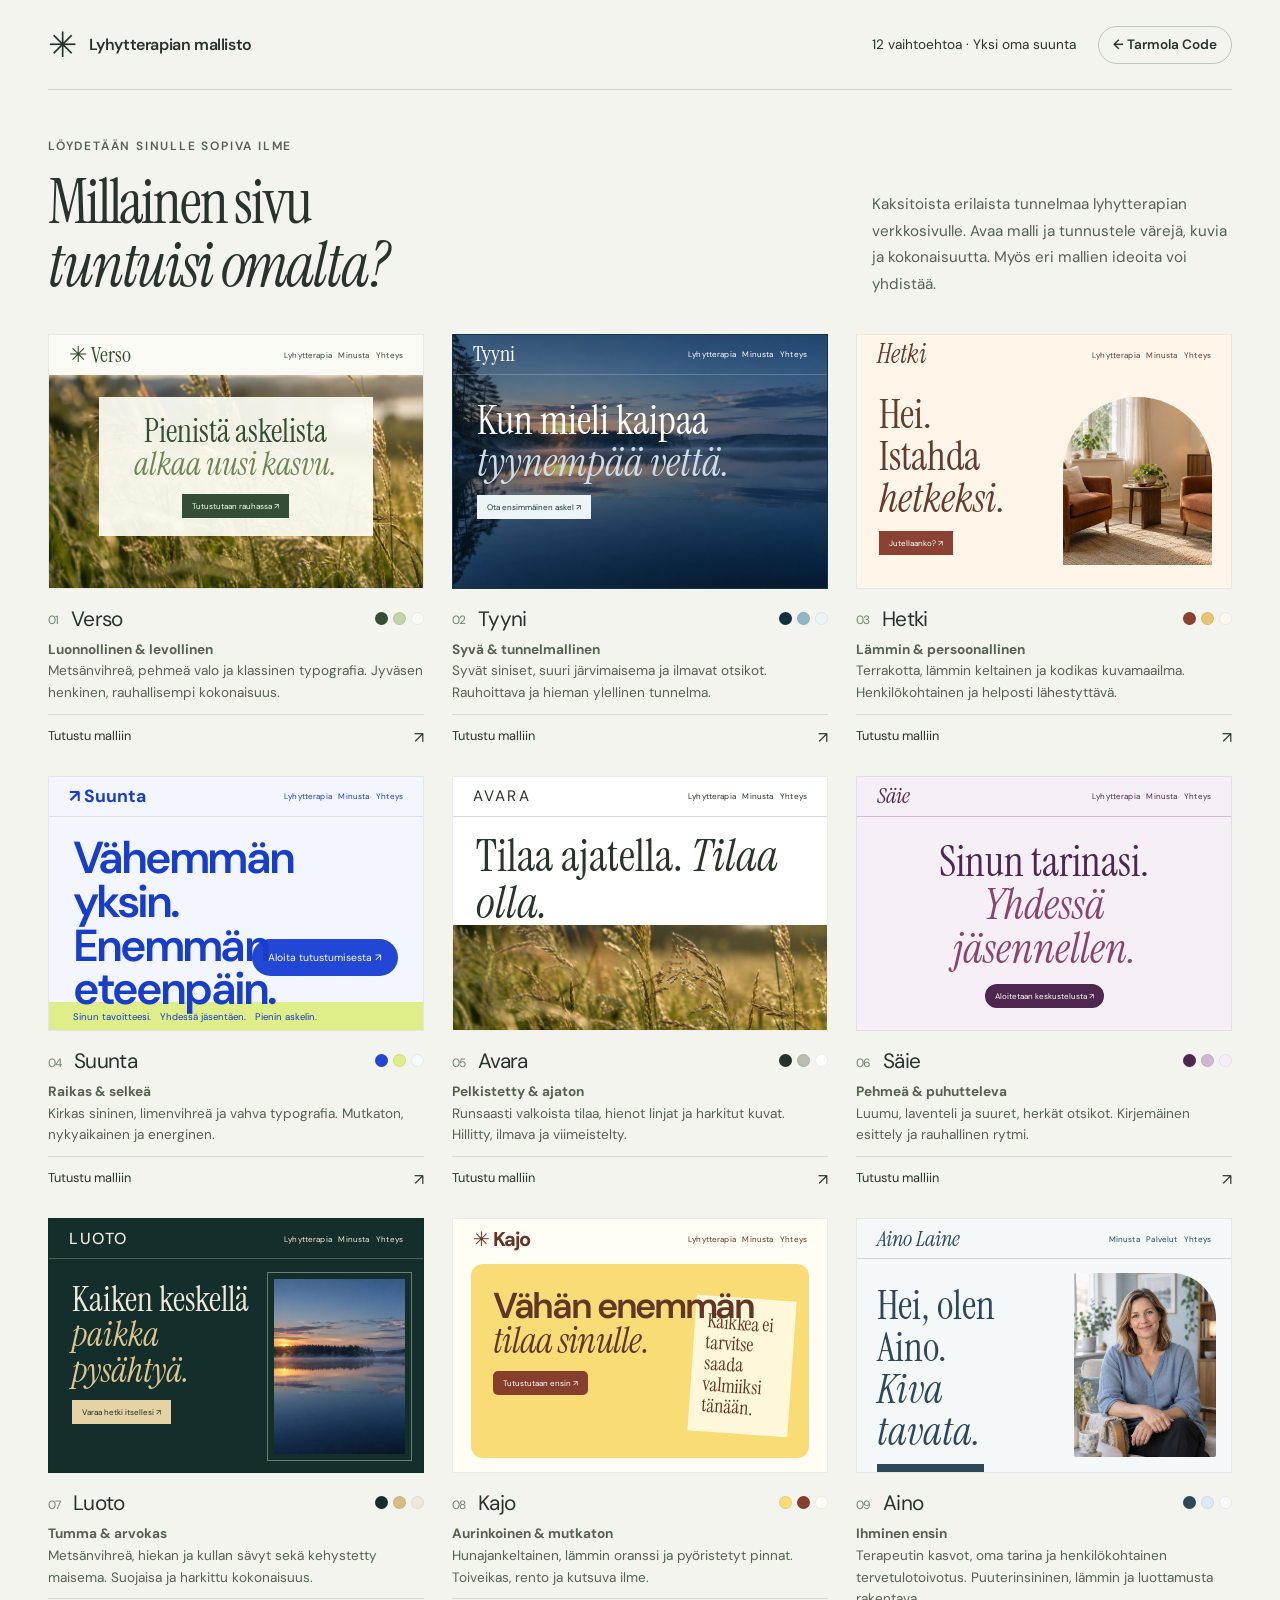
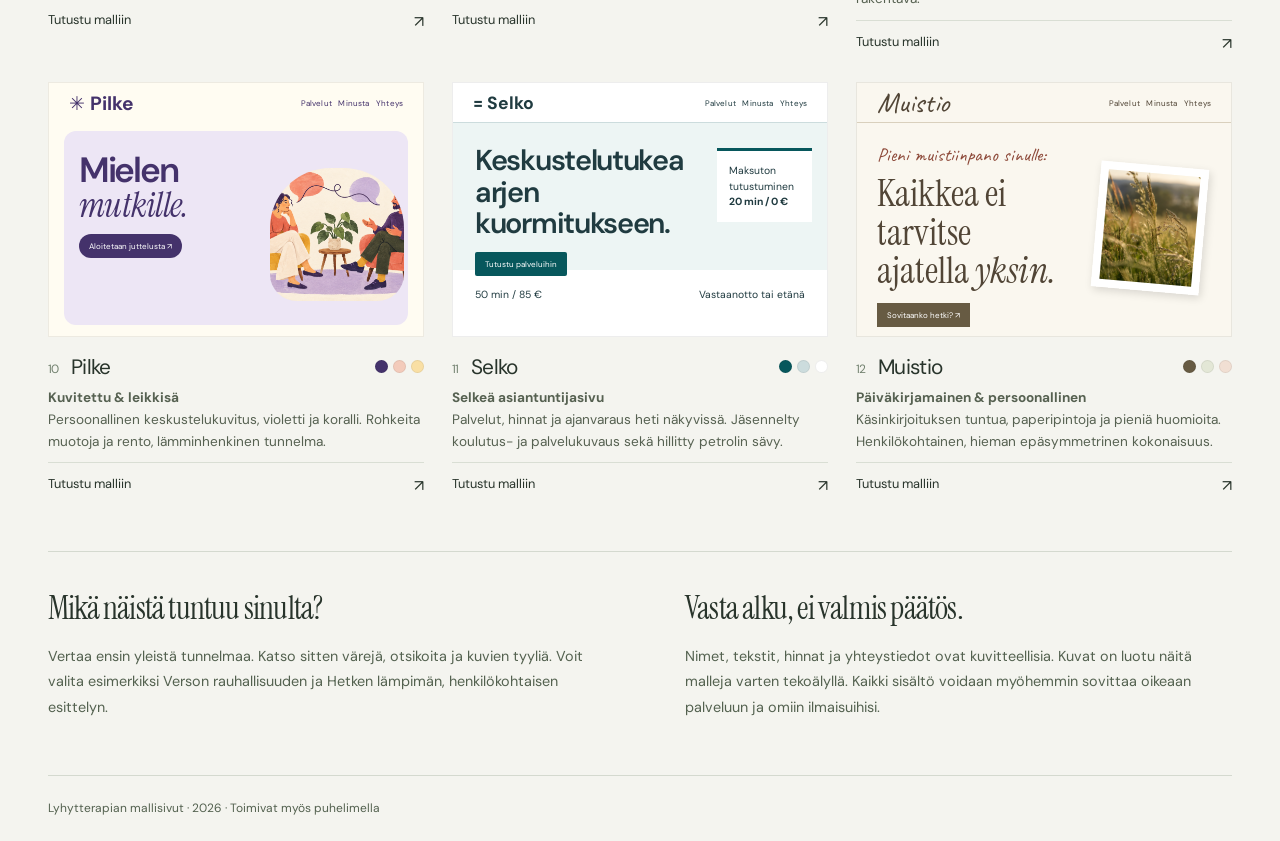
==== commit de968149: "Lisää paluulinkki Tarmola Code -sivulle" ====
--- a/index.html
+++ b/index.html
@@ -3,5 +3,5 @@
 <title>Kaksitoista ilmettä — Lyhytterapian mallisivut</title><meta name="description" content="Tutustu kahteentoista erilaiseen lyhytterapian verkkosivumalliin: Verso, Tyyni, Hetki, Suunta, Avara, Säie, Luoto, Kajo, Aino, Pilke, Selko ja Muistio."><meta name="robots" content="noindex,nofollow">
 <meta name="theme-color" content="#344e35">
 <link rel="icon" type="image/svg+xml" href="data:image/svg+xml,%3Csvg xmlns='http://www.w3.org/2000/svg' viewBox='0 0 40 40'%3E%3Crect width='40' height='40' rx='20' fill='%23344e35'/%3E%3Cpath d='M12 21l6 6 11-15' fill='none' stroke='%23fff' stroke-width='3'/%3E%3C/svg%3E">
-<link rel="stylesheet" href="assets/style.css?v=2"><link rel="stylesheet" href="assets/additions.css?v=1"><link rel="stylesheet" href="assets/directions.css?v=4"><script src="assets/site.js" defer></script></head><body class="collection">
-<a class="skip" href="#sisalto">Siirry sisältöön</a><div class="gallery-wrap"><header class="gallery-head"><a class="collection-logo" href="index.html"><span aria-hidden="true">✳</span> Lyhytterapian mallisto</a><span>12 vaihtoehtoa · Yksi oma suunta</span></header><main id="sisalto"><section class="gallery-intro"><div><p class="eyebrow">Löydetään sinulle sopiva ilme</p><h1>Millainen sivu<br><em>tuntuisi omalta?</em></h1></div><p>Kaksitoista erilaista tunnelmaa lyhytterapian verkkosivulle. Avaa malli ja tunnustele värejä, kuvia ja kokonaisuutta. Myös eri mallien ideoita voi yhdistää.</p></section><section class="gallery-grid" aria-label="Kaksitoista verkkosivumallia"><article class="design-card"><a href="verso.html" aria-label="Avaa malli 1: Verso, luonnollinen & levollinen"><div class="preview preview-verso" aria-hidden="true"><img src="assets/meadow.png" alt="" width="1536" height="1024"><div class="preview-head">✳ Verso<small>Lyhytterapia &nbsp; Minusta &nbsp; Yhteys</small></div><div class="preview-panel"><div class="preview-title">Pienistä askelista<br><em>alkaa uusi kasvu.</em></div><span class="preview-button">Tutustutaan rauhassa ↗</span></div></div><div class="card-meta"><h2><span>01</span>Verso</h2><div class="swatches" aria-hidden="true"><i style="--swatch:#344e35"></i><i style="--swatch:#c4d3aa"></i><i style="--swatch:#f9faf4"></i></div></div><p><strong>Luonnollinen & levollinen</strong><br>Metsänvihreä, pehmeä valo ja klassinen typografia. Jyväsen henkinen, rauhallisempi kokonaisuus.</p><div class="card-open"><span>Tutustu malliin</span><span aria-hidden="true">↗</span></div></a></article><article class="design-card"><a href="tyyni.html" aria-label="Avaa malli 2: Tyyni, syvä & tunnelmallinen"><div class="preview preview-tyyni" aria-hidden="true"><img src="assets/lake.png" alt="" width="1536" height="1024"><div class="preview-head">Tyyni<small>Lyhytterapia &nbsp; Minusta &nbsp; Yhteys</small></div><div class="preview-content"><div class="preview-title">Kun mieli kaipaa<br><em>tyynempää vettä.</em></div><span class="preview-button">Ota ensimmäinen askel ↗</span></div></div><div class="card-meta"><h2><span>02</span>Tyyni</h2><div class="swatches" aria-hidden="true"><i style="--swatch:#112f3e"></i><i style="--swatch:#93b6c6"></i><i style="--swatch:#edf4f5"></i></div></div><p><strong>Syvä & tunnelmallinen</strong><br>Syvät siniset, suuri järvimaisema ja ilmavat otsikot. Rauhoittava ja hieman ylellinen tunnelma.</p><div class="card-open"><span>Tutustu malliin</span><span aria-hidden="true">↗</span></div></a></article><article class="design-card"><a href="hetki.html" aria-label="Avaa malli 3: Hetki, lämmin & persoonallinen"><div class="preview preview-hetki" aria-hidden="true"><div class="preview-head">Hetki<small>Lyhytterapia &nbsp; Minusta &nbsp; Yhteys</small></div><div class="preview-content"><div class="preview-title">Hei.<br>Istahda<br><em>hetkeksi.</em></div><span class="preview-button">Jutellaanko? ↗</span></div><img src="assets/therapy-room.png" alt="" width="1536" height="1024"></div><div class="card-meta"><h2><span>03</span>Hetki</h2><div class="swatches" aria-hidden="true"><i style="--swatch:#8b4232"></i><i style="--swatch:#e8c572"></i><i style="--swatch:#fff7ed"></i></div></div><p><strong>Lämmin & persoonallinen</strong><br>Terrakotta, lämmin keltainen ja kodikas kuvamaailma. Henkilökohtainen ja helposti lähestyttävä.</p><div class="card-open"><span>Tutustu malliin</span><span aria-hidden="true">↗</span></div></a></article><article class="design-card"><a href="suunta.html" aria-label="Avaa malli 4: Suunta, raikas & selkeä"><div class="preview preview-suunta" aria-hidden="true"><div class="preview-head">↗ Suunta<small>Lyhytterapia &nbsp; Minusta &nbsp; Yhteys</small></div><div class="preview-content"><div class="preview-title">Vähemmän yksin.<br>Enemmän<br>eteenpäin.</div><span class="preview-button">Aloita tutustumisesta ↗</span></div><div class="mini-band">Sinun tavoitteesi. &nbsp; Yhdessä jäsentäen. &nbsp; Pienin askelin.</div></div><div class="card-meta"><h2><span>04</span>Suunta</h2><div class="swatches" aria-hidden="true"><i style="--swatch:#2146d4"></i><i style="--swatch:#dfee88"></i><i style="--swatch:#f7f8ff"></i></div></div><p><strong>Raikas & selkeä</strong><br>Kirkas sininen, limenvihreä ja vahva typografia. Mutkaton, nykyaikainen ja energinen.</p><div class="card-open"><span>Tutustu malliin</span><span aria-hidden="true">↗</span></div></a></article><article class="design-card"><a href="avara.html" aria-label="Avaa malli 5: Avara, pelkistetty & ajaton"><div class="preview preview-avara" aria-hidden="true"><div class="preview-head">AVARA<small>Lyhytterapia &nbsp; Minusta &nbsp; Yhteys</small></div><div class="preview-title">Tilaa ajatella. <em>Tilaa olla.</em></div><img src="assets/meadow.png" alt="" width="1536" height="1024"></div><div class="card-meta"><h2><span>05</span>Avara</h2><div class="swatches" aria-hidden="true"><i style="--swatch:#27312a"></i><i style="--swatch:#b7beaa"></i><i style="--swatch:#ffffff"></i></div></div><p><strong>Pelkistetty & ajaton</strong><br>Runsaasti valkoista tilaa, hienot linjat ja harkitut kuvat. Hillitty, ilmava ja viimeistelty.</p><div class="card-open"><span>Tutustu malliin</span><span aria-hidden="true">↗</span></div></a></article><article class="design-card"><a href="saie.html" aria-label="Avaa malli 6: Säie, pehmeä & puhutteleva"><div class="preview preview-saie" aria-hidden="true"><div class="preview-head">Säie<small>Lyhytterapia &nbsp; Minusta &nbsp; Yhteys</small></div><div class="preview-content"><div class="preview-title">Sinun tarinasi.<br><em>Yhdessä<br>jäsennellen.</em></div><span class="preview-button">Aloitetaan keskustelusta ↗</span></div></div><div class="card-meta"><h2><span>06</span>Säie</h2><div class="swatches" aria-hidden="true"><i style="--swatch:#4d274d"></i><i style="--swatch:#cdb7d3"></i><i style="--swatch:#f6eff8"></i></div></div><p><strong>Pehmeä & puhutteleva</strong><br>Luumu, laventeli ja suuret, herkät otsikot. Kirjemäinen esittely ja rauhallinen rytmi.</p><div class="card-open"><span>Tutustu malliin</span><span aria-hidden="true">↗</span></div></a></article><article class="design-card"><a href="luoto.html" aria-label="Avaa malli 7: Luoto, tumma & arvokas"><div class="preview preview-luoto" aria-hidden="true"><div class="preview-head">LUOTO<small>Lyhytterapia &nbsp; Minusta &nbsp; Yhteys</small></div><div class="preview-content"><div class="preview-title">Kaiken keskellä<br><em>paikka<br>pysähtyä.</em></div><span class="preview-button">Varaa hetki itsellesi ↗</span></div><img src="assets/lake.png" alt="" width="1536" height="1024" loading="lazy"></div><div class="card-meta"><h2><span>07</span>Luoto</h2><div class="swatches" aria-hidden="true"><i style="--swatch:#142f2b"></i><i style="--swatch:#d7bd82"></i><i style="--swatch:#eee9da"></i></div></div><p><strong>Tumma & arvokas</strong><br>Metsänvihreä, hiekan ja kullan sävyt sekä kehystetty maisema. Suojaisa ja harkittu kokonaisuus.</p><div class="card-open"><span>Tutustu malliin</span><span aria-hidden="true">↗</span></div></a></article><article class="design-card"><a href="kajo.html" aria-label="Avaa malli 8: Kajo, aurinkoinen & mutkaton"><div class="preview preview-kajo" aria-hidden="true"><div class="preview-head">✳ Kajo<small>Lyhytterapia &nbsp; Minusta &nbsp; Yhteys</small></div><div class="preview-content"><div class="preview-title">Vähän enemmän<br><em>tilaa sinulle.</em></div><span class="preview-button">Tutustutaan ensin ↗</span><div class="preview-note">Kaikkea ei tarvitse saada valmiiksi tänään.</div></div></div><div class="card-meta"><h2><span>08</span>Kajo</h2><div class="swatches" aria-hidden="true"><i style="--swatch:#f9dc75"></i><i style="--swatch:#853f2c"></i><i style="--swatch:#fffdf4"></i></div></div><p><strong>Aurinkoinen & mutkaton</strong><br>Hunajankeltainen, lämmin oranssi ja pyöristetyt pinnat. Toiveikas, rento ja kutsuva ilme.</p><div class="card-open"><span>Tutustu malliin</span><span aria-hidden="true">↗</span></div></a></article><article class="design-card"><a href="aino.html" aria-label="Avaa malli 9: Aino, ihminen ensin"><div class="preview preview-aino" aria-hidden="true"><div class="preview-head">Aino Laine<small>Minusta &nbsp; Palvelut &nbsp; Yhteys</small></div><div class="preview-content"><div class="preview-title">Hei, olen Aino.<br><em>Kiva tavata.</em></div><span class="preview-button">Tutustutaan rauhassa ↗</span></div><img src="assets/aino-portrait.png" alt="" width="1024" height="1536" loading="lazy"></div><div class="card-meta"><h2><span>09</span>Aino</h2><div class="swatches" aria-hidden="true"><i style="--swatch:#2d4858"></i><i style="--swatch:#dcebef"></i><i style="--swatch:#f9faf7"></i></div></div><p><strong>Ihminen ensin</strong><br>Terapeutin kasvot, oma tarina ja henkilökohtainen tervetulotoivotus. Puuterinsininen, lämmin ja luottamusta rakentava.</p><div class="card-open"><span>Tutustu malliin</span><span aria-hidden="true">↗</span></div></a></article><article class="design-card"><a href="pilke.html" aria-label="Avaa malli 10: Pilke, kuvitettu & leikkisä"><div class="preview preview-pilke" aria-hidden="true"><div class="preview-head">✳ Pilke<small>Palvelut &nbsp; Minusta &nbsp; Yhteys</small></div><div class="preview-content"><div class="preview-title">Mielen<br><em>mutkille.</em></div><span class="preview-button">Aloitetaan juttelusta ↗</span></div><img src="assets/pilke-conversation.png" alt="" width="1536" height="1024" loading="lazy"></div><div class="card-meta"><h2><span>10</span>Pilke</h2><div class="swatches" aria-hidden="true"><i style="--swatch:#44326b"></i><i style="--swatch:#f3cbbb"></i><i style="--swatch:#f9dfa4"></i></div></div><p><strong>Kuvitettu & leikkisä</strong><br>Persoonallinen keskustelukuvitus, violetti ja koralli. Rohkeita muotoja ja rento, lämminhenkinen tunnelma.</p><div class="card-open"><span>Tutustu malliin</span><span aria-hidden="true">↗</span></div></a></article><article class="design-card"><a href="selko.html" aria-label="Avaa malli 11: Selko, selkeä asiantuntijasivu"><div class="preview preview-selko" aria-hidden="true"><div class="preview-head">= Selko<small>Palvelut &nbsp; Minusta &nbsp; Yhteys</small></div><div class="preview-content"><div class="preview-title">Keskustelutukea<br>arjen kuormitukseen.</div><span class="preview-button">Tutustu palveluihin</span></div><div class="mini-booking">Maksuton<br>tutustuminen<br><strong>20 min / 0 €</strong></div><div class="mini-facts"><span>50 min / 85 €</span><span>Vastaanotto tai etänä</span></div></div><div class="card-meta"><h2><span>11</span>Selko</h2><div class="swatches" aria-hidden="true"><i style="--swatch:#07575c"></i><i style="--swatch:#ccdcdd"></i><i style="--swatch:#ffffff"></i></div></div><p><strong>Selkeä asiantuntijasivu</strong><br>Palvelut, hinnat ja ajanvaraus heti näkyvissä. Jäsennelty koulutus- ja palvelukuvaus sekä hillitty petrolin sävy.</p><div class="card-open"><span>Tutustu malliin</span><span aria-hidden="true">↗</span></div></a></article><article class="design-card"><a href="muistio.html" aria-label="Avaa malli 12: Muistio, päiväkirjamainen & persoonallinen"><div class="preview preview-muistio" aria-hidden="true"><div class="preview-head">Muistio<small>Palvelut &nbsp; Minusta &nbsp; Yhteys</small></div><div class="preview-content"><div class="preview-hand">Pieni muistiinpano sinulle:</div><div class="preview-title">Kaikkea ei tarvitse<br>ajatella <em>yksin.</em></div><span class="preview-button">Sovitaanko hetki? ↗</span></div><img src="assets/meadow.png" alt="" width="1536" height="1024" loading="lazy"></div><div class="card-meta"><h2><span>12</span>Muistio</h2><div class="swatches" aria-hidden="true"><i style="--swatch:#675b43"></i><i style="--swatch:#e3e7d6"></i><i style="--swatch:#f1dfd3"></i></div></div><p><strong>Päiväkirjamainen & persoonallinen</strong><br>Käsinkirjoituksen tuntua, paperipintoja ja pieniä huomioita. Henkilökohtainen, hieman epäsymmetrinen kokonaisuus.</p><div class="card-open"><span>Tutustu malliin</span><span aria-hidden="true">↗</span></div></a></article></section><section class="gallery-bottom"><div><h2>Mikä näistä tuntuu sinulta?</h2><p>Vertaa ensin yleistä tunnelmaa. Katso sitten värejä, otsikoita ja kuvien tyyliä. Voit valita esimerkiksi Verson rauhallisuuden ja Hetken lämpimän, henkilökohtaisen esittelyn.</p></div><div><h2>Vasta alku, ei valmis päätös.</h2><p>Nimet, tekstit, hinnat ja yhteystiedot ovat kuvitteellisia. Kuvat on luotu näitä malleja varten tekoälyllä. Kaikki sisältö voidaan myöhemmin sovittaa oikeaan palveluun ja omiin ilmaisuihisi.</p></div></section></main><footer class="gallery-footer"><p>Lyhytterapian mallisivut · 2026 · Toimivat myös puhelimella</p></footer></div></body></html>
+<link rel="stylesheet" href="assets/style.css?v=3"><link rel="stylesheet" href="assets/additions.css?v=1"><link rel="stylesheet" href="assets/directions.css?v=4"><script src="assets/site.js" defer></script></head><body class="collection">
+<a class="skip" href="#sisalto">Siirry sisältöön</a><div class="gallery-wrap"><header class="gallery-head"><a class="collection-logo" href="index.html"><span aria-hidden="true">✳</span> Lyhytterapian mallisto</a><div class="gallery-head-actions"><span>12 vaihtoehtoa · Yksi oma suunta</span><a class="company-return" href="https://www.tarmola-code.fi">← Tarmola Code</a></div></header><main id="sisalto"><section class="gallery-intro"><div><p class="eyebrow">Löydetään sinulle sopiva ilme</p><h1>Millainen sivu<br><em>tuntuisi omalta?</em></h1></div><p>Kaksitoista erilaista tunnelmaa lyhytterapian verkkosivulle. Avaa malli ja tunnustele värejä, kuvia ja kokonaisuutta. Myös eri mallien ideoita voi yhdistää.</p></section><section class="gallery-grid" aria-label="Kaksitoista verkkosivumallia"><article class="design-card"><a href="verso.html" aria-label="Avaa malli 1: Verso, luonnollinen & levollinen"><div class="preview preview-verso" aria-hidden="true"><img src="assets/meadow.png" alt="" width="1536" height="1024"><div class="preview-head">✳ Verso<small>Lyhytterapia &nbsp; Minusta &nbsp; Yhteys</small></div><div class="preview-panel"><div class="preview-title">Pienistä askelista<br><em>alkaa uusi kasvu.</em></div><span class="preview-button">Tutustutaan rauhassa ↗</span></div></div><div class="card-meta"><h2><span>01</span>Verso</h2><div class="swatches" aria-hidden="true"><i style="--swatch:#344e35"></i><i style="--swatch:#c4d3aa"></i><i style="--swatch:#f9faf4"></i></div></div><p><strong>Luonnollinen & levollinen</strong><br>Metsänvihreä, pehmeä valo ja klassinen typografia. Jyväsen henkinen, rauhallisempi kokonaisuus.</p><div class="card-open"><span>Tutustu malliin</span><span aria-hidden="true">↗</span></div></a></article><article class="design-card"><a href="tyyni.html" aria-label="Avaa malli 2: Tyyni, syvä & tunnelmallinen"><div class="preview preview-tyyni" aria-hidden="true"><img src="assets/lake.png" alt="" width="1536" height="1024"><div class="preview-head">Tyyni<small>Lyhytterapia &nbsp; Minusta &nbsp; Yhteys</small></div><div class="preview-content"><div class="preview-title">Kun mieli kaipaa<br><em>tyynempää vettä.</em></div><span class="preview-button">Ota ensimmäinen askel ↗</span></div></div><div class="card-meta"><h2><span>02</span>Tyyni</h2><div class="swatches" aria-hidden="true"><i style="--swatch:#112f3e"></i><i style="--swatch:#93b6c6"></i><i style="--swatch:#edf4f5"></i></div></div><p><strong>Syvä & tunnelmallinen</strong><br>Syvät siniset, suuri järvimaisema ja ilmavat otsikot. Rauhoittava ja hieman ylellinen tunnelma.</p><div class="card-open"><span>Tutustu malliin</span><span aria-hidden="true">↗</span></div></a></article><article class="design-card"><a href="hetki.html" aria-label="Avaa malli 3: Hetki, lämmin & persoonallinen"><div class="preview preview-hetki" aria-hidden="true"><div class="preview-head">Hetki<small>Lyhytterapia &nbsp; Minusta &nbsp; Yhteys</small></div><div class="preview-content"><div class="preview-title">Hei.<br>Istahda<br><em>hetkeksi.</em></div><span class="preview-button">Jutellaanko? ↗</span></div><img src="assets/therapy-room.png" alt="" width="1536" height="1024"></div><div class="card-meta"><h2><span>03</span>Hetki</h2><div class="swatches" aria-hidden="true"><i style="--swatch:#8b4232"></i><i style="--swatch:#e8c572"></i><i style="--swatch:#fff7ed"></i></div></div><p><strong>Lämmin & persoonallinen</strong><br>Terrakotta, lämmin keltainen ja kodikas kuvamaailma. Henkilökohtainen ja helposti lähestyttävä.</p><div class="card-open"><span>Tutustu malliin</span><span aria-hidden="true">↗</span></div></a></article><article class="design-card"><a href="suunta.html" aria-label="Avaa malli 4: Suunta, raikas & selkeä"><div class="preview preview-suunta" aria-hidden="true"><div class="preview-head">↗ Suunta<small>Lyhytterapia &nbsp; Minusta &nbsp; Yhteys</small></div><div class="preview-content"><div class="preview-title">Vähemmän yksin.<br>Enemmän<br>eteenpäin.</div><span class="preview-button">Aloita tutustumisesta ↗</span></div><div class="mini-band">Sinun tavoitteesi. &nbsp; Yhdessä jäsentäen. &nbsp; Pienin askelin.</div></div><div class="card-meta"><h2><span>04</span>Suunta</h2><div class="swatches" aria-hidden="true"><i style="--swatch:#2146d4"></i><i style="--swatch:#dfee88"></i><i style="--swatch:#f7f8ff"></i></div></div><p><strong>Raikas & selkeä</strong><br>Kirkas sininen, limenvihreä ja vahva typografia. Mutkaton, nykyaikainen ja energinen.</p><div class="card-open"><span>Tutustu malliin</span><span aria-hidden="true">↗</span></div></a></article><article class="design-card"><a href="avara.html" aria-label="Avaa malli 5: Avara, pelkistetty & ajaton"><div class="preview preview-avara" aria-hidden="true"><div class="preview-head">AVARA<small>Lyhytterapia &nbsp; Minusta &nbsp; Yhteys</small></div><div class="preview-title">Tilaa ajatella. <em>Tilaa olla.</em></div><img src="assets/meadow.png" alt="" width="1536" height="1024"></div><div class="card-meta"><h2><span>05</span>Avara</h2><div class="swatches" aria-hidden="true"><i style="--swatch:#27312a"></i><i style="--swatch:#b7beaa"></i><i style="--swatch:#ffffff"></i></div></div><p><strong>Pelkistetty & ajaton</strong><br>Runsaasti valkoista tilaa, hienot linjat ja harkitut kuvat. Hillitty, ilmava ja viimeistelty.</p><div class="card-open"><span>Tutustu malliin</span><span aria-hidden="true">↗</span></div></a></article><article class="design-card"><a href="saie.html" aria-label="Avaa malli 6: Säie, pehmeä & puhutteleva"><div class="preview preview-saie" aria-hidden="true"><div class="preview-head">Säie<small>Lyhytterapia &nbsp; Minusta &nbsp; Yhteys</small></div><div class="preview-content"><div class="preview-title">Sinun tarinasi.<br><em>Yhdessä<br>jäsennellen.</em></div><span class="preview-button">Aloitetaan keskustelusta ↗</span></div></div><div class="card-meta"><h2><span>06</span>Säie</h2><div class="swatches" aria-hidden="true"><i style="--swatch:#4d274d"></i><i style="--swatch:#cdb7d3"></i><i style="--swatch:#f6eff8"></i></div></div><p><strong>Pehmeä & puhutteleva</strong><br>Luumu, laventeli ja suuret, herkät otsikot. Kirjemäinen esittely ja rauhallinen rytmi.</p><div class="card-open"><span>Tutustu malliin</span><span aria-hidden="true">↗</span></div></a></article><article class="design-card"><a href="luoto.html" aria-label="Avaa malli 7: Luoto, tumma & arvokas"><div class="preview preview-luoto" aria-hidden="true"><div class="preview-head">LUOTO<small>Lyhytterapia &nbsp; Minusta &nbsp; Yhteys</small></div><div class="preview-content"><div class="preview-title">Kaiken keskellä<br><em>paikka<br>pysähtyä.</em></div><span class="preview-button">Varaa hetki itsellesi ↗</span></div><img src="assets/lake.png" alt="" width="1536" height="1024" loading="lazy"></div><div class="card-meta"><h2><span>07</span>Luoto</h2><div class="swatches" aria-hidden="true"><i style="--swatch:#142f2b"></i><i style="--swatch:#d7bd82"></i><i style="--swatch:#eee9da"></i></div></div><p><strong>Tumma & arvokas</strong><br>Metsänvihreä, hiekan ja kullan sävyt sekä kehystetty maisema. Suojaisa ja harkittu kokonaisuus.</p><div class="card-open"><span>Tutustu malliin</span><span aria-hidden="true">↗</span></div></a></article><article class="design-card"><a href="kajo.html" aria-label="Avaa malli 8: Kajo, aurinkoinen & mutkaton"><div class="preview preview-kajo" aria-hidden="true"><div class="preview-head">✳ Kajo<small>Lyhytterapia &nbsp; Minusta &nbsp; Yhteys</small></div><div class="preview-content"><div class="preview-title">Vähän enemmän<br><em>tilaa sinulle.</em></div><span class="preview-button">Tutustutaan ensin ↗</span><div class="preview-note">Kaikkea ei tarvitse saada valmiiksi tänään.</div></div></div><div class="card-meta"><h2><span>08</span>Kajo</h2><div class="swatches" aria-hidden="true"><i style="--swatch:#f9dc75"></i><i style="--swatch:#853f2c"></i><i style="--swatch:#fffdf4"></i></div></div><p><strong>Aurinkoinen & mutkaton</strong><br>Hunajankeltainen, lämmin oranssi ja pyöristetyt pinnat. Toiveikas, rento ja kutsuva ilme.</p><div class="card-open"><span>Tutustu malliin</span><span aria-hidden="true">↗</span></div></a></article><article class="design-card"><a href="aino.html" aria-label="Avaa malli 9: Aino, ihminen ensin"><div class="preview preview-aino" aria-hidden="true"><div class="preview-head">Aino Laine<small>Minusta &nbsp; Palvelut &nbsp; Yhteys</small></div><div class="preview-content"><div class="preview-title">Hei, olen Aino.<br><em>Kiva tavata.</em></div><span class="preview-button">Tutustutaan rauhassa ↗</span></div><img src="assets/aino-portrait.png" alt="" width="1024" height="1536" loading="lazy"></div><div class="card-meta"><h2><span>09</span>Aino</h2><div class="swatches" aria-hidden="true"><i style="--swatch:#2d4858"></i><i style="--swatch:#dcebef"></i><i style="--swatch:#f9faf7"></i></div></div><p><strong>Ihminen ensin</strong><br>Terapeutin kasvot, oma tarina ja henkilökohtainen tervetulotoivotus. Puuterinsininen, lämmin ja luottamusta rakentava.</p><div class="card-open"><span>Tutustu malliin</span><span aria-hidden="true">↗</span></div></a></article><article class="design-card"><a href="pilke.html" aria-label="Avaa malli 10: Pilke, kuvitettu & leikkisä"><div class="preview preview-pilke" aria-hidden="true"><div class="preview-head">✳ Pilke<small>Palvelut &nbsp; Minusta &nbsp; Yhteys</small></div><div class="preview-content"><div class="preview-title">Mielen<br><em>mutkille.</em></div><span class="preview-button">Aloitetaan juttelusta ↗</span></div><img src="assets/pilke-conversation.png" alt="" width="1536" height="1024" loading="lazy"></div><div class="card-meta"><h2><span>10</span>Pilke</h2><div class="swatches" aria-hidden="true"><i style="--swatch:#44326b"></i><i style="--swatch:#f3cbbb"></i><i style="--swatch:#f9dfa4"></i></div></div><p><strong>Kuvitettu & leikkisä</strong><br>Persoonallinen keskustelukuvitus, violetti ja koralli. Rohkeita muotoja ja rento, lämminhenkinen tunnelma.</p><div class="card-open"><span>Tutustu malliin</span><span aria-hidden="true">↗</span></div></a></article><article class="design-card"><a href="selko.html" aria-label="Avaa malli 11: Selko, selkeä asiantuntijasivu"><div class="preview preview-selko" aria-hidden="true"><div class="preview-head">= Selko<small>Palvelut &nbsp; Minusta &nbsp; Yhteys</small></div><div class="preview-content"><div class="preview-title">Keskustelutukea<br>arjen kuormitukseen.</div><span class="preview-button">Tutustu palveluihin</span></div><div class="mini-booking">Maksuton<br>tutustuminen<br><strong>20 min / 0 €</strong></div><div class="mini-facts"><span>50 min / 85 €</span><span>Vastaanotto tai etänä</span></div></div><div class="card-meta"><h2><span>11</span>Selko</h2><div class="swatches" aria-hidden="true"><i style="--swatch:#07575c"></i><i style="--swatch:#ccdcdd"></i><i style="--swatch:#ffffff"></i></div></div><p><strong>Selkeä asiantuntijasivu</strong><br>Palvelut, hinnat ja ajanvaraus heti näkyvissä. Jäsennelty koulutus- ja palvelukuvaus sekä hillitty petrolin sävy.</p><div class="card-open"><span>Tutustu malliin</span><span aria-hidden="true">↗</span></div></a></article><article class="design-card"><a href="muistio.html" aria-label="Avaa malli 12: Muistio, päiväkirjamainen & persoonallinen"><div class="preview preview-muistio" aria-hidden="true"><div class="preview-head">Muistio<small>Palvelut &nbsp; Minusta &nbsp; Yhteys</small></div><div class="preview-content"><div class="preview-hand">Pieni muistiinpano sinulle:</div><div class="preview-title">Kaikkea ei tarvitse<br>ajatella <em>yksin.</em></div><span class="preview-button">Sovitaanko hetki? ↗</span></div><img src="assets/meadow.png" alt="" width="1536" height="1024" loading="lazy"></div><div class="card-meta"><h2><span>12</span>Muistio</h2><div class="swatches" aria-hidden="true"><i style="--swatch:#675b43"></i><i style="--swatch:#e3e7d6"></i><i style="--swatch:#f1dfd3"></i></div></div><p><strong>Päiväkirjamainen & persoonallinen</strong><br>Käsinkirjoituksen tuntua, paperipintoja ja pieniä huomioita. Henkilökohtainen, hieman epäsymmetrinen kokonaisuus.</p><div class="card-open"><span>Tutustu malliin</span><span aria-hidden="true">↗</span></div></a></article></section><section class="gallery-bottom"><div><h2>Mikä näistä tuntuu sinulta?</h2><p>Vertaa ensin yleistä tunnelmaa. Katso sitten värejä, otsikoita ja kuvien tyyliä. Voit valita esimerkiksi Verson rauhallisuuden ja Hetken lämpimän, henkilökohtaisen esittelyn.</p></div><div><h2>Vasta alku, ei valmis päätös.</h2><p>Nimet, tekstit, hinnat ja yhteystiedot ovat kuvitteellisia. Kuvat on luotu näitä malleja varten tekoälyllä. Kaikki sisältö voidaan myöhemmin sovittaa oikeaan palveluun ja omiin ilmaisuihisi.</p></div></section></main><footer class="gallery-footer"><p>Lyhytterapian mallisivut · 2026 · Toimivat myös puhelimella</p></footer></div></body></html>
--- a/assets/style.css
+++ b/assets/style.css
@@ -19,3 +19,14 @@
 @media(max-width:540px){h1{font-size:3.4rem}h2{font-size:2.65rem}.eyebrow{font-size:.75rem}.demo-bar{font-size:.75rem;padding:6px 16px}.demo-switch{gap:16px}.wrap,.gallery-wrap{width:calc(100% - 36px)}.brand-name{font-size:2.1rem}.brand small{font-size:.55rem}.site-head{gap:15px}.lead{font-size:1rem}.actions{gap:20px}.button{padding:14px 20px}.section{padding:55px 0}.section-intro h2{font-size:2.65rem}.steps{grid-template-columns:1fr;margin-top:30px;gap:22px}.step{padding-top:20px}.step span{margin-bottom:14px}.contact{padding:55px 0}.contact-info{grid-template-columns:1fr;gap:20px}.contact-grid{gap:25px}.split img{height:360px}.site-footer{font-size:.75rem}.footer-links{white-space:normal;flex-wrap:wrap}.verso-hero{min-height:580px;padding:35px 18px}.verso-panel{padding:37px 21px}.verso-panel h1{font-size:3.6rem}.verso-panel .lead{font-size:.95rem}.verso-panel .eyebrow{font-size:.66rem;letter-spacing:.1em}.verso-panel .button{font-size:.85rem;padding:14px 17px;gap:15px}.trust-line{gap:0;justify-content:space-around;flex-wrap:wrap;padding:17px 14px}.trust-line span{font-size:.75rem;padding:5px}.trust-line span:before{margin-right:6px}.verso .quote{font-size:2rem}.tyyni-hero{min-height:620px;padding-top:50px;padding-bottom:55px}.tyyni-hero h1{font-size:4.65rem}.tyyni-hero .lead{font-size:1rem;max-width:320px}.tyyni .hero-bottom{align-items:start;gap:20px}.tyyni .hero-bottom span{max-width:45%}.tyyni .intro-word{font-size:2rem}.tyyni .split img{height:350px}.hetki-hero{grid-template-columns:1fr;padding-top:24px;padding-bottom:25px;gap:35px}.hetki-hero h1{font-size:4.75rem}.hetki-hero .lead{margin:23px 0;max-width:350px}.hetki-hero figure{padding-bottom:35px;margin:0 14px 0 20px}.hetki-hero img{height:400px}.hetki-hero figcaption{left:-20px;bottom:6px;width:190px;font-size:1.65rem}.hetki .welcome-note{gap:15px;padding:18px;font-size:.8rem}.hetki .welcome-note span{font-size:1.3rem;white-space:nowrap}.hetki .intro-letter{grid-template-columns:1fr;gap:35px}.hetki .letter-badge{width:150px;font-size:2rem;padding:20px}.hetki .steps{padding:25px;gap:25px}.hetki .step{border-top:1px solid var(--line);padding-top:20px}.hetki .step:first-child{border:0;padding:0}.suunta-hero h1{font-size:3.95rem;letter-spacing:-.065em}.suunta-hero{padding-top:38px}.suunta-hero .eyebrow{font-size:.66rem;letter-spacing:.1em}.suunta-band{padding:19px 0}.suunta-band .wrap{flex-direction:column;gap:10px;font-size:.9rem}.suunta .service{padding:28px}.suunta .service .num{margin-bottom:30px}.suunta .statement{font-size:2.2rem}.suunta .contact h2{font-size:2.8rem}.avara-heading{grid-template-columns:1fr;gap:25px}.avara-hero{padding-top:36px}.avara-heading h1{font-size:4.4rem}.avara-heading .lead{margin-bottom:16px}.avara-landscape img{height:280px}.avara-landscape .image-label{left:14px;bottom:14px;font-size:.65rem;padding:12px 15px}.avara .service-list{margin-top:30px}.avara .service-row{grid-template-columns:1fr auto;gap:15px}.avara .service-row p{grid-column:1/-1;grid-row:2}.avara .service-row .price{grid-column:2;grid-row:1;text-align:right}.avara .service-row h3{font-size:1.55rem;line-height:1.15}.avara .service-row strong{font-size:1.7rem;white-space:nowrap}.avara .service-row .price small{font-size:.75rem}.avara .split img{height:350px}.gallery-head{min-height:74px;gap:20px}.gallery-head>span{font-size:.7rem;text-align:right;max-width:115px}.collection-logo{font-size:.85rem}.collection-logo span{font-size:1.9rem}.gallery-intro h1{font-size:3.4rem}.gallery-intro p{font-size:.9rem}.gallery-grid{grid-template-columns:1fr;gap:32px}.design-card:last-child{grid-column:auto}.preview{height:255px}.preview-verso>img{height:215px}.preview-verso .preview-title{font-size:2rem}.preview-hetki .preview-title{font-size:2.5rem}.preview-tyyni .preview-title{font-size:2.7rem}.preview-suunta .preview-title{font-size:2.6rem}.preview-suunta .preview-button{position:absolute;right:20px;bottom:52px;font-size:.5rem}.preview-avara .preview-title{font-size:2.8rem}.preview-avara img{height:107px}.gallery-bottom{grid-template-columns:1fr;gap:20px}.gallery-footer{flex-direction:column;gap:12px}.demo-dialog{padding:28px}.demo-dialog h2{font-size:2.4rem}}
 @media(max-width:360px){.suunta-hero>div{min-width:0}.suunta-hero h1{font-size:clamp(2.85rem,15.5vw,3.5rem)}.demo-bar{padding-inline:12px;gap:8px}.demo-switch{gap:12px}}
 @media(prefers-reduced-motion:reduce){html{scroll-behavior:auto}*,*:before,*:after{transition:none!important;animation:none!important}}
+
+/* Links between the public company site and this template collection. */
+.demo-home-links{display:flex;align-items:center;gap:20px;white-space:nowrap}
+.demo-home-links a:first-child,.company-return{font-weight:600}
+.company-return{display:inline-flex;align-items:center;justify-content:center;min-height:38px;padding:8px 14px;border:1px solid #bdc7ba;border-radius:999px;white-space:nowrap;transition:background .2s,border-color .2s,transform .2s}
+.company-return:hover{background:#fff;border-color:#8f9d8c;transform:translateY(-1px)}
+.gallery-head-actions{display:flex;align-items:center;gap:22px}
+
+@media(max-width:800px){.demo-home-links{gap:15px}.gallery-head-actions>span{display:none}}
+@media(max-width:540px){.demo-home-links{gap:12px}.demo-home-links a{font-size:.7rem}.company-return{min-height:34px;padding:7px 11px;font-size:.72rem}.gallery-head{gap:12px}}
+@media(max-width:360px){.demo-home-links a:nth-child(2){display:none}}
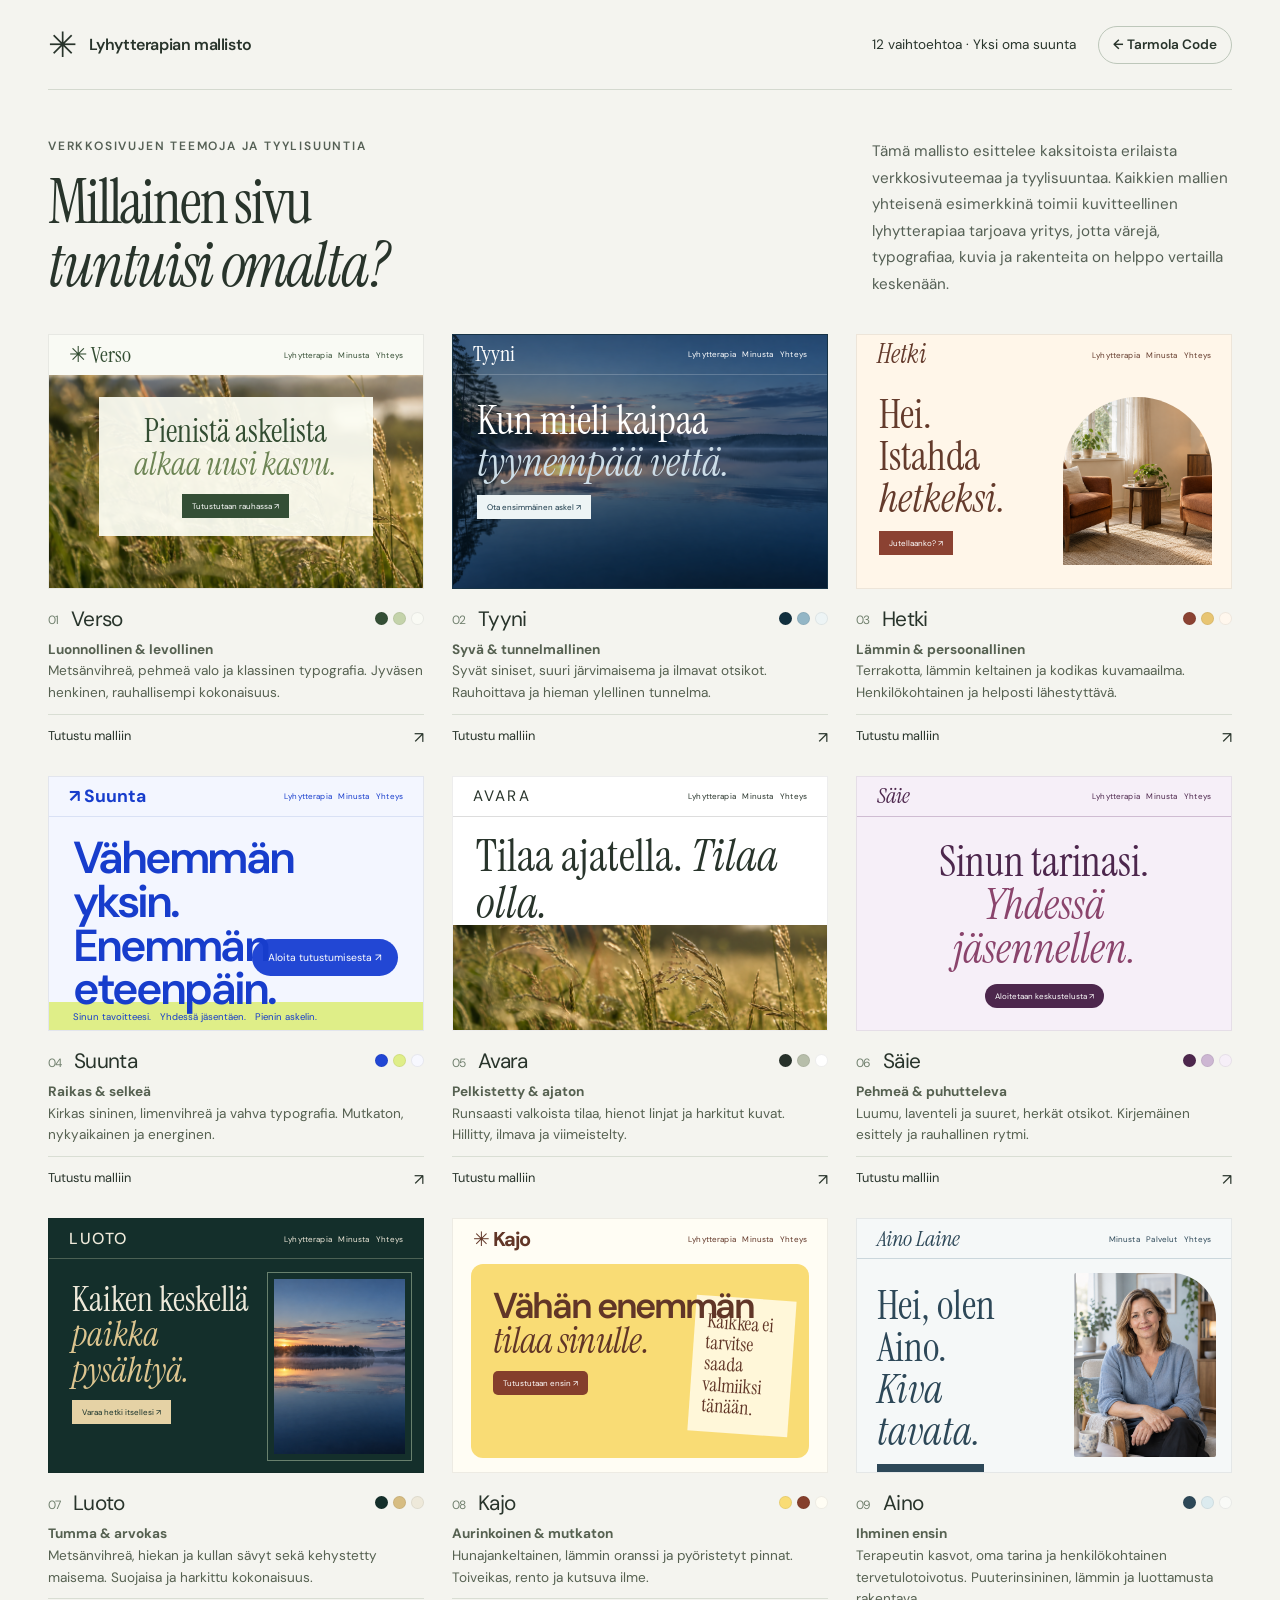
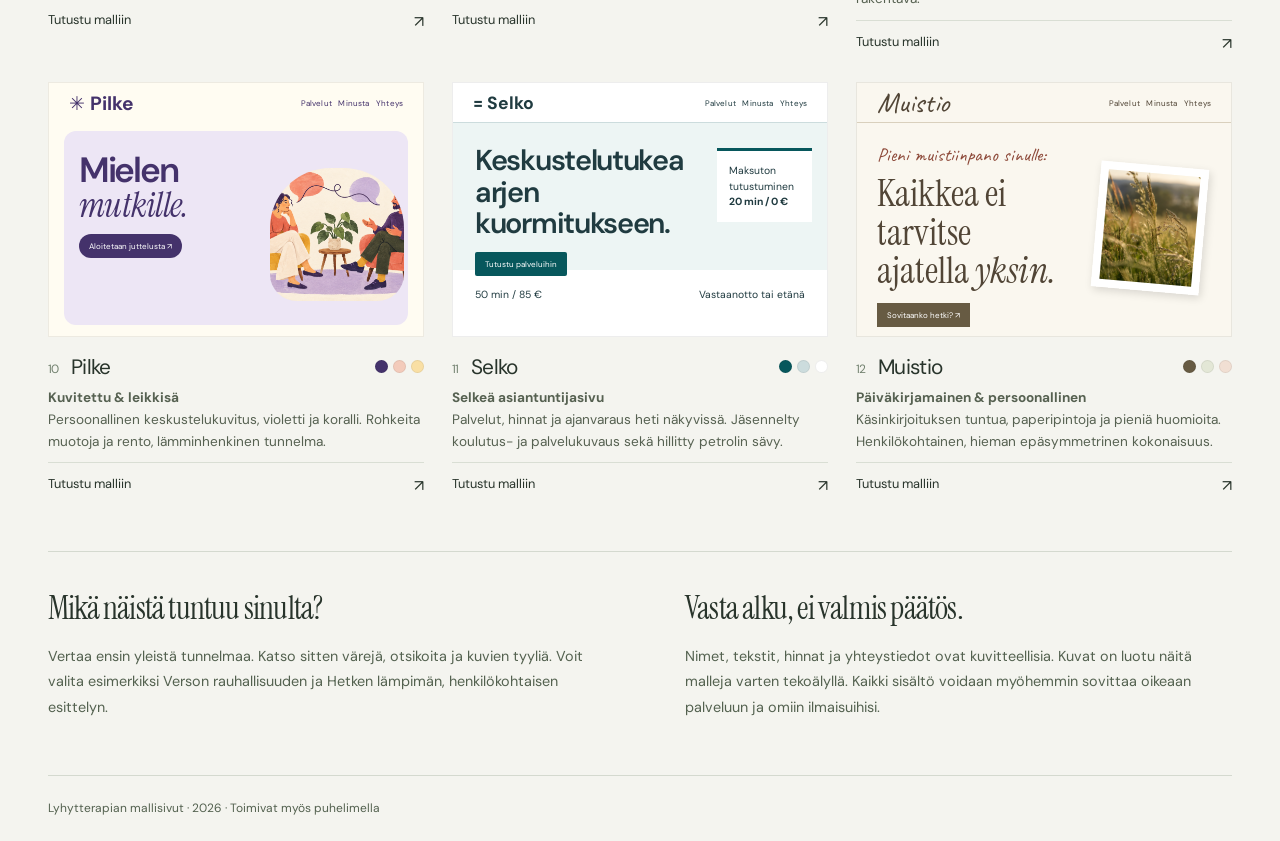
==== commit 8c9c323e: "Selkeytä malliston teemojen esittely" ====
--- a/index.html
+++ b/index.html
@@ -1,7 +1,7 @@
 <!doctype html>
 <html lang="fi"><head><meta charset="utf-8"><meta name="viewport" content="width=device-width,initial-scale=1">
-<title>Kaksitoista ilmettä — Lyhytterapian mallisivut</title><meta name="description" content="Tutustu kahteentoista erilaiseen lyhytterapian verkkosivumalliin: Verso, Tyyni, Hetki, Suunta, Avara, Säie, Luoto, Kajo, Aino, Pilke, Selko ja Muistio."><meta name="robots" content="noindex,nofollow">
+<title>12 verkkosivuteemaa — Lyhytterapian mallisivut</title><meta name="description" content="Tutustu kahteentoista verkkosivuteemaan ja tyylisuuntaan, joiden yhteisenä esimerkkinä toimii kuvitteellinen lyhytterapiaa tarjoava yritys."><meta name="robots" content="noindex,nofollow">
 <meta name="theme-color" content="#344e35">
 <link rel="icon" type="image/svg+xml" href="data:image/svg+xml,%3Csvg xmlns='http://www.w3.org/2000/svg' viewBox='0 0 40 40'%3E%3Crect width='40' height='40' rx='20' fill='%23344e35'/%3E%3Cpath d='M12 21l6 6 11-15' fill='none' stroke='%23fff' stroke-width='3'/%3E%3C/svg%3E">
 <link rel="stylesheet" href="assets/style.css?v=3"><link rel="stylesheet" href="assets/additions.css?v=1"><link rel="stylesheet" href="assets/directions.css?v=4"><script src="assets/site.js" defer></script></head><body class="collection">
-<a class="skip" href="#sisalto">Siirry sisältöön</a><div class="gallery-wrap"><header class="gallery-head"><a class="collection-logo" href="index.html"><span aria-hidden="true">✳</span> Lyhytterapian mallisto</a><div class="gallery-head-actions"><span>12 vaihtoehtoa · Yksi oma suunta</span><a class="company-return" href="https://www.tarmola-code.fi">← Tarmola Code</a></div></header><main id="sisalto"><section class="gallery-intro"><div><p class="eyebrow">Löydetään sinulle sopiva ilme</p><h1>Millainen sivu<br><em>tuntuisi omalta?</em></h1></div><p>Kaksitoista erilaista tunnelmaa lyhytterapian verkkosivulle. Avaa malli ja tunnustele värejä, kuvia ja kokonaisuutta. Myös eri mallien ideoita voi yhdistää.</p></section><section class="gallery-grid" aria-label="Kaksitoista verkkosivumallia"><article class="design-card"><a href="verso.html" aria-label="Avaa malli 1: Verso, luonnollinen & levollinen"><div class="preview preview-verso" aria-hidden="true"><img src="assets/meadow.png" alt="" width="1536" height="1024"><div class="preview-head">✳ Verso<small>Lyhytterapia &nbsp; Minusta &nbsp; Yhteys</small></div><div class="preview-panel"><div class="preview-title">Pienistä askelista<br><em>alkaa uusi kasvu.</em></div><span class="preview-button">Tutustutaan rauhassa ↗</span></div></div><div class="card-meta"><h2><span>01</span>Verso</h2><div class="swatches" aria-hidden="true"><i style="--swatch:#344e35"></i><i style="--swatch:#c4d3aa"></i><i style="--swatch:#f9faf4"></i></div></div><p><strong>Luonnollinen & levollinen</strong><br>Metsänvihreä, pehmeä valo ja klassinen typografia. Jyväsen henkinen, rauhallisempi kokonaisuus.</p><div class="card-open"><span>Tutustu malliin</span><span aria-hidden="true">↗</span></div></a></article><article class="design-card"><a href="tyyni.html" aria-label="Avaa malli 2: Tyyni, syvä & tunnelmallinen"><div class="preview preview-tyyni" aria-hidden="true"><img src="assets/lake.png" alt="" width="1536" height="1024"><div class="preview-head">Tyyni<small>Lyhytterapia &nbsp; Minusta &nbsp; Yhteys</small></div><div class="preview-content"><div class="preview-title">Kun mieli kaipaa<br><em>tyynempää vettä.</em></div><span class="preview-button">Ota ensimmäinen askel ↗</span></div></div><div class="card-meta"><h2><span>02</span>Tyyni</h2><div class="swatches" aria-hidden="true"><i style="--swatch:#112f3e"></i><i style="--swatch:#93b6c6"></i><i style="--swatch:#edf4f5"></i></div></div><p><strong>Syvä & tunnelmallinen</strong><br>Syvät siniset, suuri järvimaisema ja ilmavat otsikot. Rauhoittava ja hieman ylellinen tunnelma.</p><div class="card-open"><span>Tutustu malliin</span><span aria-hidden="true">↗</span></div></a></article><article class="design-card"><a href="hetki.html" aria-label="Avaa malli 3: Hetki, lämmin & persoonallinen"><div class="preview preview-hetki" aria-hidden="true"><div class="preview-head">Hetki<small>Lyhytterapia &nbsp; Minusta &nbsp; Yhteys</small></div><div class="preview-content"><div class="preview-title">Hei.<br>Istahda<br><em>hetkeksi.</em></div><span class="preview-button">Jutellaanko? ↗</span></div><img src="assets/therapy-room.png" alt="" width="1536" height="1024"></div><div class="card-meta"><h2><span>03</span>Hetki</h2><div class="swatches" aria-hidden="true"><i style="--swatch:#8b4232"></i><i style="--swatch:#e8c572"></i><i style="--swatch:#fff7ed"></i></div></div><p><strong>Lämmin & persoonallinen</strong><br>Terrakotta, lämmin keltainen ja kodikas kuvamaailma. Henkilökohtainen ja helposti lähestyttävä.</p><div class="card-open"><span>Tutustu malliin</span><span aria-hidden="true">↗</span></div></a></article><article class="design-card"><a href="suunta.html" aria-label="Avaa malli 4: Suunta, raikas & selkeä"><div class="preview preview-suunta" aria-hidden="true"><div class="preview-head">↗ Suunta<small>Lyhytterapia &nbsp; Minusta &nbsp; Yhteys</small></div><div class="preview-content"><div class="preview-title">Vähemmän yksin.<br>Enemmän<br>eteenpäin.</div><span class="preview-button">Aloita tutustumisesta ↗</span></div><div class="mini-band">Sinun tavoitteesi. &nbsp; Yhdessä jäsentäen. &nbsp; Pienin askelin.</div></div><div class="card-meta"><h2><span>04</span>Suunta</h2><div class="swatches" aria-hidden="true"><i style="--swatch:#2146d4"></i><i style="--swatch:#dfee88"></i><i style="--swatch:#f7f8ff"></i></div></div><p><strong>Raikas & selkeä</strong><br>Kirkas sininen, limenvihreä ja vahva typografia. Mutkaton, nykyaikainen ja energinen.</p><div class="card-open"><span>Tutustu malliin</span><span aria-hidden="true">↗</span></div></a></article><article class="design-card"><a href="avara.html" aria-label="Avaa malli 5: Avara, pelkistetty & ajaton"><div class="preview preview-avara" aria-hidden="true"><div class="preview-head">AVARA<small>Lyhytterapia &nbsp; Minusta &nbsp; Yhteys</small></div><div class="preview-title">Tilaa ajatella. <em>Tilaa olla.</em></div><img src="assets/meadow.png" alt="" width="1536" height="1024"></div><div class="card-meta"><h2><span>05</span>Avara</h2><div class="swatches" aria-hidden="true"><i style="--swatch:#27312a"></i><i style="--swatch:#b7beaa"></i><i style="--swatch:#ffffff"></i></div></div><p><strong>Pelkistetty & ajaton</strong><br>Runsaasti valkoista tilaa, hienot linjat ja harkitut kuvat. Hillitty, ilmava ja viimeistelty.</p><div class="card-open"><span>Tutustu malliin</span><span aria-hidden="true">↗</span></div></a></article><article class="design-card"><a href="saie.html" aria-label="Avaa malli 6: Säie, pehmeä & puhutteleva"><div class="preview preview-saie" aria-hidden="true"><div class="preview-head">Säie<small>Lyhytterapia &nbsp; Minusta &nbsp; Yhteys</small></div><div class="preview-content"><div class="preview-title">Sinun tarinasi.<br><em>Yhdessä<br>jäsennellen.</em></div><span class="preview-button">Aloitetaan keskustelusta ↗</span></div></div><div class="card-meta"><h2><span>06</span>Säie</h2><div class="swatches" aria-hidden="true"><i style="--swatch:#4d274d"></i><i style="--swatch:#cdb7d3"></i><i style="--swatch:#f6eff8"></i></div></div><p><strong>Pehmeä & puhutteleva</strong><br>Luumu, laventeli ja suuret, herkät otsikot. Kirjemäinen esittely ja rauhallinen rytmi.</p><div class="card-open"><span>Tutustu malliin</span><span aria-hidden="true">↗</span></div></a></article><article class="design-card"><a href="luoto.html" aria-label="Avaa malli 7: Luoto, tumma & arvokas"><div class="preview preview-luoto" aria-hidden="true"><div class="preview-head">LUOTO<small>Lyhytterapia &nbsp; Minusta &nbsp; Yhteys</small></div><div class="preview-content"><div class="preview-title">Kaiken keskellä<br><em>paikka<br>pysähtyä.</em></div><span class="preview-button">Varaa hetki itsellesi ↗</span></div><img src="assets/lake.png" alt="" width="1536" height="1024" loading="lazy"></div><div class="card-meta"><h2><span>07</span>Luoto</h2><div class="swatches" aria-hidden="true"><i style="--swatch:#142f2b"></i><i style="--swatch:#d7bd82"></i><i style="--swatch:#eee9da"></i></div></div><p><strong>Tumma & arvokas</strong><br>Metsänvihreä, hiekan ja kullan sävyt sekä kehystetty maisema. Suojaisa ja harkittu kokonaisuus.</p><div class="card-open"><span>Tutustu malliin</span><span aria-hidden="true">↗</span></div></a></article><article class="design-card"><a href="kajo.html" aria-label="Avaa malli 8: Kajo, aurinkoinen & mutkaton"><div class="preview preview-kajo" aria-hidden="true"><div class="preview-head">✳ Kajo<small>Lyhytterapia &nbsp; Minusta &nbsp; Yhteys</small></div><div class="preview-content"><div class="preview-title">Vähän enemmän<br><em>tilaa sinulle.</em></div><span class="preview-button">Tutustutaan ensin ↗</span><div class="preview-note">Kaikkea ei tarvitse saada valmiiksi tänään.</div></div></div><div class="card-meta"><h2><span>08</span>Kajo</h2><div class="swatches" aria-hidden="true"><i style="--swatch:#f9dc75"></i><i style="--swatch:#853f2c"></i><i style="--swatch:#fffdf4"></i></div></div><p><strong>Aurinkoinen & mutkaton</strong><br>Hunajankeltainen, lämmin oranssi ja pyöristetyt pinnat. Toiveikas, rento ja kutsuva ilme.</p><div class="card-open"><span>Tutustu malliin</span><span aria-hidden="true">↗</span></div></a></article><article class="design-card"><a href="aino.html" aria-label="Avaa malli 9: Aino, ihminen ensin"><div class="preview preview-aino" aria-hidden="true"><div class="preview-head">Aino Laine<small>Minusta &nbsp; Palvelut &nbsp; Yhteys</small></div><div class="preview-content"><div class="preview-title">Hei, olen Aino.<br><em>Kiva tavata.</em></div><span class="preview-button">Tutustutaan rauhassa ↗</span></div><img src="assets/aino-portrait.png" alt="" width="1024" height="1536" loading="lazy"></div><div class="card-meta"><h2><span>09</span>Aino</h2><div class="swatches" aria-hidden="true"><i style="--swatch:#2d4858"></i><i style="--swatch:#dcebef"></i><i style="--swatch:#f9faf7"></i></div></div><p><strong>Ihminen ensin</strong><br>Terapeutin kasvot, oma tarina ja henkilökohtainen tervetulotoivotus. Puuterinsininen, lämmin ja luottamusta rakentava.</p><div class="card-open"><span>Tutustu malliin</span><span aria-hidden="true">↗</span></div></a></article><article class="design-card"><a href="pilke.html" aria-label="Avaa malli 10: Pilke, kuvitettu & leikkisä"><div class="preview preview-pilke" aria-hidden="true"><div class="preview-head">✳ Pilke<small>Palvelut &nbsp; Minusta &nbsp; Yhteys</small></div><div class="preview-content"><div class="preview-title">Mielen<br><em>mutkille.</em></div><span class="preview-button">Aloitetaan juttelusta ↗</span></div><img src="assets/pilke-conversation.png" alt="" width="1536" height="1024" loading="lazy"></div><div class="card-meta"><h2><span>10</span>Pilke</h2><div class="swatches" aria-hidden="true"><i style="--swatch:#44326b"></i><i style="--swatch:#f3cbbb"></i><i style="--swatch:#f9dfa4"></i></div></div><p><strong>Kuvitettu & leikkisä</strong><br>Persoonallinen keskustelukuvitus, violetti ja koralli. Rohkeita muotoja ja rento, lämminhenkinen tunnelma.</p><div class="card-open"><span>Tutustu malliin</span><span aria-hidden="true">↗</span></div></a></article><article class="design-card"><a href="selko.html" aria-label="Avaa malli 11: Selko, selkeä asiantuntijasivu"><div class="preview preview-selko" aria-hidden="true"><div class="preview-head">= Selko<small>Palvelut &nbsp; Minusta &nbsp; Yhteys</small></div><div class="preview-content"><div class="preview-title">Keskustelutukea<br>arjen kuormitukseen.</div><span class="preview-button">Tutustu palveluihin</span></div><div class="mini-booking">Maksuton<br>tutustuminen<br><strong>20 min / 0 €</strong></div><div class="mini-facts"><span>50 min / 85 €</span><span>Vastaanotto tai etänä</span></div></div><div class="card-meta"><h2><span>11</span>Selko</h2><div class="swatches" aria-hidden="true"><i style="--swatch:#07575c"></i><i style="--swatch:#ccdcdd"></i><i style="--swatch:#ffffff"></i></div></div><p><strong>Selkeä asiantuntijasivu</strong><br>Palvelut, hinnat ja ajanvaraus heti näkyvissä. Jäsennelty koulutus- ja palvelukuvaus sekä hillitty petrolin sävy.</p><div class="card-open"><span>Tutustu malliin</span><span aria-hidden="true">↗</span></div></a></article><article class="design-card"><a href="muistio.html" aria-label="Avaa malli 12: Muistio, päiväkirjamainen & persoonallinen"><div class="preview preview-muistio" aria-hidden="true"><div class="preview-head">Muistio<small>Palvelut &nbsp; Minusta &nbsp; Yhteys</small></div><div class="preview-content"><div class="preview-hand">Pieni muistiinpano sinulle:</div><div class="preview-title">Kaikkea ei tarvitse<br>ajatella <em>yksin.</em></div><span class="preview-button">Sovitaanko hetki? ↗</span></div><img src="assets/meadow.png" alt="" width="1536" height="1024" loading="lazy"></div><div class="card-meta"><h2><span>12</span>Muistio</h2><div class="swatches" aria-hidden="true"><i style="--swatch:#675b43"></i><i style="--swatch:#e3e7d6"></i><i style="--swatch:#f1dfd3"></i></div></div><p><strong>Päiväkirjamainen & persoonallinen</strong><br>Käsinkirjoituksen tuntua, paperipintoja ja pieniä huomioita. Henkilökohtainen, hieman epäsymmetrinen kokonaisuus.</p><div class="card-open"><span>Tutustu malliin</span><span aria-hidden="true">↗</span></div></a></article></section><section class="gallery-bottom"><div><h2>Mikä näistä tuntuu sinulta?</h2><p>Vertaa ensin yleistä tunnelmaa. Katso sitten värejä, otsikoita ja kuvien tyyliä. Voit valita esimerkiksi Verson rauhallisuuden ja Hetken lämpimän, henkilökohtaisen esittelyn.</p></div><div><h2>Vasta alku, ei valmis päätös.</h2><p>Nimet, tekstit, hinnat ja yhteystiedot ovat kuvitteellisia. Kuvat on luotu näitä malleja varten tekoälyllä. Kaikki sisältö voidaan myöhemmin sovittaa oikeaan palveluun ja omiin ilmaisuihisi.</p></div></section></main><footer class="gallery-footer"><p>Lyhytterapian mallisivut · 2026 · Toimivat myös puhelimella</p></footer></div></body></html>
+<a class="skip" href="#sisalto">Siirry sisältöön</a><div class="gallery-wrap"><header class="gallery-head"><a class="collection-logo" href="index.html"><span aria-hidden="true">✳</span> Lyhytterapian mallisto</a><div class="gallery-head-actions"><span>12 vaihtoehtoa · Yksi oma suunta</span><a class="company-return" href="https://www.tarmola-code.fi">← Tarmola Code</a></div></header><main id="sisalto"><section class="gallery-intro"><div><p class="eyebrow">Verkkosivujen teemoja ja tyylisuuntia</p><h1>Millainen sivu<br><em>tuntuisi omalta?</em></h1></div><p>Tämä mallisto esittelee kaksitoista erilaista verkkosivuteemaa ja tyylisuuntaa. Kaikkien mallien yhteisenä esimerkkinä toimii kuvitteellinen lyhytterapiaa tarjoava yritys, jotta värejä, typografiaa, kuvia ja rakenteita on helppo vertailla keskenään.</p></section><section class="gallery-grid" aria-label="Kaksitoista verkkosivumallia"><article class="design-card"><a href="verso.html" aria-label="Avaa malli 1: Verso, luonnollinen & levollinen"><div class="preview preview-verso" aria-hidden="true"><img src="assets/meadow.png" alt="" width="1536" height="1024"><div class="preview-head">✳ Verso<small>Lyhytterapia &nbsp; Minusta &nbsp; Yhteys</small></div><div class="preview-panel"><div class="preview-title">Pienistä askelista<br><em>alkaa uusi kasvu.</em></div><span class="preview-button">Tutustutaan rauhassa ↗</span></div></div><div class="card-meta"><h2><span>01</span>Verso</h2><div class="swatches" aria-hidden="true"><i style="--swatch:#344e35"></i><i style="--swatch:#c4d3aa"></i><i style="--swatch:#f9faf4"></i></div></div><p><strong>Luonnollinen & levollinen</strong><br>Metsänvihreä, pehmeä valo ja klassinen typografia. Jyväsen henkinen, rauhallisempi kokonaisuus.</p><div class="card-open"><span>Tutustu malliin</span><span aria-hidden="true">↗</span></div></a></article><article class="design-card"><a href="tyyni.html" aria-label="Avaa malli 2: Tyyni, syvä & tunnelmallinen"><div class="preview preview-tyyni" aria-hidden="true"><img src="assets/lake.png" alt="" width="1536" height="1024"><div class="preview-head">Tyyni<small>Lyhytterapia &nbsp; Minusta &nbsp; Yhteys</small></div><div class="preview-content"><div class="preview-title">Kun mieli kaipaa<br><em>tyynempää vettä.</em></div><span class="preview-button">Ota ensimmäinen askel ↗</span></div></div><div class="card-meta"><h2><span>02</span>Tyyni</h2><div class="swatches" aria-hidden="true"><i style="--swatch:#112f3e"></i><i style="--swatch:#93b6c6"></i><i style="--swatch:#edf4f5"></i></div></div><p><strong>Syvä & tunnelmallinen</strong><br>Syvät siniset, suuri järvimaisema ja ilmavat otsikot. Rauhoittava ja hieman ylellinen tunnelma.</p><div class="card-open"><span>Tutustu malliin</span><span aria-hidden="true">↗</span></div></a></article><article class="design-card"><a href="hetki.html" aria-label="Avaa malli 3: Hetki, lämmin & persoonallinen"><div class="preview preview-hetki" aria-hidden="true"><div class="preview-head">Hetki<small>Lyhytterapia &nbsp; Minusta &nbsp; Yhteys</small></div><div class="preview-content"><div class="preview-title">Hei.<br>Istahda<br><em>hetkeksi.</em></div><span class="preview-button">Jutellaanko? ↗</span></div><img src="assets/therapy-room.png" alt="" width="1536" height="1024"></div><div class="card-meta"><h2><span>03</span>Hetki</h2><div class="swatches" aria-hidden="true"><i style="--swatch:#8b4232"></i><i style="--swatch:#e8c572"></i><i style="--swatch:#fff7ed"></i></div></div><p><strong>Lämmin & persoonallinen</strong><br>Terrakotta, lämmin keltainen ja kodikas kuvamaailma. Henkilökohtainen ja helposti lähestyttävä.</p><div class="card-open"><span>Tutustu malliin</span><span aria-hidden="true">↗</span></div></a></article><article class="design-card"><a href="suunta.html" aria-label="Avaa malli 4: Suunta, raikas & selkeä"><div class="preview preview-suunta" aria-hidden="true"><div class="preview-head">↗ Suunta<small>Lyhytterapia &nbsp; Minusta &nbsp; Yhteys</small></div><div class="preview-content"><div class="preview-title">Vähemmän yksin.<br>Enemmän<br>eteenpäin.</div><span class="preview-button">Aloita tutustumisesta ↗</span></div><div class="mini-band">Sinun tavoitteesi. &nbsp; Yhdessä jäsentäen. &nbsp; Pienin askelin.</div></div><div class="card-meta"><h2><span>04</span>Suunta</h2><div class="swatches" aria-hidden="true"><i style="--swatch:#2146d4"></i><i style="--swatch:#dfee88"></i><i style="--swatch:#f7f8ff"></i></div></div><p><strong>Raikas & selkeä</strong><br>Kirkas sininen, limenvihreä ja vahva typografia. Mutkaton, nykyaikainen ja energinen.</p><div class="card-open"><span>Tutustu malliin</span><span aria-hidden="true">↗</span></div></a></article><article class="design-card"><a href="avara.html" aria-label="Avaa malli 5: Avara, pelkistetty & ajaton"><div class="preview preview-avara" aria-hidden="true"><div class="preview-head">AVARA<small>Lyhytterapia &nbsp; Minusta &nbsp; Yhteys</small></div><div class="preview-title">Tilaa ajatella. <em>Tilaa olla.</em></div><img src="assets/meadow.png" alt="" width="1536" height="1024"></div><div class="card-meta"><h2><span>05</span>Avara</h2><div class="swatches" aria-hidden="true"><i style="--swatch:#27312a"></i><i style="--swatch:#b7beaa"></i><i style="--swatch:#ffffff"></i></div></div><p><strong>Pelkistetty & ajaton</strong><br>Runsaasti valkoista tilaa, hienot linjat ja harkitut kuvat. Hillitty, ilmava ja viimeistelty.</p><div class="card-open"><span>Tutustu malliin</span><span aria-hidden="true">↗</span></div></a></article><article class="design-card"><a href="saie.html" aria-label="Avaa malli 6: Säie, pehmeä & puhutteleva"><div class="preview preview-saie" aria-hidden="true"><div class="preview-head">Säie<small>Lyhytterapia &nbsp; Minusta &nbsp; Yhteys</small></div><div class="preview-content"><div class="preview-title">Sinun tarinasi.<br><em>Yhdessä<br>jäsennellen.</em></div><span class="preview-button">Aloitetaan keskustelusta ↗</span></div></div><div class="card-meta"><h2><span>06</span>Säie</h2><div class="swatches" aria-hidden="true"><i style="--swatch:#4d274d"></i><i style="--swatch:#cdb7d3"></i><i style="--swatch:#f6eff8"></i></div></div><p><strong>Pehmeä & puhutteleva</strong><br>Luumu, laventeli ja suuret, herkät otsikot. Kirjemäinen esittely ja rauhallinen rytmi.</p><div class="card-open"><span>Tutustu malliin</span><span aria-hidden="true">↗</span></div></a></article><article class="design-card"><a href="luoto.html" aria-label="Avaa malli 7: Luoto, tumma & arvokas"><div class="preview preview-luoto" aria-hidden="true"><div class="preview-head">LUOTO<small>Lyhytterapia &nbsp; Minusta &nbsp; Yhteys</small></div><div class="preview-content"><div class="preview-title">Kaiken keskellä<br><em>paikka<br>pysähtyä.</em></div><span class="preview-button">Varaa hetki itsellesi ↗</span></div><img src="assets/lake.png" alt="" width="1536" height="1024" loading="lazy"></div><div class="card-meta"><h2><span>07</span>Luoto</h2><div class="swatches" aria-hidden="true"><i style="--swatch:#142f2b"></i><i style="--swatch:#d7bd82"></i><i style="--swatch:#eee9da"></i></div></div><p><strong>Tumma & arvokas</strong><br>Metsänvihreä, hiekan ja kullan sävyt sekä kehystetty maisema. Suojaisa ja harkittu kokonaisuus.</p><div class="card-open"><span>Tutustu malliin</span><span aria-hidden="true">↗</span></div></a></article><article class="design-card"><a href="kajo.html" aria-label="Avaa malli 8: Kajo, aurinkoinen & mutkaton"><div class="preview preview-kajo" aria-hidden="true"><div class="preview-head">✳ Kajo<small>Lyhytterapia &nbsp; Minusta &nbsp; Yhteys</small></div><div class="preview-content"><div class="preview-title">Vähän enemmän<br><em>tilaa sinulle.</em></div><span class="preview-button">Tutustutaan ensin ↗</span><div class="preview-note">Kaikkea ei tarvitse saada valmiiksi tänään.</div></div></div><div class="card-meta"><h2><span>08</span>Kajo</h2><div class="swatches" aria-hidden="true"><i style="--swatch:#f9dc75"></i><i style="--swatch:#853f2c"></i><i style="--swatch:#fffdf4"></i></div></div><p><strong>Aurinkoinen & mutkaton</strong><br>Hunajankeltainen, lämmin oranssi ja pyöristetyt pinnat. Toiveikas, rento ja kutsuva ilme.</p><div class="card-open"><span>Tutustu malliin</span><span aria-hidden="true">↗</span></div></a></article><article class="design-card"><a href="aino.html" aria-label="Avaa malli 9: Aino, ihminen ensin"><div class="preview preview-aino" aria-hidden="true"><div class="preview-head">Aino Laine<small>Minusta &nbsp; Palvelut &nbsp; Yhteys</small></div><div class="preview-content"><div class="preview-title">Hei, olen Aino.<br><em>Kiva tavata.</em></div><span class="preview-button">Tutustutaan rauhassa ↗</span></div><img src="assets/aino-portrait.png" alt="" width="1024" height="1536" loading="lazy"></div><div class="card-meta"><h2><span>09</span>Aino</h2><div class="swatches" aria-hidden="true"><i style="--swatch:#2d4858"></i><i style="--swatch:#dcebef"></i><i style="--swatch:#f9faf7"></i></div></div><p><strong>Ihminen ensin</strong><br>Terapeutin kasvot, oma tarina ja henkilökohtainen tervetulotoivotus. Puuterinsininen, lämmin ja luottamusta rakentava.</p><div class="card-open"><span>Tutustu malliin</span><span aria-hidden="true">↗</span></div></a></article><article class="design-card"><a href="pilke.html" aria-label="Avaa malli 10: Pilke, kuvitettu & leikkisä"><div class="preview preview-pilke" aria-hidden="true"><div class="preview-head">✳ Pilke<small>Palvelut &nbsp; Minusta &nbsp; Yhteys</small></div><div class="preview-content"><div class="preview-title">Mielen<br><em>mutkille.</em></div><span class="preview-button">Aloitetaan juttelusta ↗</span></div><img src="assets/pilke-conversation.png" alt="" width="1536" height="1024" loading="lazy"></div><div class="card-meta"><h2><span>10</span>Pilke</h2><div class="swatches" aria-hidden="true"><i style="--swatch:#44326b"></i><i style="--swatch:#f3cbbb"></i><i style="--swatch:#f9dfa4"></i></div></div><p><strong>Kuvitettu & leikkisä</strong><br>Persoonallinen keskustelukuvitus, violetti ja koralli. Rohkeita muotoja ja rento, lämminhenkinen tunnelma.</p><div class="card-open"><span>Tutustu malliin</span><span aria-hidden="true">↗</span></div></a></article><article class="design-card"><a href="selko.html" aria-label="Avaa malli 11: Selko, selkeä asiantuntijasivu"><div class="preview preview-selko" aria-hidden="true"><div class="preview-head">= Selko<small>Palvelut &nbsp; Minusta &nbsp; Yhteys</small></div><div class="preview-content"><div class="preview-title">Keskustelutukea<br>arjen kuormitukseen.</div><span class="preview-button">Tutustu palveluihin</span></div><div class="mini-booking">Maksuton<br>tutustuminen<br><strong>20 min / 0 €</strong></div><div class="mini-facts"><span>50 min / 85 €</span><span>Vastaanotto tai etänä</span></div></div><div class="card-meta"><h2><span>11</span>Selko</h2><div class="swatches" aria-hidden="true"><i style="--swatch:#07575c"></i><i style="--swatch:#ccdcdd"></i><i style="--swatch:#ffffff"></i></div></div><p><strong>Selkeä asiantuntijasivu</strong><br>Palvelut, hinnat ja ajanvaraus heti näkyvissä. Jäsennelty koulutus- ja palvelukuvaus sekä hillitty petrolin sävy.</p><div class="card-open"><span>Tutustu malliin</span><span aria-hidden="true">↗</span></div></a></article><article class="design-card"><a href="muistio.html" aria-label="Avaa malli 12: Muistio, päiväkirjamainen & persoonallinen"><div class="preview preview-muistio" aria-hidden="true"><div class="preview-head">Muistio<small>Palvelut &nbsp; Minusta &nbsp; Yhteys</small></div><div class="preview-content"><div class="preview-hand">Pieni muistiinpano sinulle:</div><div class="preview-title">Kaikkea ei tarvitse<br>ajatella <em>yksin.</em></div><span class="preview-button">Sovitaanko hetki? ↗</span></div><img src="assets/meadow.png" alt="" width="1536" height="1024" loading="lazy"></div><div class="card-meta"><h2><span>12</span>Muistio</h2><div class="swatches" aria-hidden="true"><i style="--swatch:#675b43"></i><i style="--swatch:#e3e7d6"></i><i style="--swatch:#f1dfd3"></i></div></div><p><strong>Päiväkirjamainen & persoonallinen</strong><br>Käsinkirjoituksen tuntua, paperipintoja ja pieniä huomioita. Henkilökohtainen, hieman epäsymmetrinen kokonaisuus.</p><div class="card-open"><span>Tutustu malliin</span><span aria-hidden="true">↗</span></div></a></article></section><section class="gallery-bottom"><div><h2>Mikä näistä tuntuu sinulta?</h2><p>Vertaa ensin yleistä tunnelmaa. Katso sitten värejä, otsikoita ja kuvien tyyliä. Voit valita esimerkiksi Verson rauhallisuuden ja Hetken lämpimän, henkilökohtaisen esittelyn.</p></div><div><h2>Vasta alku, ei valmis päätös.</h2><p>Nimet, tekstit, hinnat ja yhteystiedot ovat kuvitteellisia. Kuvat on luotu näitä malleja varten tekoälyllä. Kaikki sisältö voidaan myöhemmin sovittaa oikeaan palveluun ja omiin ilmaisuihisi.</p></div></section></main><footer class="gallery-footer"><p>Lyhytterapian mallisivut · 2026 · Toimivat myös puhelimella</p></footer></div></body></html>
